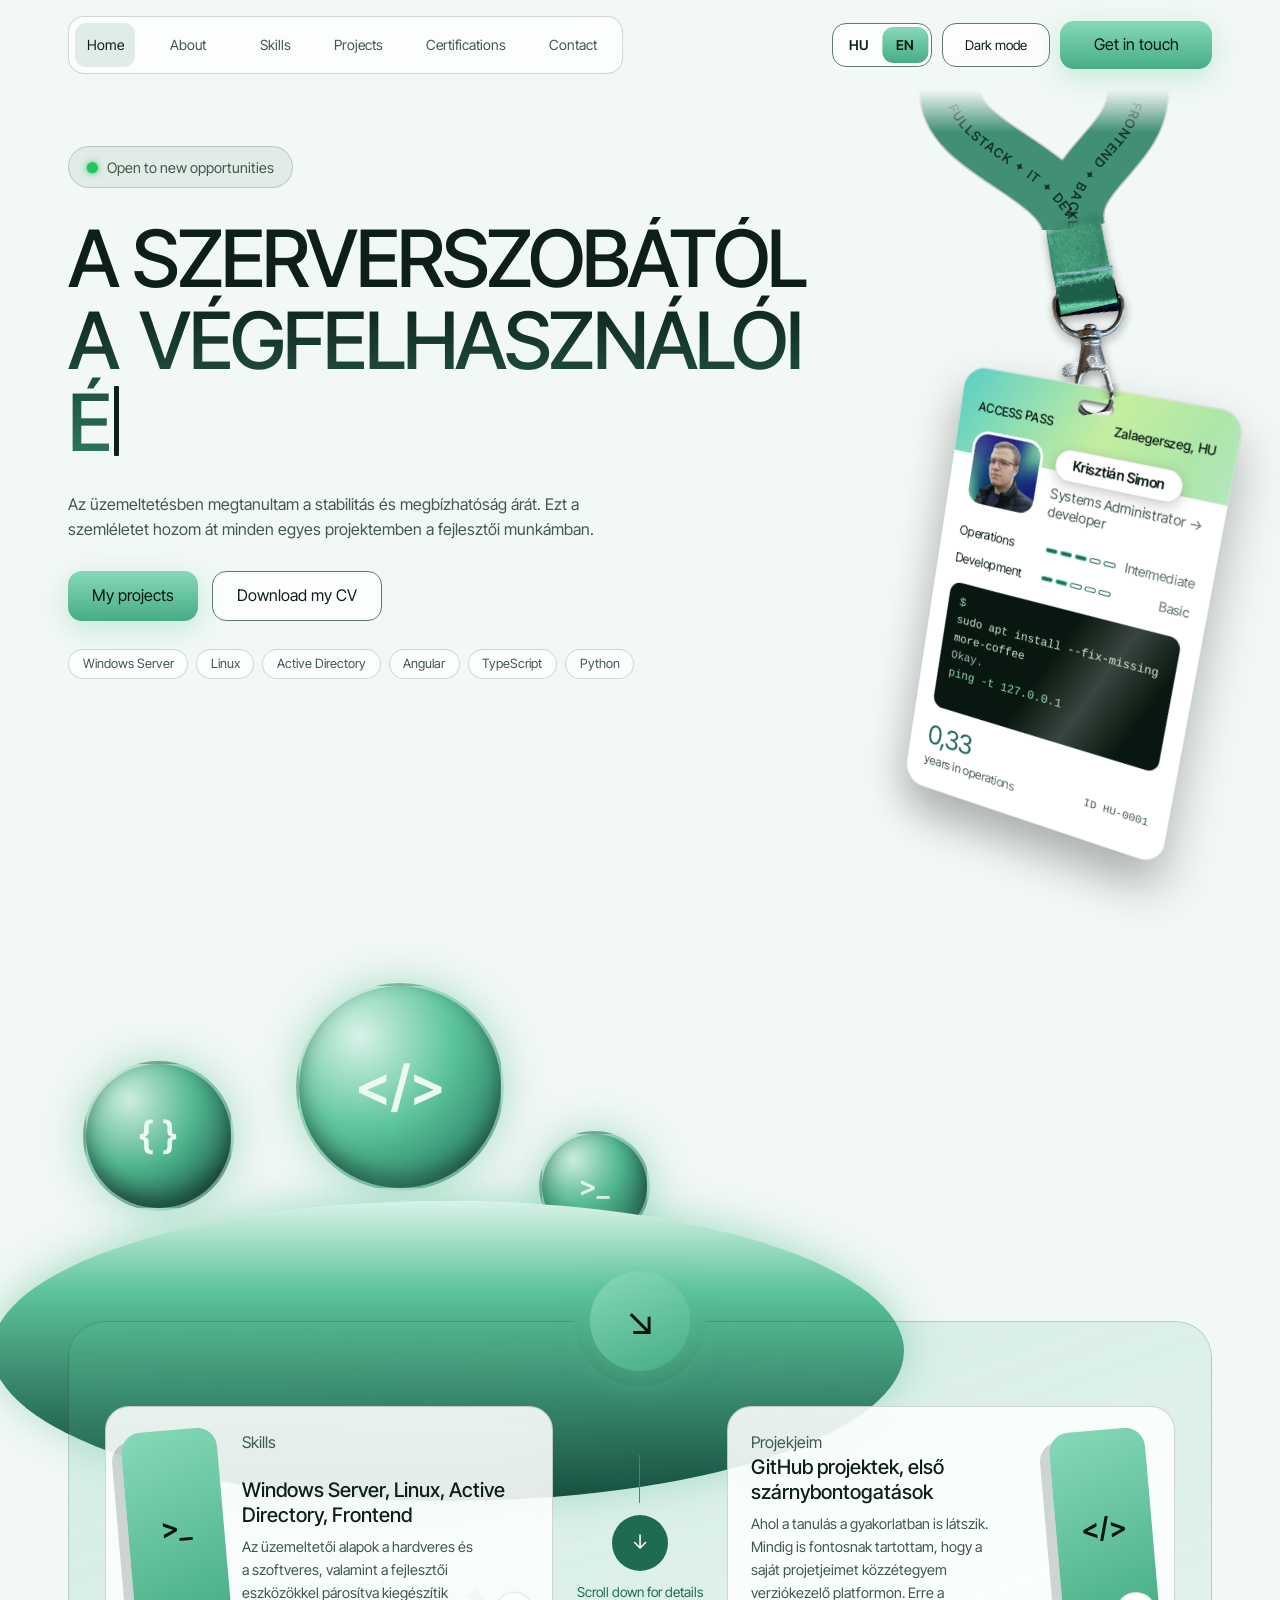
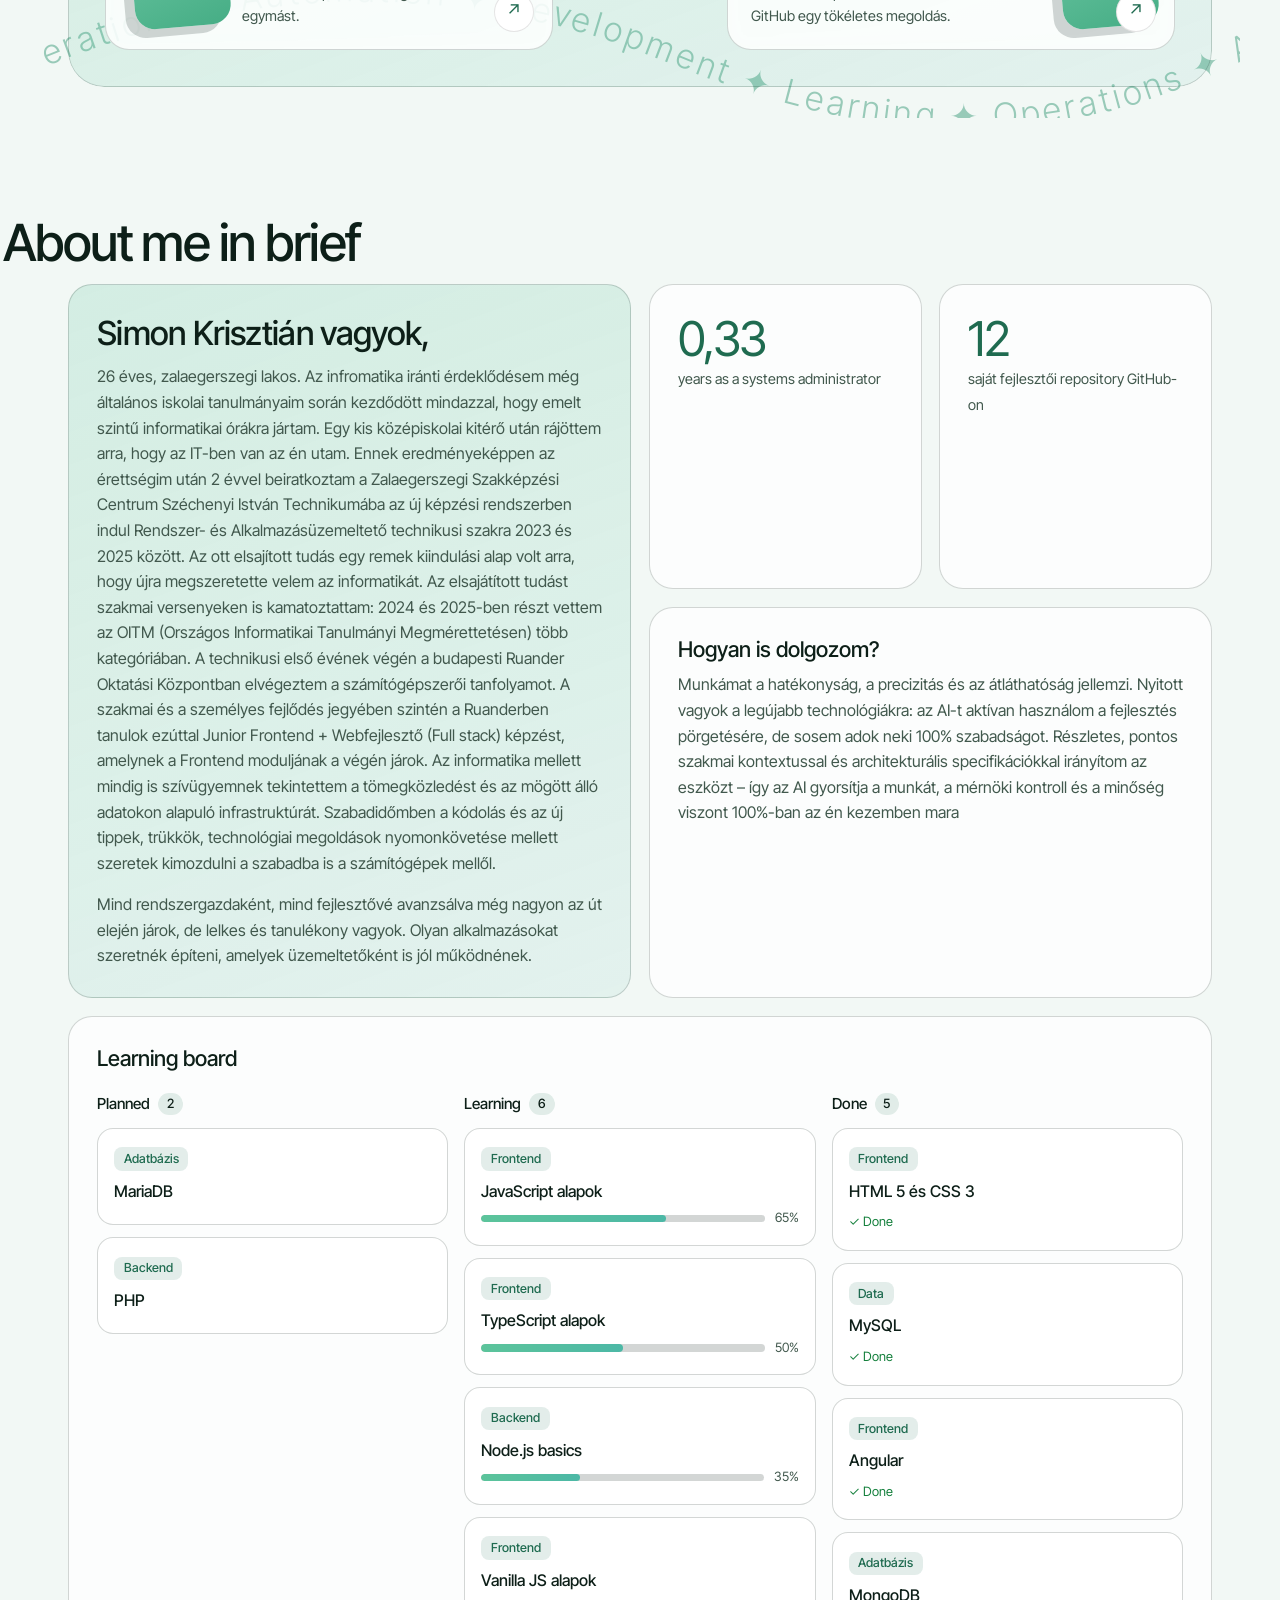
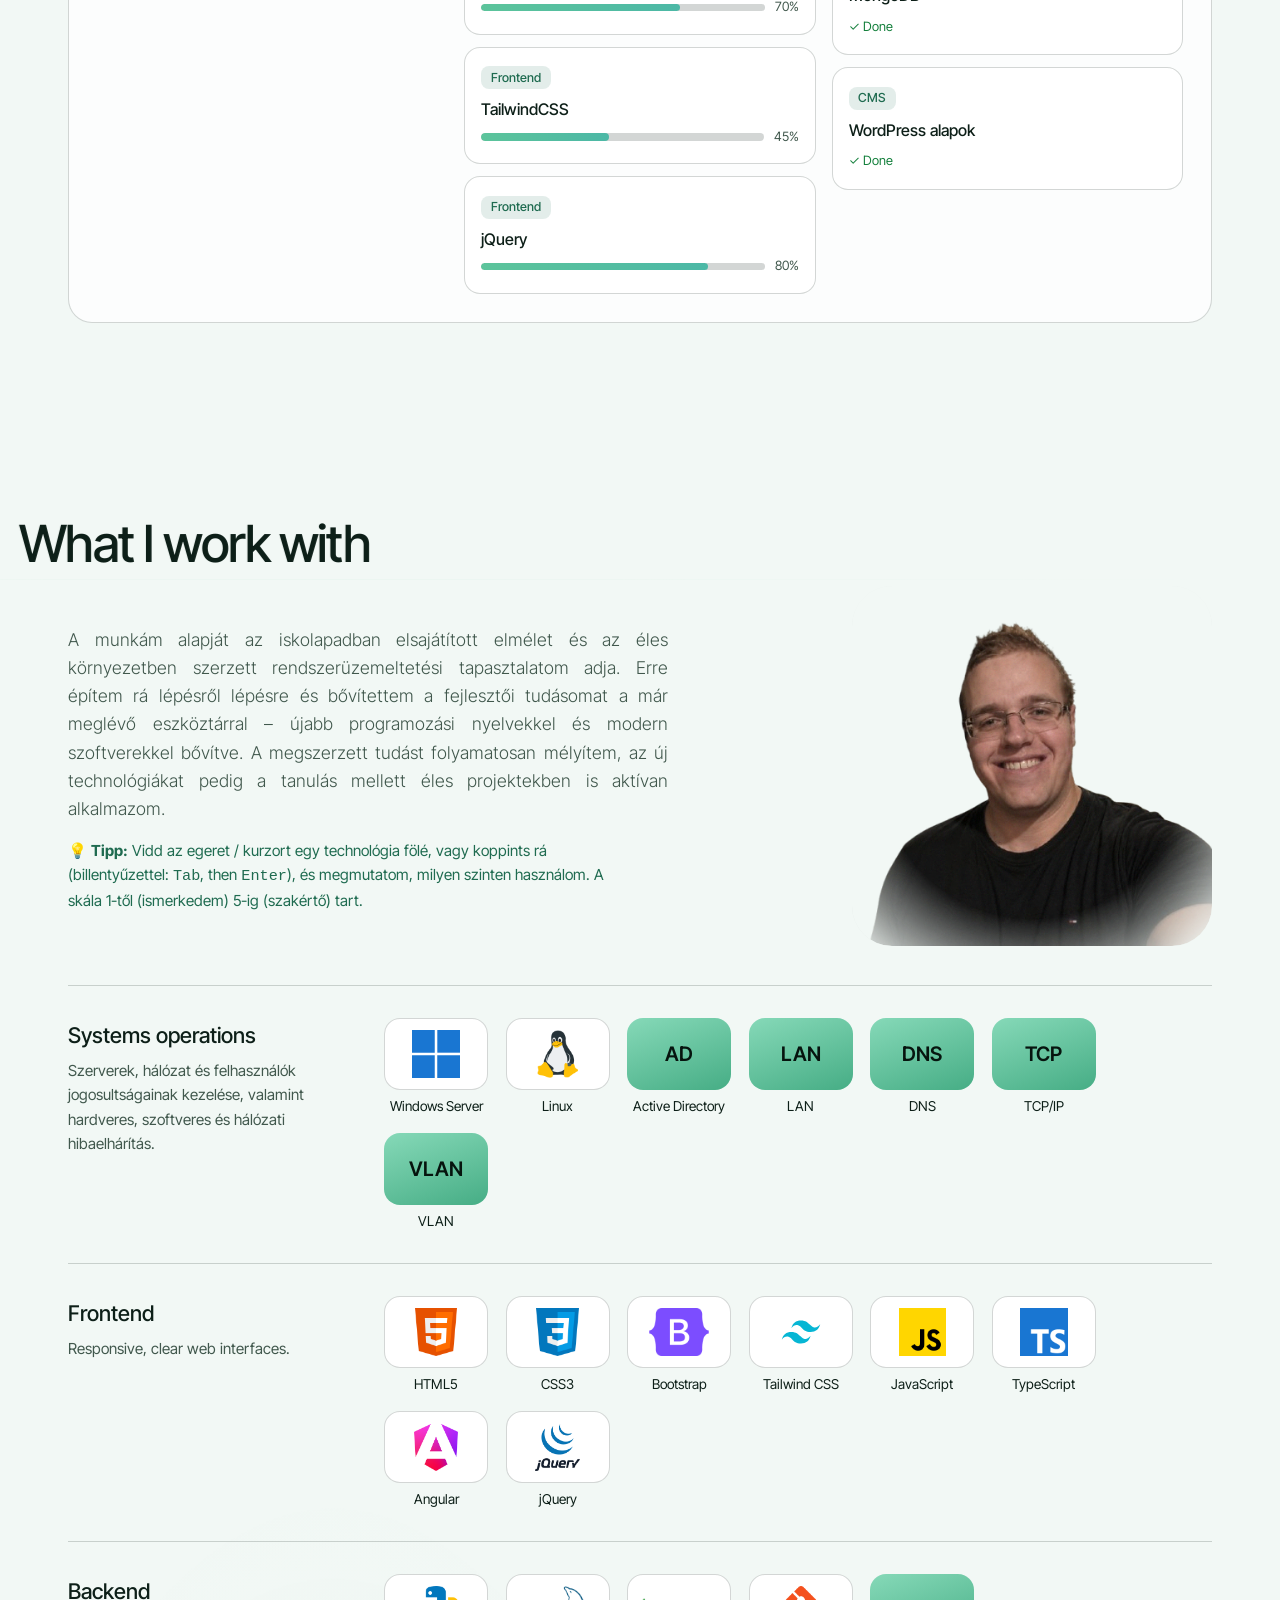
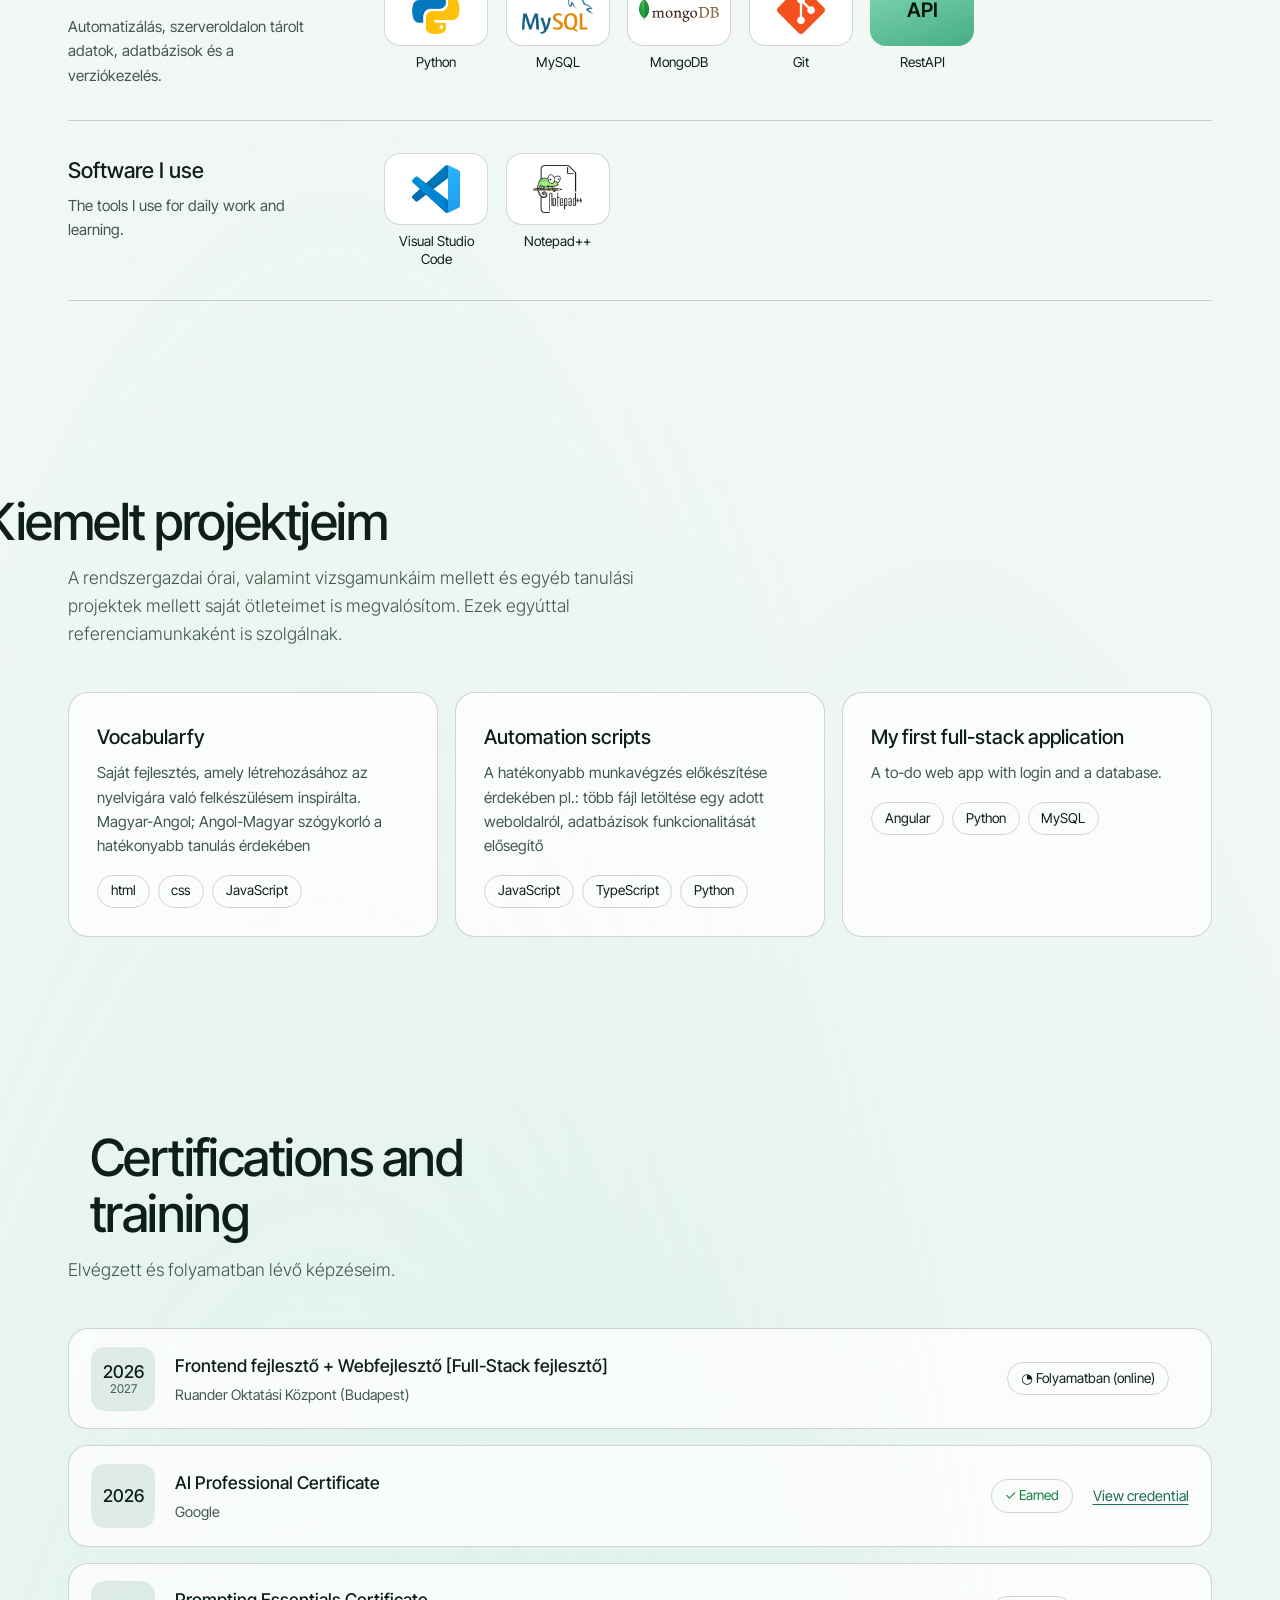
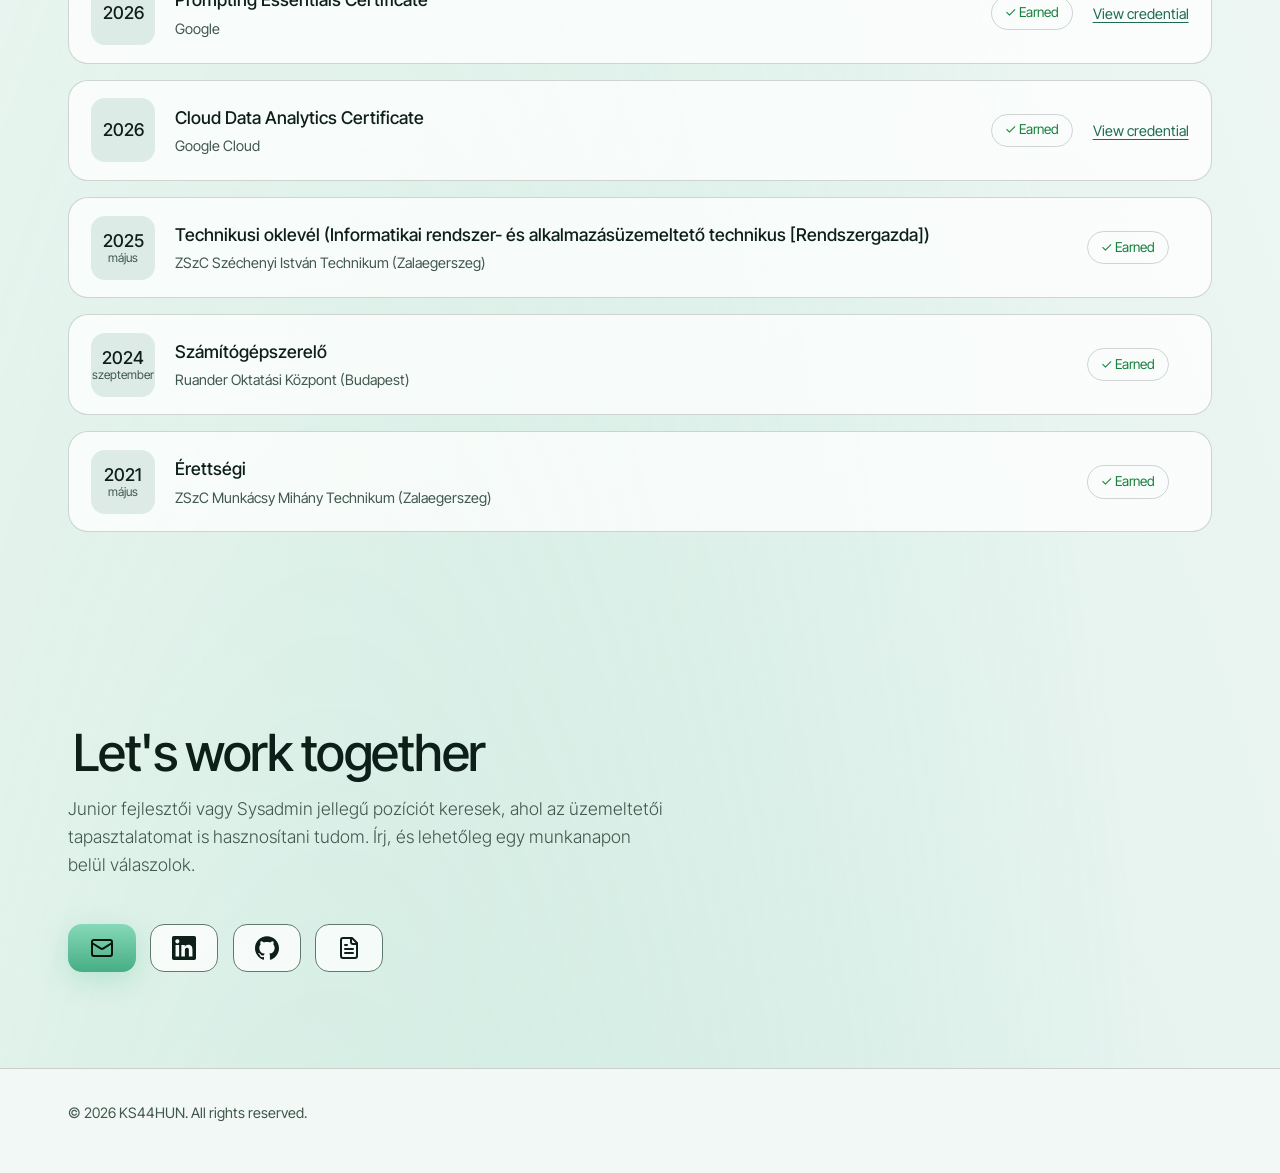
==== index.html @ 9cf37f26 "A lanyard animáció függetlenítése és üzemeltetési szintek frissítése" ====
<!DOCTYPE html>
<html lang="hu">
<head>
<meta charset="utf-8">
<meta name="viewport" content="width=device-width, initial-scale=1, viewport-fit=cover">
<meta name="color-scheme" content="light dark">
<title>Simon Krisztián – Rendszergazda, full-stack tanuló</title>
<link rel="preconnect" href="https://fonts.googleapis.com">
<link href="https://fonts.googleapis.com/css2?family=Inter+Tight:wght@300;400;500;600&display=swap" rel="stylesheet">
<link rel="stylesheet" href="css/tokens.css">
<link rel="stylesheet" href="css/base.css">
<link rel="stylesheet" href="css/header.css">
<link rel="stylesheet" href="css/buttons.css">
<link rel="stylesheet" href="css/hero.css">
<link rel="stylesheet" href="css/lanyard.css">
<link rel="stylesheet" href="css/coins.css">
<link rel="stylesheet" href="css/bridge.css">
<link rel="stylesheet" href="css/sections.css">
<link rel="stylesheet" href="css/skills.css">
<link rel="stylesheet" href="css/about.css">
<link rel="stylesheet" href="css/certificates.css">
<link rel="stylesheet" href="css/contact-footer.css">
<link rel="stylesheet" href="css/responsive.css">
<link rel="stylesheet" href="css/enhancements.css?v=20261016e">
<script>if(!matchMedia("(prefers-reduced-motion: reduce)").matches)document.documentElement.classList.add("ks-tw");</script>
</head>
<body>
<a class="skip" href="#main">Ugrás a tartalomhoz</a>
<header><div class="wrap nav">
  <nav aria-label="Fő menü"><ul>
    <li><a href="#main" aria-current="true">Kezdőlap</a></li>
    <li><a href="#rolam">Rólam</a></li>
    <li><a href="#skillek">Tudásom</a></li>
    <li><a href="#projektek">Projektek</a></li>
    <li><a href="#tanusitvanyok">Tanúsítványok</a></li>
    <li><a href="#kapcsolat">Kapcsolat</a></li>
  </ul></nav>
  <div class="tools"><div class="lang" role="group" aria-label="Nyelv / Language"><button type="button" lang="hu" data-l="hu" aria-label="Magyar" aria-pressed="true">HU</button><button type="button" lang="en" data-l="en" aria-label="English" aria-pressed="false">EN</button></div><button class="btn" id="tgl" type="button">Téma váltása</button><a class="btn pri" href="#kapcsolat">Lépj kapcsolatba</a></div>
</div></header>

<main id="main" tabindex="-1">
<div class="hero"><div class="wrap">
  <div class="grid">
    <div class="ks-hero-copy">
      <span class="pill"><b aria-hidden="true">●</b> Új munkalehetőségre nyitott</span>
      <h1><span>A szerverszobától</span><span>a</span><span>végfelhasználói élményig.</span></h1>
      <p class="ks-lead">Az üzemeltetésben megtanultam a stabilitás és megbízhatóság árát. Ezt a szemléletet hozom át minden egyes projektemben a fejlesztői munkámban.</p>
      <div class="cta links"><a class="btn pri" href="#projektek">Projektjeim</a><a class="btn" href="https://drive.google.com/drive/folders/1TiW7q5vzQs0TuEX45vZmcIbliu17Bi99">Önéletrajz letöltése</a></div>
      <ul class="ks-stack" aria-label="Fő technológiák"><li>Windows Server</li><li>Linux</li><li>Active Directory</li><li>Angular</li><li>TypeScript</li><li>Python</li></ul>
    </div>
    <div class="side">
      <div class="lanyard" id="lanyard">
        <svg class="strap" viewBox="0 0 100 140" preserveAspectRatio="none" aria-hidden="true" focusable="false">
          <path class="eg" data-s="l" d="M22 0L50 140"/><path class="eg" data-s="r" d="M78 0L50 140"/>
          <path class="rb" id="sl" data-s="l" d="M22 0L50 140"/><path class="rb" id="sr" data-s="r" d="M78 0L50 140"/>
          <text dy="4.5"><textPath href="#sl" startOffset="8%">FULLSTACK ✦ IT ✦ DEV</textPath></text>
          <text dy="4.5"><textPath href="#sr" startOffset="8%">FRONTEND ✦ BACKEND ✦ SYSADMIN</textPath></text>
        </svg>
        <div class="hang" id="hang">
          <span class="hw" aria-hidden="true"></span><span class="hw3" aria-hidden="true"></span><span class="hw2" aria-hidden="true"></span>
          <div class="cj">
          <div class="badge" role="group" aria-label="Szakmai belépőkártya">
            <span class="slot" aria-hidden="true"></span>
            <div class="bh"><span>ACCESS PASS</span><span>Zalaegerszeg, HU</span></div>
            <div class="id"><div class="ph"><span class="ini" aria-hidden="true">NI</span><img src="assets/img/profil.png" alt="Simon Krisztián" onerror="this.remove()"></div><div class="who"><strong><span class="nm-hu" lang="hu">Simon Krisztián</span><span class="nm-en" lang="en">Krisztián Simon</span></strong><span>Rendszergazda <span style="display:inline" aria-hidden="true">→</span><span class="sr">, majd</span> fejlesztő</span></div></div>
            <ul class="acc" aria-label="Szakmai szintek">
              <li><span>Üzemeltetés</span><span class="pips" aria-hidden="true"><i class="on"></i><i class="on"></i><i class="on"></i><i></i><i></i></span><em>Középszint</em></li>
              <li><span>Fejlesztés</span><span class="pips" aria-hidden="true"><i class="on"></i><i class="on"></i><i></i><i></i><i></i></span><em>Alapszint</em></li>
            </ul>
            <div class="term"><span class="pr">$</span> sudo apt install --fix-missing more-coffee<br><span class="out">Okay.</span><br><span class="pr">ping -t 127.0.0.1</span><br><span class="out"></span></div>
            <div class="bs"><div><b>0,33</b><span>év üzemeltetés</span></div>
            <div class="ft"><span class="bc" aria-hidden="true"></span><code>ID HU-0001</code></div>
          </div></div>
        </div>
      </div>
    </div>
  </div>
  <div class="coins" aria-hidden="true">
    <div class="coin c1">{ }</div><div class="coin c2">&lt;/&gt;</div><div class="coin c3">&gt;_</div>
    <div class="arc"></div>
  </div>
</div></div>

<section class="bridge" aria-labelledby="gyors"><div class="wrap">
  <h2 id="gyors" class="sr">Gyors elérés</h2>
  <svg class="curve" viewBox="0 0 1200 200" aria-hidden="true" focusable="false"><path id="cp" d="M-40 150 Q 300 -10 640 130 T 1260 90" fill="none"/><text><textPath href="#cp" id="mq">Üzemeltetés ✦ Automatizálás ✦ Fejlesztés ✦ Tanulás ✦&#160;Üzemeltetés ✦ Automatizálás ✦ Fejlesztés ✦ Tanulás ✦&#160;Üzemeltetés ✦ Automatizálás ✦ Fejlesztés ✦ Tanulás ✦&#160;</textPath></text></svg>
  <a class="go" href="#rolam" aria-label="Tovább a bemutatkozáshoz"><span aria-hidden="true">↘</span></a>
  <div class="panel">
    <a class="mini" href="#skillek"><div class="tile" aria-hidden="true">&gt;_</div><div class="tx"><h3>Tudásom</h3><div><strong>Windows Server, Linux, Active Directory, Frontend</strong><p>Az üzemeltetői alapok a hardveres és a szoftveres, valamint a fejlesztői eszközökkel párosítva kiegészítik egymást.</p></div></div><span class="arw" aria-hidden="true">↗</span></a>
    <div class="mid" aria-hidden="true"><b>↓</b>Görgess lejjebb a részletekért</div>
    <a class="mini" href="#projektek"><div class="tx"><h3>Projekjeim</h3><div><strong>GitHub projektek, első szárnybontogatások</strong><p>Ahol a tanulás a gyakorlatban is látszik. Mindig is fontosnak tartottam, hogy a saját projetjeimet közzétegyem verziókezelő platformon. Erre a GitHub egy tökéletes megoldás.</p></div></div><div class="tile" aria-hidden="true">&lt;/&gt;</div><span class="arw" aria-hidden="true">↗</span></a>
  </div>
</div>
</section>

<section id="rolam" aria-labelledby="h-rolam"><div class="wrap">
  <h2 id="h-rolam">Rólam röviden</h2>
  <div class="bento">
<div class="bx big"><h3>Simon Krisztián vagyok,</h3><p>26 éves, zalaegerszegi lakos. Az infromatika iránti érdeklődésem még általános iskolai tanulmányaim során kezdődött mindazzal, hogy emelt szintű informatikai órákra jártam. Egy kis középiskolai kitérő után rájöttem arra, hogy az IT-ben van az én utam. Ennek eredményeképpen az érettségim után 2 évvel beiratkoztam a Zalaegerszegi Szakképzési Centrum Széchenyi István Technikumába az új képzési rendszerben indul Rendszer- és Alkalmazásüzemeltető technikusi szakra 2023 és 2025 között. Az ott elsajított tudás egy remek kiindulási alap volt arra, hogy újra megszeretette velem az informatikát. Az elsajátított tudást szakmai versenyeken is kamatoztattam: 2024 és 2025-ben részt vettem az OITM (Országos Informatikai Tanulmányi Megmérettetésen) több kategóriában. A technikusi első évének végén a budapesti Ruander Oktatási Központban elvégeztem a számítógépszerői tanfolyamot. A szakmai és a személyes fejlődés jegyében szintén a Ruanderben tanulok ezúttal Junior Frontend + Webfejlesztő (Full stack) képzést, amelynek a Frontend moduljának a végén járok. Az informatika mellett mindig is szívügyemnek tekintettem a tömegközledést és az mögött álló adatokon alapuló infrastruktúrát. Szabadidőmben a kódolás és az új tippek, trükkök, technológiai megoldások nyomonkövetése mellett szeretek kimozdulni a szabadba is a számítógépek mellől.</p><p>Mind rendszergazdaként, mind fejlesztővé avanzsálva még nagyon az út elején járok, de lelkes és tanulékony vagyok. Olyan alkalmazásokat szeretnék építeni, amelyek üzemeltetőként is jól működnének.</p></div>
<div class="bx st"><b>0,33</b><span>év rendszergazdai tapasztalat</span></div>
<div class="bx st"><b>12</b><span>saját fejlesztői repository GitHub-on</span></div>
<div class="bx att"><h3>Hogyan is dolgozom?</h3><p>Munkámat a hatékonyság, a precizitás és az átláthatóság jellemzi. Nyitott vagyok a legújabb technológiákra: az AI-t aktívan használom a fejlesztés pörgetésére, de sosem adok neki 100% szabadságot. Részletes, pontos szakmai kontextussal és architekturális specifikációkkal irányítom az eszközt – így az AI gyorsítja a munkát, a mérnöki kontroll és a minőség viszont 100%-ban az én kezemben mara</p></div>
<div class="bx board"><h3>Tanulási tábla</h3><div class="cols"><div class="col"><h4>Tervezett <span class="n">2</span></h4><ul><li class="kc"><span class="tg">Adatbázis</span><strong>MariaDB</strong></li><li class="kc"><span class="tg">Backend</span><strong>PHP</strong></li></ul></div><div class="col"><h4>Tanulom <span class="n">6</span></h4><ul><li class="kc"><span class="tg">Frontend</span><strong>JavaScript alapok</strong><div class="pr"><div class="bar" role="progressbar" aria-label="JavaScript alapok haladás" aria-valuemin="0" aria-valuemax="100" aria-valuenow="65"><i style="width:65%"></i></div><span>65%</span></div></li><li class="kc"><span class="tg">Frontend</span><strong>TypeScript alapok</strong><div class="pr"><div class="bar" role="progressbar" aria-label="TypeScript alapok haladás" aria-valuemin="0" aria-valuemax="100" aria-valuenow="50"><i style="width:50%"></i></div><span>50%</span></div></li><li class="kc"><span class="tg">Backend</span><strong>Node.js alapok</strong><div class="pr"><div class="bar" role="progressbar" aria-label="Node.js alapok haladás" aria-valuemin="0" aria-valuemax="100" aria-valuenow="35"><i style="width:35%"></i></div><span>35%</span></div></li><li class="kc"><span class="tg">Frontend</span><strong>Vanilla JS alapok</strong><div class="pr"><div class="bar" role="progressbar" aria-label="Vanilla JS alapok haladás" aria-valuemin="0" aria-valuemax="100" aria-valuenow="70"><i style="width:70%"></i></div><span>70%</span></div></li><li class="kc"><span class="tg">Frontend</span><strong>TailwindCSS</strong><div class="pr"><div class="bar" role="progressbar" aria-label="TailwindCSS haladás" aria-valuemin="0" aria-valuemax="100" aria-valuenow="45"><i style="width:45%"></i></div><span>45%</span></div></li><li class="kc"><span class="tg">Frontend</span><strong>jQuery</strong><div class="pr"><div class="bar" role="progressbar" aria-label="jQuery haladás" aria-valuemin="0" aria-valuemax="100" aria-valuenow="80"><i style="width:80%"></i></div><span>80%</span></div></li></ul></div><div class="col"><h4>Kész <span class="n">5</span></h4><ul><li class="kc"><span class="tg">Frontend</span><strong>HTML 5 és CSS 3</strong><span class="dn">✓ Kész</span></li><li class="kc"><span class="tg">Adatok</span><strong>MySQL</strong><span class="dn">✓ Kész</span></li><li class="kc"><span class="tg">Frontend</span><strong>Angular</strong><span class="dn">✓ Kész</span></li><li class="kc"><span class="tg">Adatbázis</span><strong>MongoDB</strong><span class="dn">✓ Kész</span></li><li class="kc"><span class="tg">CMS</span><strong>WordPress alapok</strong><span class="dn">✓ Kész</span></li></ul></div></div></div>
  </div>
</div>
</section>

<section id="skillek" aria-labelledby="h-skill"><div class="wrap"><h2 id="h-skill">Amivel dolgozom</h2><div style="display:grid;grid-template-columns:1fr auto;gap:2rem;align-items:center;margin-bottom:2rem;"><div><p class="lead" style="text-align:justify;margin-bottom:1rem;">A munkám alapját az iskolapadban elsajátított elmélet és az éles környezetben szerzett rendszerüzemeltetési tapasztalatom adja. Erre építem rá lépésről lépésre és bővítettem a fejlesztői tudásomat a már meglévő eszköztárral – újabb programozási nyelvekkel és modern szoftverekkel bővítve. A megszerzett tudást folyamatosan mélyítem, az új technológiákat pedig a tanulás mellett éles projektekben is aktívan alkalmazom.</p><p class="hint" style="margin:0;">💡 <b>Tipp:</b> Vidd az egeret / kurzort egy technológia fölé, vagy koppints rá (billentyűzettel: <code>Tab</code>, majd <code>Enter</code>), és megmutatom, milyen szinten használom. A skála 1-től (ismerkedem) 5-ig (szakértő) tart.</p></div><div style="flex-shrink:0;text-align:center;"><img src="assets/img/profil2.png" alt="Simon Krisztián" style="width:360px;height:360px;object-fit:cover;object-position:50% 20%;border-radius:40px;mask-image:radial-gradient(circle at center, black 60%, transparent 100%);-webkit-mask-image:radial-gradient(circle at center, black 60%, transparent 100%);box-shadow:0 16px 48px rgba(0,0,0,0.5);"></div></div><div class="skills"><div class="skill"><div><h3>Rendszerüzemeltetés</h3><p>Szerverek, hálózat és felhasználók jogosultságainak kezelése, valamint hardveres, szoftveres és hálózati hibaelhárítás.</p></div><ul class="logos"><li><button type="button" class="sk"><span class="lg"><img src="assets/img/windows-server.png" alt=""><span class="lv" aria-hidden="true"><b>Középszint</b><span class="pips"><i class="on"></i><i class="on"></i><i class="on"></i><i></i><i></i></span></span></span><span class="nm">Windows Server</span><span class="sr">, szint: Középszint, 3 az 5-ből</span></button></li><li><button type="button" class="sk"><span class="lg"><img src="assets/img/linux.png" alt=""><span class="lv" aria-hidden="true"><b>Középszint</b><span class="pips"><i class="on"></i><i class="on"></i><i class="on"></i><i></i><i></i></span></span></span><span class="nm">Linux</span><span class="sr">, szint: Középszint, 3 az 5-ből</span></button></li><li><button type="button" class="sk"><span class="lg txt" aria-hidden="true">AD<span class="lv" aria-hidden="true"><b>Alapszint</b><span class="pips"><i class="on"></i><i class="on"></i><i></i><i></i><i></i></span></span></span><span class="nm">Active Directory</span><span class="sr">, szint: Alapszint, 2 az 5-ből</span></button></li><li><button type="button" class="sk"><span class="lg txt" aria-hidden="true">LAN<span class="lv" aria-hidden="true"><b>Alapszint</b><span class="pips"><i class="on"></i><i class="on"></i><i></i><i></i><i></i></span></span></span><span class="nm">LAN</span><span class="sr">, szint: Alapszint, 2 az 5-ből</span></button></li><li><button type="button" class="sk"><span class="lg txt" aria-hidden="true">DNS<span class="lv" aria-hidden="true"><b>Alapszint</b><span class="pips"><i class="on"></i><i class="on"></i><i></i><i></i><i></i></span></span></span><span class="nm">DNS</span><span class="sr">, szint: Alapszint, 2 az 5-ből</span></button></li><li><button type="button" class="sk"><span class="lg txt" aria-hidden="true">TCP<span class="lv" aria-hidden="true"><b>Alapszint</b><span class="pips"><i class="on"></i><i class="on"></i><i></i><i></i><i></i></span></span></span><span class="nm">TCP/IP</span><span class="sr">, szint: Alapszint, 2 az 5-ből</span></button></li><li><button type="button" class="sk"><span class="lg txt" aria-hidden="true">VLAN<span class="lv" aria-hidden="true"><b>Alapszint</b><span class="pips"><i class="on"></i><i class="on"></i><i></i><i></i><i></i></span></span></span><span class="nm">VLAN</span><span class="sr">, szint: Alapszint, 2 az 5-ből</span></button></li></ul></div><div class="skill"><div><h3>Frontend</h3><p>Reszponzív, átlátható webes felületek.</p></div><ul class="logos"><li><button type="button" class="sk"><span class="lg"><img src="assets/img/html5.png" alt=""><span class="lv" aria-hidden="true"><b>Haladó</b><span class="pips"><i class="on"></i><i class="on"></i><i class="on"></i><i class="on"></i><i></i></span></span></span><span class="nm">HTML5</span><span class="sr">, szint: Haladó, 4 az 5-ből</span></button></li><li><button type="button" class="sk"><span class="lg"><img src="assets/img/css3.png" alt=""><span class="lv" aria-hidden="true"><b>Haladó</b><span class="pips"><i class="on"></i><i class="on"></i><i class="on"></i><i class="on"></i><i></i></span></span></span><span class="nm">CSS3</span><span class="sr">, szint: Haladó, 4 az 5-ből</span></button></li><li><button type="button" class="sk"><span class="lg"><img src="assets/img/bootstrap.png" alt=""><span class="lv" aria-hidden="true"><b>Szakértő</b><span class="pips"><i class="on"></i><i class="on"></i><i class="on"></i><i class="on"></i><i class="on"></i></span></span></span><span class="nm">Bootstrap</span><span class="sr">, szint: Szakértő, 5 az 5-ből</span></button></li><li><button type="button" class="sk"><span class="lg"><img src="assets/img/tailwindcss.svg" alt=""><span class="lv" aria-hidden="true"><b>Alapszint</b><span class="pips"><i class="on"></i><i class="on"></i><i></i><i></i><i></i></span></span></span><span class="nm">Tailwind CSS</span><span class="sr">, szint: Alapszint, 2 az 5-ből</span></button></li><li><button type="button" class="sk"><span class="lg"><img src="assets/img/javascript.png" alt=""><span class="lv" aria-hidden="true"><b>Középszint</b><span class="pips"><i class="on"></i><i class="on"></i><i class="on"></i><i></i><i></i></span></span></span><span class="nm">JavaScript</span><span class="sr">, szint: Középszint, 3 az 5-ből</span></button></li><li><button type="button" class="sk"><span class="lg"><img src="assets/img/typescript.png" alt=""><span class="lv" aria-hidden="true"><b>Középszint</b><span class="pips"><i class="on"></i><i class="on"></i><i class="on"></i><i></i><i></i></span></span></span><span class="nm">TypeScript</span><span class="sr">, szint: Középszint, 3 az 5-ből</span></button></li><li><button type="button" class="sk"><span class="lg"><img src="assets/img/angular.png" alt=""><span class="lv" aria-hidden="true"><b>Haladó</b><span class="pips"><i class="on"></i><i class="on"></i><i class="on"></i><i class="on"></i><i></i></span></span></span><span class="nm">Angular</span><span class="sr">, szint: Haladó, 4 az 5-ből</span></button></li><li><button type="button" class="sk"><span class="lg"><img src="assets/img/jquery.png" alt=""><span class="lv" aria-hidden="true"><b>Alapszint</b><span class="pips"><i class="on"></i><i class="on"></i><i></i><i></i><i></i></span></span></span><span class="nm">jQuery</span><span class="sr">, szint: Alapszint, 2 az 5-ből</span></button></li></ul></div><div class="skill"><div><h3>Backend</h3><p>Automatizálás, szerveroldalon tárolt adatok, adatbázisok és a verziókezelés.</p></div><ul class="logos"><li><button type="button" class="sk"><span class="lg"><img src="assets/img/python.png" alt=""><span class="lv" aria-hidden="true"><b>Középszint</b><span class="pips"><i class="on"></i><i class="on"></i><i class="on"></i><i></i><i></i></span></span></span><span class="nm">Python</span><span class="sr">, szint: Középszint, 3 az 5-ből</span></button></li><li><button type="button" class="sk"><span class="lg"><img src="assets/img/mysql.png" alt=""><span class="lv" aria-hidden="true"><b>Középszint</b><span class="pips"><i class="on"></i><i class="on"></i><i class="on"></i><i></i><i></i></span></span></span><span class="nm">MySQL</span><span class="sr">, szint: Középszint, 3 az 5-ből</span></button></li><li><button type="button" class="sk"><span class="lg"><img src="assets/img/mongodb.png" alt=""><span class="lv" aria-hidden="true"><b>Haladó</b><span class="pips"><i class="on"></i><i class="on"></i><i class="on"></i><i class="on"></i><i></i></span></span></span><span class="nm">MongoDB</span><span class="sr">, szint: Haladó, 4 az 5-ből</span></button></li><li><button type="button" class="sk"><span class="lg"><img src="assets/img/git.png" alt=""><span class="lv" aria-hidden="true"><b>Szakértő</b><span class="pips"><i class="on"></i><i class="on"></i><i class="on"></i><i class="on"></i><i class="on"></i></span></span></span><span class="nm">Git</span><span class="sr">, szint: Szakértő, 5 az 5-ből</span></button></li><li><button type="button" class="sk"><span class="lg txt" aria-hidden="true">API<span class="lv" aria-hidden="true"><b>Alapszint</b><span class="pips"><i class="on"></i><i class="on"></i><i></i><i></i><i></i></span></span></span><span class="nm">RestAPI</span><span class="sr">, szint: Alapszint, 2 az 5-ből</span></button></li></ul></div><div class="skill"><div><h3>Használt szoftverek</h3><p>A napi munkámhoz és tanuláshoz használt eszközök.</p></div><ul class="logos"><li><div class="sk"><span class="lg"><img src="assets/img/visual-studio-code.png" alt=""></span><span class="nm">Visual Studio Code</span></div></li><li><div class="sk"><span class="lg"><img src="assets/img/notepad.png" alt=""></span><span class="nm">Notepad++</span></div></li></ul></div></div></div></section>

<section id="projektek" aria-labelledby="h-proj"><div class="wrap">
  <h2 id="h-proj">Kiemelt projektjeim</h2>
  <p class="lead">A rendszergazdai órai, valamint vizsgamunkáim mellett és egyéb tanulási projektek mellett saját ötleteimet is megvalósítom. Ezek egyúttal referenciamunkaként is szolgálnak.</p>
  <div class="g3">
    <a class="box" href="https://ks44hun.github.io/Vocabularfy/"><h3>Vocabularfy</h3><p>Saját fejlesztés, amely létrehozásához az nyelvigára való felkészülésem inspirálta. Magyar-Angol; Angol-Magyar szógykorló a hatékonyabb tanulás érdekében</p><ul class="tags"><li>html</li><li>css</li><li>JavaScript</li></ul></a>
    <a class="box" href="#"><h3>Automatizáló szkriptek</h3><p>A hatékonyabb munkavégzés előkészítése érdekében pl.: több fájl letöltése egy adott weboldalról, adatbázisok funkcionalitását elősegítő</p><ul class="tags"><li>JavaScript</li><li>TypeScript</li><li>Python</li></ul></a>
    <a class="box" href="#"><h3>Első full-stack alkalmazásom</h3><p>Teendőkezelő webapp bejelentkezéssel és adatbázissal.</p><ul class="tags"><li>Angular</li><li>Python</li><li>MySQL</li></ul></a>
  </div>
</div>
</section>

<section id="tanusitvanyok" aria-labelledby="h-cert"><div class="wrap">
  <h2 id="h-cert">Tanúsítványok és képzések</h2>
  <p class="lead">Elvégzett és folyamatban lévő képzéseim.</p>
  <ul class="certs">

  <li><div class="dt"><b>2026</b><span>2027</span></div><div class="ct"><h3>Frontend fejlesztő + Webfejlesztő [Full-Stack fejlesztő]</h3><p>Ruander Oktatási Központ (Budapest)</p></div><span class="status "><span aria-hidden="true">◔</span> Folyamatban (online)</span></li>
  <li><div class="dt"><b>2026</b></div><div class="ct"><h3>AI Professional Certificate</h3><p>Google</p></div><span class="status ok"><span aria-hidden="true">✓</span> Megszerezve</span><a class="ver" href="https://www.credly.com/badges/e6e61700-5942-4216-8a3d-beb5f9690956/linked_in_profile" aria-label="Igazolás megtekintése: Prompting Essentials Certificate">Igazolás megtekintése</a></li>
  <li><div class="dt"><b>2026</b></div><div class="ct"><h3>Prompting Essentials Certificate</h3><p>Google</p></div><span class="status ok"><span aria-hidden="true">✓</span> Megszerezve</span><a class="ver" href="https://www.credly.com/badges/30b0638a-a0ba-4c61-accf-bb9e2e941bd7/linked_in_profile" aria-label="Igazolás megtekintése: Prompting Essentials Certificate">Igazolás megtekintése</a></li>
  <li><div class="dt"><b>2026</b></div><div class="ct"><h3>Cloud Data Analytics Certificate</h3><p>Google Cloud</p></div><span class="status ok"><span aria-hidden="true">✓</span> Megszerezve</span><a class="ver" href="https://www.credly.com/badges/5bbb21fd-faa0-46b7-8ab1-0238de102fc1/linked_in_profile" aria-label="Igazolás megtekintése: Prompting Essentials Certificate">Igazolás megtekintése</a></li>
  <li><div class="dt"><b>2025</b><span>május</span></div><div class="ct"><h3>Technikusi oklevél (Informatikai rendszer- és alkalmazásüzemeltető technikus [Rendszergazda])</h3><p>ZSzC Széchenyi István Technikum (Zalaegerszeg)</p></div><span class="status ok"><span aria-hidden="true">✓</span> Megszerezve</span></li>
  <li><div class="dt"><b>2024</b><span>szeptember</span></div><div class="ct"><h3>Számítógépszerelő</h3><p>Ruander Oktatási Központ (Budapest)</p></div><span class="status ok"><span aria-hidden="true">✓</span> Megszerezve</span></li>
  <li><div class="dt"><b>2021</b><span>május</span></div><div class="ct"><h3>Érettségi</h3><p>ZSzC Munkácsy Mihány Technikum (Zalaegerszeg)</p></div><span class="status ok"><span aria-hidden="true">✓</span> Megszerezve</span></li>
  </ul>
</div></section>

<section id="kapcsolat" aria-labelledby="h-kapcs"><div class="wrap">
  <h2 id="h-kapcs">Dolgozzunk együtt</h2>
  <p class="lead">Junior fejlesztői vagy Sysadmin jellegű pozíciót keresek, ahol az üzemeltetői tapasztalatomat is hasznosítani tudom. Írj, és lehetőleg egy munkanapon belül válaszolok.</p>
  <div class="links">
    <a class="btn pri" href="mailto:krisz.smn@outlook.hu" aria-label="Email" title="Email"><svg class="ico" viewBox="0 0 24 24" fill="none" stroke="currentColor" stroke-width="2" stroke-linecap="round" stroke-linejoin="round" aria-hidden="true" focusable="false"><rect width="20" height="16" x="2" y="4" rx="2"/><path d="m22 7-8.97 5.7a1.94 1.94 0 0 1-2.06 0L2 7"/></svg></a>
    <a class="btn" href="https://www.linkedin.com/in/kriszti%C3%A1n-simon/" aria-label="LinkedIn" title="LinkedIn"><svg class="ico" viewBox="0 0 24 24" fill="currentColor" aria-hidden="true" focusable="false"><path d="M20.447 20.452h-3.554v-5.569c0-1.328-.027-3.037-1.852-3.037-1.853 0-2.136 1.445-2.136 2.939v5.667H9.351V9h3.414v1.561h.046c.477-.9 1.637-1.85 3.37-1.85 3.601 0 4.267 2.37 4.267 5.455v6.286zM5.337 7.433c-1.144 0-2.063-.926-2.063-2.065 0-1.138.92-2.063 2.063-2.063 1.14 0 2.064.925 2.064 2.063 0 1.139-.925 2.065-2.064 2.065zm1.782 13.019H3.555V9h3.564v11.452zM22.225 0H1.771C.792 0 0 .774 0 1.729v20.542C0 23.227.792 24 1.771 24h20.451C23.2 24 24 23.227 24 22.271V1.729C24 .774 23.2 0 22.222 0h.003z"/></svg></a>
    <a class="btn" href="https://github.com/ks44hun" aria-label="GitHub" title="GitHub"><svg class="ico" viewBox="0 0 24 24" fill="currentColor" aria-hidden="true" focusable="false"><path d="M12 .297c-6.63 0-12 5.373-12 12 0 5.303 3.438 9.8 8.205 11.385.6.113.82-.258.82-.577 0-.285-.01-1.04-.015-2.04-3.338.724-4.042-1.61-4.042-1.61C4.422 18.07 3.633 17.7 3.633 17.7c-1.087-.744.084-.729.084-.729 1.205.084 1.838 1.236 1.838 1.236 1.07 1.835 2.809 1.305 3.495.998.108-.776.417-1.305.76-1.605-2.665-.3-5.466-1.332-5.466-5.93 0-1.31.465-2.38 1.235-3.22-.135-.303-.54-1.523.105-3.176 0 0 1.005-.322 3.3 1.23.96-.267 1.98-.399 3-.405 1.02.006 2.04.138 3 .405 2.28-1.552 3.285-1.23 3.285-1.23.645 1.653.24 2.873.12 3.176.765.84 1.23 1.91 1.23 3.22 0 4.61-2.805 5.625-5.475 5.92.42.36.81 1.096.81 2.22 0 1.606-.015 2.896-.015 3.286 0 .315.21.69.825.57C20.565 22.092 24 17.592 24 12.297c0-6.627-5.373-12-12-12"/></svg></a>
    <a class="btn" href="https://drive.google.com/drive/folders/1TiW7q5vzQs0TuEX45vZmcIbliu17Bi99" aria-label="CV (PDF)" title="CV (PDF)"><svg class="ico" viewBox="0 0 24 24" fill="none" stroke="currentColor" stroke-width="2" stroke-linecap="round" stroke-linejoin="round" aria-hidden="true" focusable="false"><path d="M15 2H6a2 2 0 0 0-2 2v16a2 2 0 0 0 2 2h12a2 2 0 0 0 2-2V7Z"/><path d="M14 2v4a2 2 0 0 0 2 2h4"/><path d="M10 9H8"/><path d="M16 13H8"/><path d="M16 17H8"/></svg></a>
  </div>
</div>
</section>
</main>

<footer><div class="wrap">© 2026 KS44HUN. Minden jog fenntartva.</div></footer>

<script src="js/i18n-data.js"></script>
<script src="js/i18n.js"></script>
<script src="js/theme.js"></script>
<script src="js/nav.js?v=20261016e"></script>
<script src="js/skills.js"></script>
<script src="js/lanyard.js"></script>
<script src="js/marquee.js"></script>
<script src="js/main.js"></script>
<script src="js/enhancements.js?v=20261016e"></script>
</body>
</html>
---- css/tokens.css ----
/* tokens.css - Design tokens: colours for the light and dark themes (CSS custom properties). */

:root {
  --bg: #f2f8f5;
  --ink: #0d1f18;
  --mute: #41584d;
  --line: rgba(13,31,24,.18);
  --bd: #5f7a6d;
  --glass: rgba(255,255,255,.75);
  --at: #1f6b50;
  --focus: #0b5cd5;
  --ok: #15803d;
  --or: #1f6b50;
  --h1a: #0d1f18;
  --h1b: #2f7a62;
  --g1: rgba(92,196,155,.28);
  --g2: rgba(76,184,166,.16);
  --p1: rgba(92,196,155,.2);
  --p2: rgba(76,184,166,.09);
  --mini: rgba(255,255,255,.88);
  --navon: rgba(31,107,80,.12);
  --pill: rgba(31,107,80,.08);
  --badge: #ffffff;
  --strap: #419075;
  color-scheme: light;
}

@media (prefers-color-scheme:dark) {
  :root:not([data-theme="light"]) {
    --bg: #07120e;
    --ink: #eaf5ef;
    --mute: #a6bfb4;
    --line: rgba(170,230,205,.16);
    --bd: #628f7d;
    --glass: rgba(255,255,255,.05);
    --at: #8fdcbc;
    --focus: #9ad7ff;
    --ok: #6fd49a;
    --or: #5cc49b;
    --h1a: #f4fbf7;
    --h1b: #a7d7c3;
    --g1: rgba(92,196,155,.26);
    --g2: rgba(76,184,166,.15);
    --p1: rgba(92,196,155,.16);
    --p2: rgba(76,184,166,.07);
    --mini: rgba(8,24,18,.72);
    --navon: rgba(92,196,155,.15);
    --pill: rgba(92,196,155,.09);
    --badge: #10231b;
    --strap: #419075;
    color-scheme: dark;
  }
}

:root[data-theme="dark"] {
  --bg: #07120e;
  --ink: #eaf5ef;
  --mute: #a6bfb4;
  --line: rgba(170,230,205,.16);
  --bd: #628f7d;
  --glass: rgba(255,255,255,.05);
  --at: #8fdcbc;
  --focus: #9ad7ff;
  --ok: #6fd49a;
  --or: #5cc49b;
  --h1a: #f4fbf7;
  --h1b: #a7d7c3;
  --g1: rgba(92,196,155,.26);
  --g2: rgba(76,184,166,.15);
  --p1: rgba(92,196,155,.16);
  --p2: rgba(76,184,166,.07);
  --mini: rgba(8,24,18,.72);
  --navon: rgba(92,196,155,.15);
  --pill: rgba(92,196,155,.09);
  --badge: #10231b;
  --strap: #419075;
  color-scheme: dark;
}
---- css/base.css ----
/* base.css - Reset, typography, accessibility helpers (.sr, .skip) and the page wrapper. */

:root {
  box-sizing: border-box;
  padding-top: env(safe-area-inset-top,0px);
  padding-bottom: env(safe-area-inset-bottom,0px);
}

*,*::before,*::after {
  box-sizing: inherit;
}

html {
  scroll-behavior: smooth;
  scroll-padding-top: 7rem;
  height: 100%;
}

body {
  margin: 0;
  min-height: 100%;
  background: var(--bg);
  color: var(--ink);
  font: 400 1rem/1.6 "Inter Tight",system-ui,-apple-system,"Segoe UI",sans-serif;
  overflow-x: hidden;
  transition: background .25s,color .25s;
}

a {
  color: inherit;
  text-decoration: none;
}

:focus-visible {
  outline: 3px solid var(--focus);
  outline-offset: 3px;
  border-radius: 8px;
}

.sr {
  position: absolute;
  width: 1px;
  height: 1px;
  overflow: hidden;
  clip: rect(0 0 0 0);
  white-space: nowrap;
}

.skip {
  position: absolute;
  left: 1rem;
  top: -5rem;
  z-index: 100;
  padding: .75rem 1.25rem;
  border-radius: 10px;
  background: #fff;
  color: #17142b;
  font-weight: 600;
}

.skip:focus {
  top: 1rem;
}

.wrap {
  max-width: 75rem;
  margin: 0 auto;
  padding: 0 1.75rem;
}
---- css/header.css ----
/* header.css - Header: logo, navigation, language switch and theme button (+ header breakpoints). */

header {
  position: sticky;
  top: env(safe-area-inset-top,0px);
  z-index: 10;
  padding: 1rem 0;
  background: linear-gradient(var(--bg) 70%,transparent);
}

.nav {
  display: flex;
  align-items: center;
  justify-content: space-between;
  gap: 1rem;
  flex-wrap: wrap;
}

.logo {
  display: flex;
  align-items: center;
  gap: .6rem;
  font-weight: 600;
  font-size: 1.25rem;
  min-height: 44px;
}

.logo i {
  width: 1.4rem;
  height: 1.4rem;
  border-radius: 50%;
  background: radial-gradient(circle,#fff 0 12%,#5cc49b 40%,transparent 70%);
  box-shadow: 0 0 18px #5cc49b;
}

nav ul {
  display: flex;
  flex-wrap: wrap;
  gap: .25rem;
  list-style: none;
  margin: 0;
  padding: .375rem;
  border: 1px solid var(--line);
  border-radius: 16px;
  background: var(--glass);
  backdrop-filter: blur(12px);
}

nav a {
  display: flex;
  align-items: center;
  min-height: 44px;
  padding: 0 1rem;
  border-radius: 11px;
  font-size: .9rem;
  color: var(--mute);
  transition: .2s;
}

nav a:hover,nav a[aria-current] {
  background: var(--navon);
  color: var(--ink);
}

nav a[aria-current]::before {
  content: "";
  width: .45rem;
  height: .45rem;
  margin-right: .5rem;
  border-radius: 50%;
  background: var(--or);
}

.tools {
  display: flex;
  align-items: center;
  gap: .75rem;
  flex-wrap: wrap;
}

.lang {
  position: relative;
  display: inline-grid;
  grid-template-columns: 1fr 1fr;
  min-height: 44px;
  padding: 3px;
  border: 1px solid var(--bd);
  border-radius: 14px;
  background: var(--glass);
  backdrop-filter: blur(12px);
}

.lang::before {
  content: "";
  position: absolute;
  top: 3px;
  bottom: 3px;
  left: 3px;
  width: calc(50% - 3px);
  border-radius: 11px;
  background: linear-gradient(180deg,#86d9b8,#46ad85);
  transition: transform .3s cubic-bezier(.4,.1,.2,1);
}

:root[data-lang="en"] .lang::before {
  transform: translateX(100%);
}

.lang button {
  position: relative;
  z-index: 1;
  min-width: 2.9rem;
  border: 0;
  border-radius: 11px;
  background: none;
  color: var(--ink);
  font-family: inherit;
  font-weight: 600;
  font-size: .85rem;
  letter-spacing: .04em;
  cursor: pointer;
  transition: color .2s;
}

.lang button[aria-pressed="true"] {
  color: #06140e;
}

.nav nav a {
  padding: 0 .7rem;
  font-size: .875rem;
}

.nav .tools .btn {
  padding: .7rem 1.1rem;
}

.nav .tools {
  gap: .6rem;
}

@media (min-width:1241px) {
  .nav,.tools {
    flex-wrap: nowrap;
  }
}

@media (max-width:1240px) {
  header {
    position: static;
  }
  .nav nav {
    order: 3;
    width: 100%;
  }
  .nav nav ul {
    justify-content: center;
  }
}
---- css/buttons.css ----
/* buttons.css - Buttons. */

.btn {
  display: inline-flex;
  align-items: center;
  justify-content: center;
  gap: .5rem;
  min-height: 44px;
  padding: .7rem 1.5rem;
  border-radius: 14px;
  border: 1px solid var(--bd);
  background: var(--glass);
  color: var(--ink);
  font: 500 .95rem/1.2 inherit;
  font-family: inherit;
  cursor: pointer;
  transition: .2s;
}

.btn:hover {
  border-color: var(--ink);
}

.btn.pri {
  border: 0;
  background: linear-gradient(180deg,#86d9b8,#46ad85);
  color: #06140e;
  box-shadow: 0 8px 28px rgba(92,196,155,.3);
}

.btn.pri:hover {
  filter: brightness(1.12);
}
---- css/hero.css ----
/* hero.css - Hero: headline, pill and intro text. */

.hero {
  position: relative;
  min-height: min(56rem,100svh);
  padding: 3.5rem 0 0;
  overflow: hidden;
}

.hero::before {
  content: "";
  position: absolute;
  inset: auto -10% -30% -10%;
  height: 80%;
  background: radial-gradient(ellipse at 30% 100%,var(--g1),transparent 60%),radial-gradient(ellipse at 70% 110%,var(--g2),transparent 60%);
  pointer-events: none;
}

.grid {
  position: relative;
  display: grid;
  /* Mindkét oszlop szélessége független a tartalomtól: a főcím (pl. gépelés közben) soha nem
     tolhatja el a névjegykártyát a pánttal együtt. A 900 px alatti egyoszlopos elrendezést a
     responsive.css adja. */
  grid-template-columns: minmax(0,1fr) clamp(17rem,28vw,21rem);
  gap: 3rem;
  align-items: start;
}

.pill {
  display: inline-flex;
  align-items: center;
  gap: .5rem;
  padding: .55rem 1.1rem;
  border: 1px solid var(--line);
  border-radius: 999px;
  background: var(--pill);
  font-size: .9rem;
  color: var(--mute);
}

.pill b {
  color: var(--ok);
  font-weight: 500;
}

h1 {
  font-weight: 500;
  font-size: clamp(1.9rem,6.4vw,5.25rem);
  line-height: 1.04;
  letter-spacing: -.035em;
  margin: 1.75rem 0 0;
  text-transform: uppercase;
  overflow-wrap: anywhere;
  background: linear-gradient(180deg,var(--h1a) 30%,var(--h1b));
  -webkit-background-clip: text;
  background-clip: text;
  color: transparent;
}

h1 span {
  display: block;
}

h1 span:nth-child(2) {
  padding-left: 1.4em;
}

@media (forced-colors:active) {
  h1 {
    color: CanvasText;
    background: none;
  }
}

.side p {
  color: var(--mute);
  font-size: 1.1rem;
  font-weight: 300;
  margin: 1.75rem 0;
}
---- css/lanyard.css ----
/* lanyard.css - Lanyard + ID badge: strap, metal hardware, card layers and card content. */

.lanyard {
  position: relative;
  display: flow-root;
  margin-bottom: 1.5rem;
  perspective: 1000px;
}

.strap {
  position: absolute;
  top: 0;
  left: 0;
  width: 100%;
  height: 140px;
  overflow: visible;
  -webkit-mask-image: linear-gradient(transparent,#000 30%);
  mask-image: linear-gradient(transparent,#000 30%);
}

.strap path {
  fill: none;
  vector-effect: non-scaling-stroke;
}

.strap .eg {
  stroke: rgba(0,0,0,.22);
  stroke-width: 63;
}

.strap .rb {
  stroke: var(--strap);
  stroke-width: 60;
}

.strap text {
  display: none;
  font-size: 13px;
  font-weight: 600;
  letter-spacing: .1em;
  fill: rgba(6,20,14,.72);
}

.strap.on text {
  display: block;
}

.hang {
  position: relative;
  display: flow-root;
  width: min(100%,18.5rem);
  margin: 128px auto 0;
  transform: translate(var(--x,0),var(--y,0)) rotate(var(--r,0deg)) rotateY(var(--ry,0deg));
  transform-origin: calc(50% + 7.0px) 12px;
  will-change: transform;
}

.hw,.hw2,.hw3 {
  position: absolute;
  left: 50%;
  top: 0;
  width: 76px;
  height: 203px;
  margin-left: -29.6px;
  background: var(--lan) 0 0/100% 100% no-repeat;
  pointer-events: none;
}

.hw {
  z-index: 0;
  filter: drop-shadow(0 4px 5px rgba(0,0,0,.35));
}

.hw2 {
  z-index: 3;
  filter: drop-shadow(0 4px 4px rgba(0,0,0,.45));
  clip-path: polygon(30px 172px,120px 172px,120px 186px,30px 186px);
}

.hw3 {
  z-index: 2;
  filter: brightness(.5);
  clip-path: inset(186px 27.2px 5px 10.4px round 6px);
}

.lanyard {
  --lan: url("../assets/img/lanyard.png");
}

.cj {
  position: relative;
  z-index: 1;
  margin-top: 172px;
  transform-origin: 50% 20px;
  transform: rotate(var(--d,0deg));
}

.badge {
  position: relative;
  overflow: hidden;
  padding: 0 1.25rem 1.2rem;
  border-radius: 24px;
  background: var(--badge);
  border: 1px solid var(--line);
  box-shadow: 0 26px 50px rgba(0,0,0,.3);
}

.badge::before {
  content: "";
  position: absolute;
  inset: 0 0 auto 0;
  height: 5.6rem;
  background: linear-gradient(115deg,#86d9b8,#5fd0c4 35%,#c4eea0 60%,#86d9b8);
  background-size: 220% 100%;
  background-position: calc(50% + var(--s,0)*1%) 0;
}

.badge::after {
  content: "";
  position: absolute;
  inset: 0;
  pointer-events: none;
  background: linear-gradient(115deg,transparent calc(38% + var(--s,0)*1%),rgba(255,255,255,.2) calc(50% + var(--s,0)*1%),transparent calc(62% + var(--s,0)*1%));
}

.slot {
  position: absolute;
  left: 50%;
  top: 14px;
  width: 2.4rem;
  height: 12px;
  border-radius: 99px;
  background: var(--bg);
  transform: translateX(-50%);
  box-shadow: inset 0 2px 4px rgba(0,0,0,.65),0 1px 0 rgba(255,255,255,.18);
}

.bh {
  position: relative;
  display: flex;
  justify-content: space-between;
  gap: .5rem;
  padding-top: 1.9rem;
  color: #06140e;
  font-size: .82rem;
  font-weight: 500;
}

.id {
  position: relative;
  display: flex;
  align-items: stretch;
  gap: .9rem;
  margin-top: .8rem;
}

.ph {
  flex: 0 0 5rem;
  height: 5rem;
  border-radius: 18px;
  display: grid;
  place-items: center;
  font-size: 1.7rem;
  font-weight: 600;
  color: #06140e;
  background: linear-gradient(160deg,#b4e8d2,#4fb58f);
  border: 3px solid var(--badge);
}

.who {
  min-width: 0;
  display: flex;
  flex-direction: column;
  justify-content: center;
  align-items: flex-start;
  gap: .4rem;
}

.id strong {
  display: inline-block;
  max-width: 100%;
  padding: .4rem 1.1rem;
  border-radius: 999px;
  background: #fff;
  color: #06140e;
  border: 1px solid rgba(6,20,14,.15);
  box-shadow: 0 4px 14px rgba(0,0,0,.2);
  font-weight: 500;
  font-size: 1.15rem;
  line-height: 1.2;
  letter-spacing: -.01em;
  overflow-wrap: anywhere;
}

.id span {
  display: block;
  color: var(--mute);
  font-size: .9rem;
  line-height: 1.3;
}

.acc {
  list-style: none;
  margin: 1.1rem 0 0;
  padding: 0;
  display: grid;
  gap: .5rem;
  font-size: .85rem;
}

.acc li {
  display: grid;
  grid-template-columns: 5.6rem auto 1fr;
  align-items: center;
  gap: .6rem;
}

.acc .pips i {
  border-color: var(--at);
}

.acc .pips i.on {
  background: var(--at);
}

.acc em {
  font-style: normal;
  color: var(--mute);
  text-align: right;
}

.term {
  margin-top: 1rem;
  padding: .7rem .8rem;
  border-radius: 12px;
  background: #08170f;
  color: #cfeadc;
  font: .78rem/1.55 ui-monospace,SFMono-Regular,Menlo,Consolas,monospace;
  overflow-wrap: anywhere;
}

.term .pr {
  color: #8fdcbc;
}

.term .out {
  color: #a6bfb4;
}

.bs {
  display: flex;
  align-items: center;
  justify-content: space-between;
  gap: .75rem;
  margin-top: 1rem;
}

.bs b {
  display: block;
  font-weight: 400;
  font-size: 1.8rem;
  letter-spacing: -.03em;
  line-height: 1.1;
  color: var(--at);
}

.bs span {
  color: var(--mute);
  font-size: .85rem;
}

.av {
  display: flex;
}

.av i {
  display: grid;
  place-items: center;
  width: 2.3rem;
  height: 2.3rem;
  margin-left: -.5rem;
  border-radius: 50%;
  border: 2px solid var(--badge);
  font-size: .72rem;
  font-weight: 600;
  font-style: normal;
  color: #06140e;
  background: linear-gradient(135deg,#86d9b8,#4fb58f);
}

.av i:first-child {
  margin-left: 0;
}

.av i:nth-child(2) {
  background: linear-gradient(135deg,#9fe0c8,#4cb8a6);
}

.av i:nth-child(3) {
  background: linear-gradient(135deg,#d8f3e8,#8fdcbc);
}

.ft {
  display: flex;
  align-items: center;
  gap: .8rem;
  margin-top: 1rem;
}

.bc {
  flex: 1;
  height: 1.8rem;
  border-radius: 4px;
  opacity: .55;
  background: repeating-linear-gradient(90deg,var(--ink) 0 2px,transparent 2px 5px,var(--ink) 5px 6px,transparent 6px 10px,var(--ink) 10px 13px,transparent 13px 15px);
}

.ft code {
  font: .72rem ui-monospace,SFMono-Regular,Menlo,Consolas,monospace;
  color: var(--mute);
}

@media (min-width:901px) {
  .side {
    margin-top: -3.5rem;
  }
}
---- css/coins.css ----
/* coins.css - Decorative coins and the arc under the hero. */

.coins {
  position: relative;
  height: 18.5rem;
  margin-top: 1.25rem;
}

.coin {
  position: absolute;
  border-radius: 50%;
  display: grid;
  place-items: center;
  font-weight: 600;
  color: #eef9f3;
  background: radial-gradient(circle at 30% 25%,#cdeedd,#4fb58f 45%,#0b3a2e);
  border: 3px solid rgba(255,255,255,.35);
  box-shadow: 0 0 40px rgba(92,196,155,.5),inset 0 -10px 20px rgba(0,0,0,.4);
  animation: fl 7s ease-in-out infinite;
}

.c1 {
  width: 9.4rem;
  height: 9.4rem;
  left: 2%;
  bottom: 30px;
  font-size: 2.4rem;
}

.c2 {
  width: 13rem;
  height: 13rem;
  left: 30%;
  bottom: 50px;
  font-size: 3.5rem;
  animation-delay: -2s;
  background: radial-gradient(circle at 30% 25%,#d8f3e8,#5cc49b 45%,#14604b);
}

.c3 {
  width: 6.9rem;
  height: 6.9rem;
  left: 62%;
  bottom: 0;
  font-size: 1.75rem;
  animation-delay: -4s;
}

@keyframes fl {
  50% {
    transform: translateY(-14px) rotate(4deg);
  }
}

.arc {
  position: absolute;
  left: -10%;
  right: -10%;
  bottom: -260px;
  height: 300px;
  border-radius: 50%;
  background: linear-gradient(#d8f3e8,#5cc49b 30%,#0b3a2e);
  box-shadow: 0 -4px 40px rgba(92,196,155,.5);
}
---- css/bridge.css ----
/* bridge.css - Bridge section: curved marquee text, panel with quick-link cards. */

.bridge {
  padding: 5rem 0 1.9rem;
  overflow: hidden;
}

.bridge .wrap {
  position: relative;
}

.curve {
  position: absolute;
  left: 0;
  right: 0;
  bottom: -50px;
  width: 100%;
  height: auto;
  opacity: .5;
  pointer-events: none;
}

.curve text {
  font-size: 34px;
  font-weight: 300;
  fill: #3f9c7c;
  letter-spacing: .1em;
}

.panel {
  position: relative;
  display: grid;
  grid-template-columns: 1fr 9.4rem 1fr;
  gap: .75rem;
  padding: 5.25rem 2.25rem 2.25rem;
  border-radius: 36px;
  border: 1px solid var(--line);
  background: linear-gradient(160deg,var(--p1),var(--p2));
  -webkit-mask: radial-gradient(circle 66px at 50% 0,#0000 98%,#000);
  mask: radial-gradient(circle 66px at 50% 0,#0000 98%,#000);
}

.go {
  position: absolute;
  left: 50%;
  top: -50px;
  transform: translateX(-50%);
  width: 100px;
  height: 100px;
  border-radius: 50%;
  display: grid;
  place-items: center;
  font-size: 2.4rem;
  color: #06140e;
  background: linear-gradient(160deg,#86d9b8,#46ad85);
  box-shadow: 0 12px 34px rgba(92,196,155,.4);
  z-index: 2;
  transition: .25s;
}

.go:hover {
  transform: translateX(-50%) scale(1.06);
}

.mini {
  position: relative;
  display: flex;
  gap: 1.1rem;
  padding: 1.4rem;
  min-height: 12.5rem;
  border-radius: 24px;
  background: var(--mini);
  border: 1px solid var(--line);
  backdrop-filter: blur(10px);
  transition: .2s;
}

.mini:hover {
  border-color: var(--bd);
}

.mini .tile {
  flex: 0 0 6rem;
  border-radius: 20px;
  display: grid;
  place-items: center;
  font-size: 1.75rem;
  font-weight: 600;
  color: #06140e;
  background: linear-gradient(160deg,#86d9b8,#46ad85);
  transform: rotate(-5deg);
  box-shadow: -10px 8px 0 var(--line);
}

.mini .tx {
  display: flex;
  flex-direction: column;
  justify-content: space-between;
  flex: 1;
  min-width: 0;
}

.mini h3 {
  margin: 0;
  font-weight: 400;
  font-size: 1rem;
  color: var(--mute);
}

.mini strong {
  display: block;
  font-weight: 500;
  font-size: 1.25rem;
  line-height: 1.25;
}

.mini p {
  margin: .4rem 0 0;
  color: var(--mute);
  font-size: .9rem;
  padding-right: 3rem;
}

.arw {
  position: absolute;
  right: 1.1rem;
  bottom: 1.1rem;
  width: 2.5rem;
  height: 2.5rem;
  border-radius: 50%;
  background: #fff;
  color: #1f6b50;
  display: grid;
  place-items: center;
  font-size: 1.1rem;
  border: 1px solid rgba(0,0,0,.1);
}

.mid {
  display: flex;
  flex-direction: column;
  align-items: center;
  justify-content: center;
  gap: .75rem;
  text-align: center;
  color: var(--at);
  font-size: .85rem;
  line-height: 1.35;
}

.mid::before {
  content: "";
  width: 1px;
  height: 3rem;
  background: var(--bd);
}

.mid b {
  width: 3.5rem;
  height: 3.5rem;
  border-radius: 50%;
  display: grid;
  place-items: center;
  background: #1f6b50;
  color: #fff;
  font-weight: 400;
  font-size: 1.25rem;
}
---- css/sections.css ----
/* sections.css - Shared section styles: headings, lead text, boxes, tags. */

section {
  padding: 6rem 0;
  position: relative;
}

h2 {
  font-weight: 500;
  font-size: clamp(1.9rem,4vw,3.25rem);
  letter-spacing: -.03em;
  line-height: 1.1;
  margin: 0 0 .9rem;
  max-width: 16ch;
}

.lead {
  color: var(--mute);
  font-size: 1.1rem;
  font-weight: 300;
  max-width: 60ch;
  margin: 0 0 2.75rem;
}

.g3 {
  display: grid;
  grid-template-columns: repeat(3,1fr);
  gap: 1.1rem;
}

.box {
  display: block;
  padding: 1.75rem;
  border: 1px solid var(--line);
  border-radius: 20px;
  background: var(--glass);
}

a.box:hover {
  border-color: var(--bd);
}

.box h3 {
  margin: 0 0 .5rem;
  font-weight: 500;
  font-size: 1.25rem;
}

.box p {
  margin: 0;
  color: var(--mute);
  font-size: .95rem;
}

.tags {
  display: flex;
  flex-wrap: wrap;
  gap: .5rem;
  margin: 1rem 0 0;
  padding: 0;
  list-style: none;
}

.tags span,.tags li {
  padding: .3rem .8rem;
  border-radius: 999px;
  border: 1px solid var(--line);
  font-size: .85rem;
}
---- css/skills.css ----
/* skills.css - Skills section: rows, logo tiles and the level overlay. */

.skills {
  border-bottom: 1px solid var(--line);
}

.skill {
  display: grid;
  grid-template-columns: minmax(12rem,1fr) 3fr;
  gap: 1.25rem 2.5rem;
  align-items: start;
  padding: 2rem 0;
  border-top: 1px solid var(--line);
}

.skill h3 {
  margin: 0 0 .4rem;
  font-weight: 500;
  font-size: 1.35rem;
}

.skill p {
  margin: 0;
  color: var(--mute);
  font-size: .95rem;
  max-width: 28ch;
}

@media (max-width:700px) {
  .skill {
    grid-template-columns: 1fr;
    padding: 1.5rem 0;
  }
  .skill p {
    max-width: none;
  }
  .logos li {
    width: calc(33.333% - .75rem);
  }
}

.logos {
  display: flex;
  flex-wrap: wrap;
  gap: 1.1rem;
  margin: 0;
  padding: 0;
  list-style: none;
}

.logos li {
  width: 6.5rem;
}

.sk {
  display: flex;
  flex-direction: column;
  align-items: center;
  gap: .5rem;
  width: 100%;
  margin: 0;
  padding: 0;
  border: 0;
  background: none;
  color: var(--ink);
  font: inherit;
  font-size: .85rem;
  line-height: 1.3;
  text-align: center;
}

button.sk {
  cursor: pointer;
  border-radius: 16px;
}

.lg {
  position: relative;
  display: block;
  width: 100%;
  height: 4.5rem;
  padding: .7rem;
  border-radius: 16px;
  background: #fff;
  border: 1px solid var(--line);
  overflow: hidden;
}

.lg img {
  display: block;
  width: 100%;
  height: 100%;
  object-fit: contain;
}

.lg.txt {
  display: grid;
  place-items: center;
  padding: 0;
  border: 0;
  background: linear-gradient(160deg,#86d9b8,#46ad85);
  color: #06140e;
  font-weight: 600;
  font-size: 1.25rem;
}

.lv {
  position: absolute;
  inset: 0;
  display: flex;
  flex-direction: column;
  align-items: center;
  justify-content: center;
  gap: .45rem;
  background: linear-gradient(160deg,#0b2a21,#14473a);
  color: #eef9f3;
  font-size: .75rem;
  font-weight: 400;
  opacity: 0;
  transition: opacity .2s;
}

.lv b {
  font-weight: 600;
}

.pips {
  display: flex;
  gap: 3px;
}

.pips i {
  width: .8rem;
  height: .35rem;
  border-radius: 3px;
  border: 1px solid #8fdcbc;
}

.pips i.on {
  background: #5cc49b;
  border-color: #5cc49b;
}

button.sk:hover .lv,button.sk:focus-visible .lv,li.open .lv {
  opacity: 1;
}

.noh .lv {
  opacity: 0!important;
}

.hint {
  color: var(--at);
  font-size: .95rem;
  margin: -1.75rem 0 2rem;
  max-width: 60ch;
}
---- css/about.css ----
/* about.css - About section: bento grid and the learning board. */

.bento {
  display: grid;
  grid-template-columns: repeat(4,1fr);
  gap: 1.1rem;
}

.bx {
  position: relative;
  overflow: hidden;
  padding: 1.75rem;
  border: 1px solid var(--line);
  border-radius: 24px;
  background: var(--glass);
}

.bx h3 {
  margin: 0 0 .6rem;
  font-weight: 500;
  font-size: 1.35rem;
  line-height: 1.25;
}

.bx p {
  margin: 0;
  color: var(--mute);
}

.big {
  grid-column: span 2;
  grid-row: span 2;
  background: linear-gradient(160deg,var(--p1),var(--p2));
}

.big h3 {
  font-size: clamp(1.5rem,2.6vw,2.1rem);
  letter-spacing: -.02em;
}

.big p+p {
  margin-top: 1rem;
}

.st b {
  display: block;
  font-weight: 400;
  font-size: 3rem;
  letter-spacing: -.03em;
  line-height: 1.1;
  color: var(--at);
}

.st span {
  color: var(--mute);
  font-size: .9rem;
}

.att {
  grid-column: span 2;
}

.board {
  grid-column: 1/-1;
}

.cols {
  display: grid;
  grid-template-columns: repeat(3,1fr);
  gap: 1rem;
  margin-top: 1.25rem;
}

.col h4 {
  display: flex;
  align-items: center;
  gap: .5rem;
  margin: 0 0 .75rem;
  font-weight: 500;
  font-size: .95rem;
}

.col h4 .n {
  padding: .05rem .55rem;
  border-radius: 999px;
  background: var(--navon);
  font-size: .8rem;
}

.col ul {
  list-style: none;
  margin: 0;
  padding: 0;
  display: grid;
  gap: .75rem;
}

.kc {
  padding: 1rem;
  border: 1px solid var(--line);
  border-radius: 16px;
  background: var(--mini);
}

.kc .tg {
  display: inline-block;
  padding: .1rem .6rem;
  border-radius: 8px;
  background: var(--navon);
  color: var(--at);
  font-size: .78rem;
  font-weight: 500;
}

.kc strong {
  display: block;
  margin: .5rem 0 .25rem;
  font-weight: 500;
}

.pr {
  display: flex;
  align-items: center;
  gap: .6rem;
  font-size: .8rem;
  color: var(--mute);
}

.bar {
  flex: 1;
  height: .45rem;
  border-radius: 99px;
  background: var(--line);
  overflow: hidden;
}

.bar i {
  display: block;
  height: 100%;
  border-radius: 99px;
  background: linear-gradient(90deg,#5cc49b,#4cb8a6);
}

.dn {
  font-size: .8rem;
  color: var(--ok);
}
---- css/certificates.css ----
/* certificates.css - Certifications list (+ about/certs breakpoint). */

.certs {
  list-style: none;
  margin: 0;
  padding: 0;
  display: grid;
  gap: 1rem;
}

.certs li {
  display: grid;
  grid-template-columns: auto 1fr auto auto;
  align-items: center;
  gap: 1.25rem;
  padding: 1.1rem 1.4rem;
  border: 1px solid var(--line);
  border-radius: 20px;
  background: var(--glass);
}

.dt {
  width: 4rem;
  height: 4rem;
  border-radius: 14px;
  display: grid;
  place-content: center;
  text-align: center;
  background: var(--navon);
  line-height: 1.15;
}

.dt b {
  font-weight: 500;
  font-size: 1.1rem;
}

.dt span {
  font-size: .75rem;
  color: var(--mute);
}

.ct h3 {
  margin: 0;
  font-weight: 500;
  font-size: 1.1rem;
}

.ct p {
  margin: .15rem 0 0;
  color: var(--mute);
  font-size: .9rem;
}

.status {
  padding: .3rem .8rem;
  border-radius: 999px;
  border: 1px solid var(--line);
  font-size: .85rem;
  white-space: nowrap;
}

.status.ok {
  color: var(--ok);
}

.ver {
  display: inline-flex;
  align-items: center;
  min-height: 44px;
  color: var(--at);
  font-size: .9rem;
  text-decoration: underline;
  text-underline-offset: 3px;
}

@media (max-width:900px) {
  .bento {
    grid-template-columns: 1fr 1fr;
  }
  .big,.att {
    grid-column: 1/-1;
  }
  .big {
    grid-row: auto;
  }
  .cols {
    grid-template-columns: 1fr;
  }
  .certs li {
    grid-template-columns: auto 1fr;
  }
  .certs .status,.certs .ver {
    grid-column: 2;
    justify-self: start;
  }
}
---- css/contact-footer.css ----
/* contact-footer.css - Contact links and footer. */

.links {
  display: flex;
  flex-wrap: wrap;
  gap: .9rem;
  margin-top: 1.75rem;
}

footer {
  padding: 2rem 0 3rem;
  border-top: 1px solid var(--line);
  color: var(--mute);
  font-size: .9rem;
}
---- css/responsive.css ----
/* responsive.css - Global breakpoints (<=900px, <=560px) and reduced-motion. */

@media (max-width:900px) {
  header {
    position: static;
  }
  nav {
    order: 3;
    width: 100%;
  }
  nav ul {
    justify-content: center;
  }
  .grid {
    grid-template-columns: 1fr;
    gap: 2.25rem;
  }
  .g3 {
    grid-template-columns: 1fr 1fr;
  }
  h1 span:nth-child(2) {
    padding-left: .6em;
  }
  .coins {
    height: 16rem;
  }
  .c2 {
    left: 28%;
    width: 10.6rem;
    height: 10.6rem;
  }
  .c3 {
    left: 66%;
    width: 5.6rem;
    height: 5.6rem;
  }
  .panel {
    grid-template-columns: 1fr;
    padding: 4.75rem 1.25rem 1.5rem;
  }
  .mid {
    display: none;
  }
  .mini .tile {
    flex-basis: 4.5rem;
  }
  section {
    padding: 4rem 0;
  }
}

@media (max-width:560px) {
  .wrap {
    padding: 0 1.1rem;
  }
  .g3 {
    grid-template-columns: 1fr;
  }
  .tools {
    width: 100%;
  }
  .tools .btn {
    flex: 1;
  }
}

@media (prefers-reduced-motion:reduce) {
  *,*::before,*::after {
    animation: none!important;
    transition: none!important;
  }
  html {
    scroll-behavior: auto;
  }
}
---- css/enhancements.css ----
/* ==========================================================
   enhancements.css – az alap CSS fájlok UTÁN töltődik be
   ========================================================== */

/* 1) „Élő” (live) zöld pötty a „Munkalehetőségre nyitott” jelvényben */
.pill b{
  position:relative;
  display:inline-block;
  color:#22c55e;
  text-shadow:0 0 6px rgba(34,197,94,.55);
  animation:ks-live 1.4s ease-in-out infinite;
}
.pill b::after{
  content:"●";
  position:absolute;left:0;top:0;
  color:#22c55e;
  pointer-events:none;
  animation:ks-ping 1.4s cubic-bezier(0,0,.2,1) infinite;
}
@keyframes ks-live{0%,100%{opacity:1}50%{opacity:.25}}
@keyframes ks-ping{0%{transform:scale(1);opacity:.7}75%,100%{transform:scale(2.6);opacity:0}}

/* 2) Írógép-effekt a főcímen (h1) */
html.ks-tw .hero h1{visibility:hidden;animation:ks-show 0s 3s forwards} /* biztonsági visszaesés, ha a JS nem fut */
html.ks-tw .hero h1.ks-ready{visibility:visible;animation:none}
@keyframes ks-show{to{visibility:visible}}
.ks-caret{
  display:inline-block;
  width:.06em;height:.88em;
  margin-left:.06em;
  /* fix szín: a színátmenetes (átlátszó betűszínű) utolsó soron a currentColor láthatatlan lenne */
  background:var(--ink,#fff);
  border-radius:1px;
  vertical-align:-.06em;
}
/* gépelés után: finoman elhalványuló, visszatérő kurzor */
.ks-caret.idle{animation:ks-soft 1.3s ease-in-out infinite}
@keyframes ks-soft{0%,100%{opacity:1}50%{opacity:.12}}

/* 3) Görgetésre mozgó címsorok */
.ks-drift{will-change:transform}
/* a `main`-re tesszük, nem a html-re: a html overflow-ja kikapcsolná a sticky menüt */
main{overflow-x:clip}

/* 4) Névjegykártya: fotó a „NI” helyén (assets/img/profil.jpg) – teljesen kitölti a keretet */
.badge .ph{position:relative;overflow:hidden}
.badge .ph img{
  position:absolute;inset:0;
  width:100%;height:100%;
  object-fit:cover;
  object-position:var(--ks-photo-pos,50% 30%);   /* ha a fej levágódik: változtasd az 2. értéket (0% = a kép teteje) */
  border-radius:0;                               /* a sarkokat a .ph overflow:hidden vágja a keret belső ívével */
  transform:scale(1.05);                         /* kis túlnyúlás: nem marad vékony perem/rés a széleken */
  display:block;
}

/* 5) Menü és jobb oldali gombok: fix helyen maradnak nyelvváltáskor és görgetéskor
      (a szélességet a JS állítja be, itt csak a belső elrendezés van) */
/* a „Kezdőlap” elemnél nincs pötty */
.nav nav ul a[href="#main"]::before{display:none}

@media (min-width:900px){
  /* a `display`-t nem írjuk át: a header.css saját flex elrendezése érintetlen marad */
  .nav nav ul a{
    position:relative;
    box-sizing:border-box;
    text-align:center;
    justify-content:center;
    transition-property:background-color,color;      /* a szélesség ne animálódjon */
  }
  /* az aktív elem pöttye a szöveg bal széle előtt, mindig ugyanakkora (.5rem) távolságra áll;
     a szöveg szélességét (--ks-tw) a JS méri meg, a pötty nem foglal helyet, a szöveg nem mozdul */
  .nav nav ul a[aria-current]::before{
    position:absolute;
    top:50%;
    left:calc(50% - var(--ks-tw,3rem) / 2 - .95rem);  /* .45rem pötty + .5rem távolság */
    margin:-.225rem 0 0;
  }
  .nav nav ul a[href="#main"]::before{display:none}
  .nav .tools .btn{box-sizing:border-box;text-align:center;justify-content:center}
}

/* 6) Főcím: egységesen balra zárt sorok, szó közben nem tördel
      (a betűméretet a JS illeszti az oszlop szélességéhez, hogy a leghosszabb szó is elférjen) */
.hero h1,
.hero h1 > span:nth-child(n){
  text-align:left;
  text-indent:0;
  overflow-wrap:normal;
  word-break:normal;
  hyphens:manual;
}
.hero h1{display:flow-root}               /* a lebegő elemet is magába foglalja */
.hero h1 > span:nth-child(n){
  display:block;
  margin-left:0;
  padding-left:0;
  translate:none;
}
/* a középső „a” ne álljon külön sorban: a következő szó elé kerül, ugyanabba a sorba */
.hero h1 > span:nth-child(2){
  float:left;
  margin-right:.28em;
}

/* 7) Hero bal oszlop: bemutatkozó szöveg, gombok és technológia-sor a főcím alatt */
.ks-hero-copy .ks-lead{
  max-width:34rem;
  margin:1.75rem 0 0;
  color:var(--mute);
  font-size:clamp(1rem,1.05vw,1.15rem);
  line-height:1.6;
}
.ks-hero-copy .cta{margin-top:1.75rem}
.ks-stack{
  display:flex;flex-wrap:wrap;gap:.5rem;
  list-style:none;
  margin:1.75rem 0 0;padding:0;
}
.ks-stack li{
  padding:.4rem .85rem;
  border:1px solid var(--line);
  border-radius:999px;
  background:var(--glass);
  color:var(--mute);
  font-size:.8rem;
  line-height:1.2;
}

/* 8) Menü: görgetéskor követ, de elrejtőzik, ha az egér nincs a közelében */
header{transition:transform .35s cubic-bezier(.4,.1,.2,1),opacity .25s}
header.ks-hide{transform:translateY(-120%);opacity:0;pointer-events:none}

/* 9) Kapcsolat: logós gombok (a feliratot az aria-label/title adja, nincs látható szöveg) */
#kapcsolat .links .btn{
  display:inline-flex;align-items:center;justify-content:center;
  min-width:4.25rem;
  padding-left:1.1rem;padding-right:1.1rem;
}
#kapcsolat .links .btn .ico{width:1.5rem;height:1.5rem;flex:none;display:block}

/* 10) Névjegykártya: a név sorrendje a nyelvtől függ (HU: Simon Krisztián, EN: Krisztián Simon) */
:root:not([data-lang="en"]) .badge .nm-en,
:root[data-lang="en"] .badge .nm-hu{display:none}

/* 11) Névjegykártya: a név erős kontrasztú és vastagabb – világos és sötét módban is
       (fix fehér név-címke, majdnem fekete szöveg; a fénycsík-réteg fölé kerül, hogy ne halványítsa) */
.badge .who strong{
  position:relative;z-index:2;
  background:#fff;
  color:#06140e;
  font-weight:600;
  opacity:1;
  filter:none;
}
.badge .who strong .nm-hu,
.badge .who strong .nm-en{color:inherit;font-weight:inherit;opacity:1}

/* 12) Hero rács: mindkét oszlop szélessége független a tartalomtól.
       Eddig a bal oszlop szélessége a főcímben épp látható leghosszabb szóhoz igazodott, ezért
       gépelés közben folyamatosan változott, és a jobb oldali oszlopot (a névjegykártyát a pánttal)
       eltolta. Így a kártya helye gépelés előtt, közben és után ugyanaz.
       (A 900 px alatti egyoszlopos elrendezést a responsive.css adja, ahhoz nem nyúlunk.) */
@media (min-width:901px){
  .hero .grid{grid-template-columns:minmax(0,1fr) clamp(17rem,28vw,21rem)}
  .hero .grid > *{min-width:0}
}

@media (prefers-reduced-motion:reduce){
  .pill b,.pill b::after,.ks-caret.idle{animation:none}
  .pill b::after{display:none}
  .ks-drift{will-change:auto}
  header{transition:none}
}
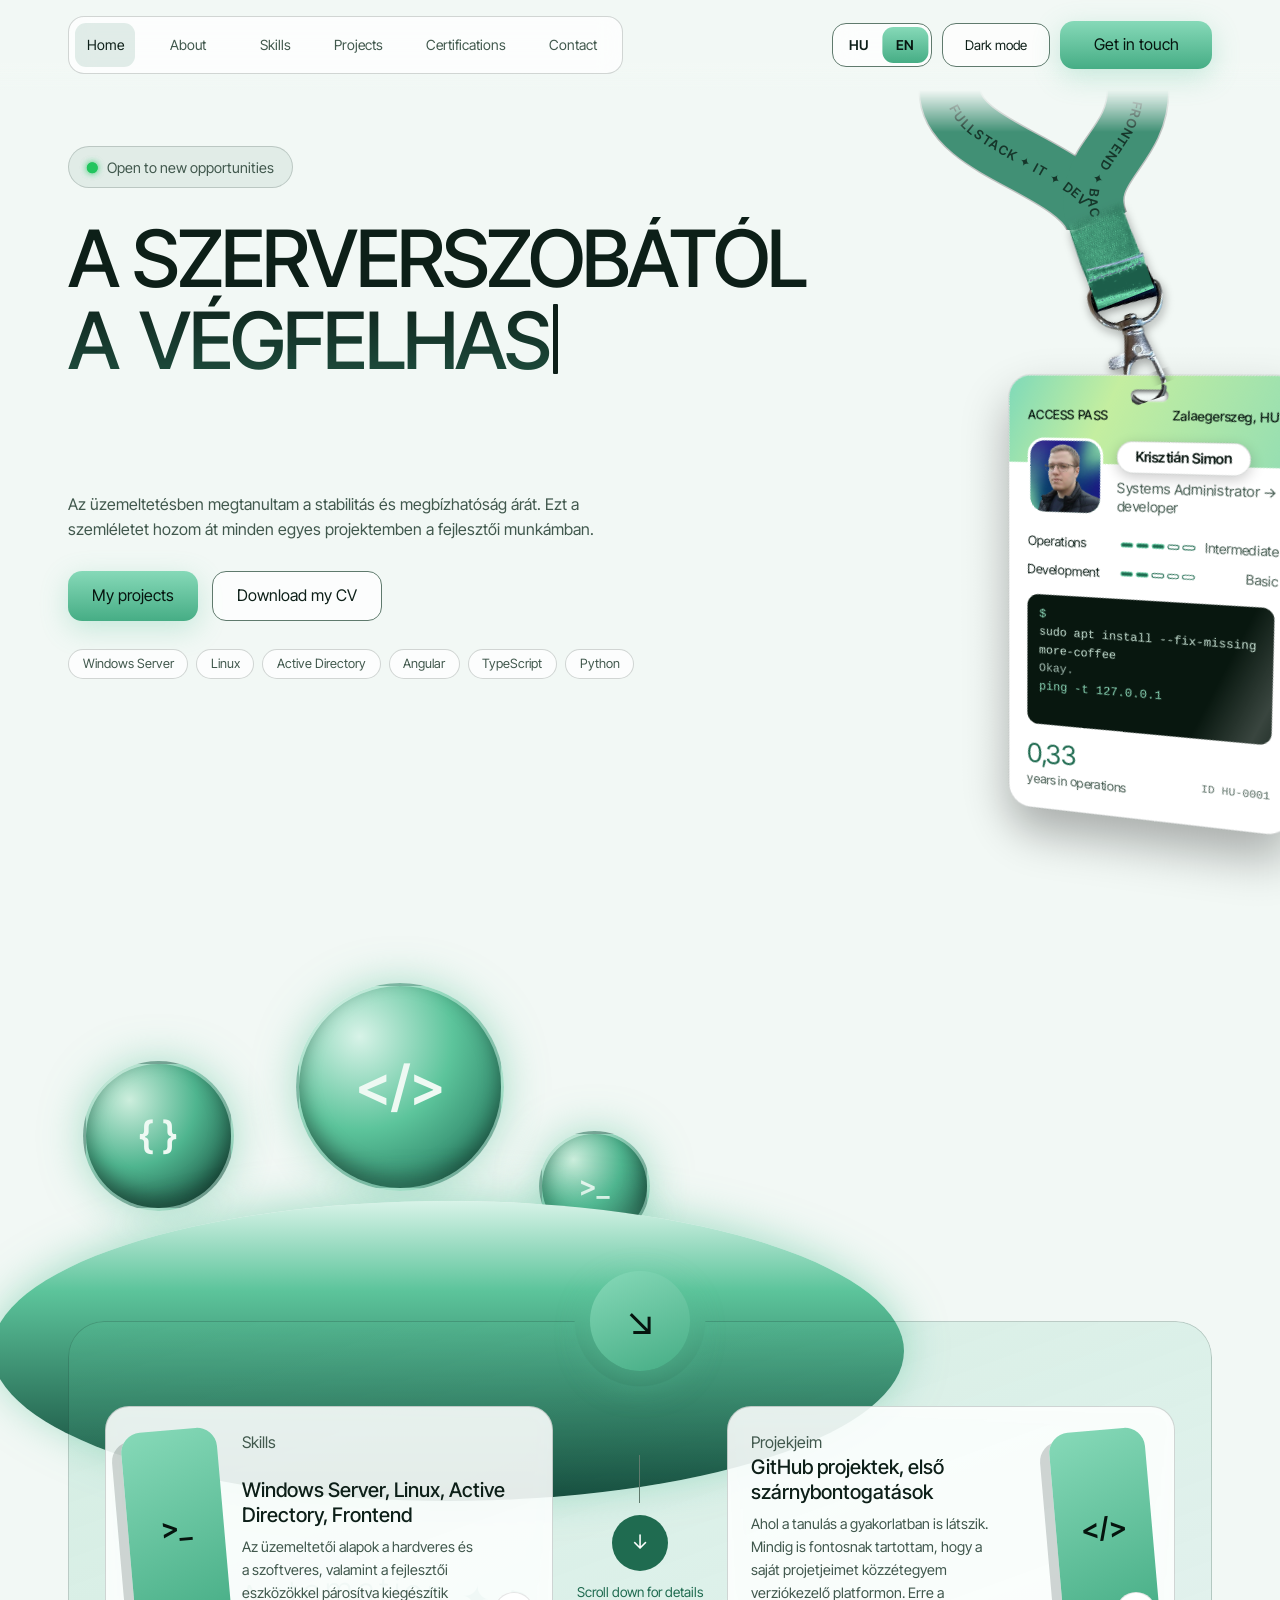
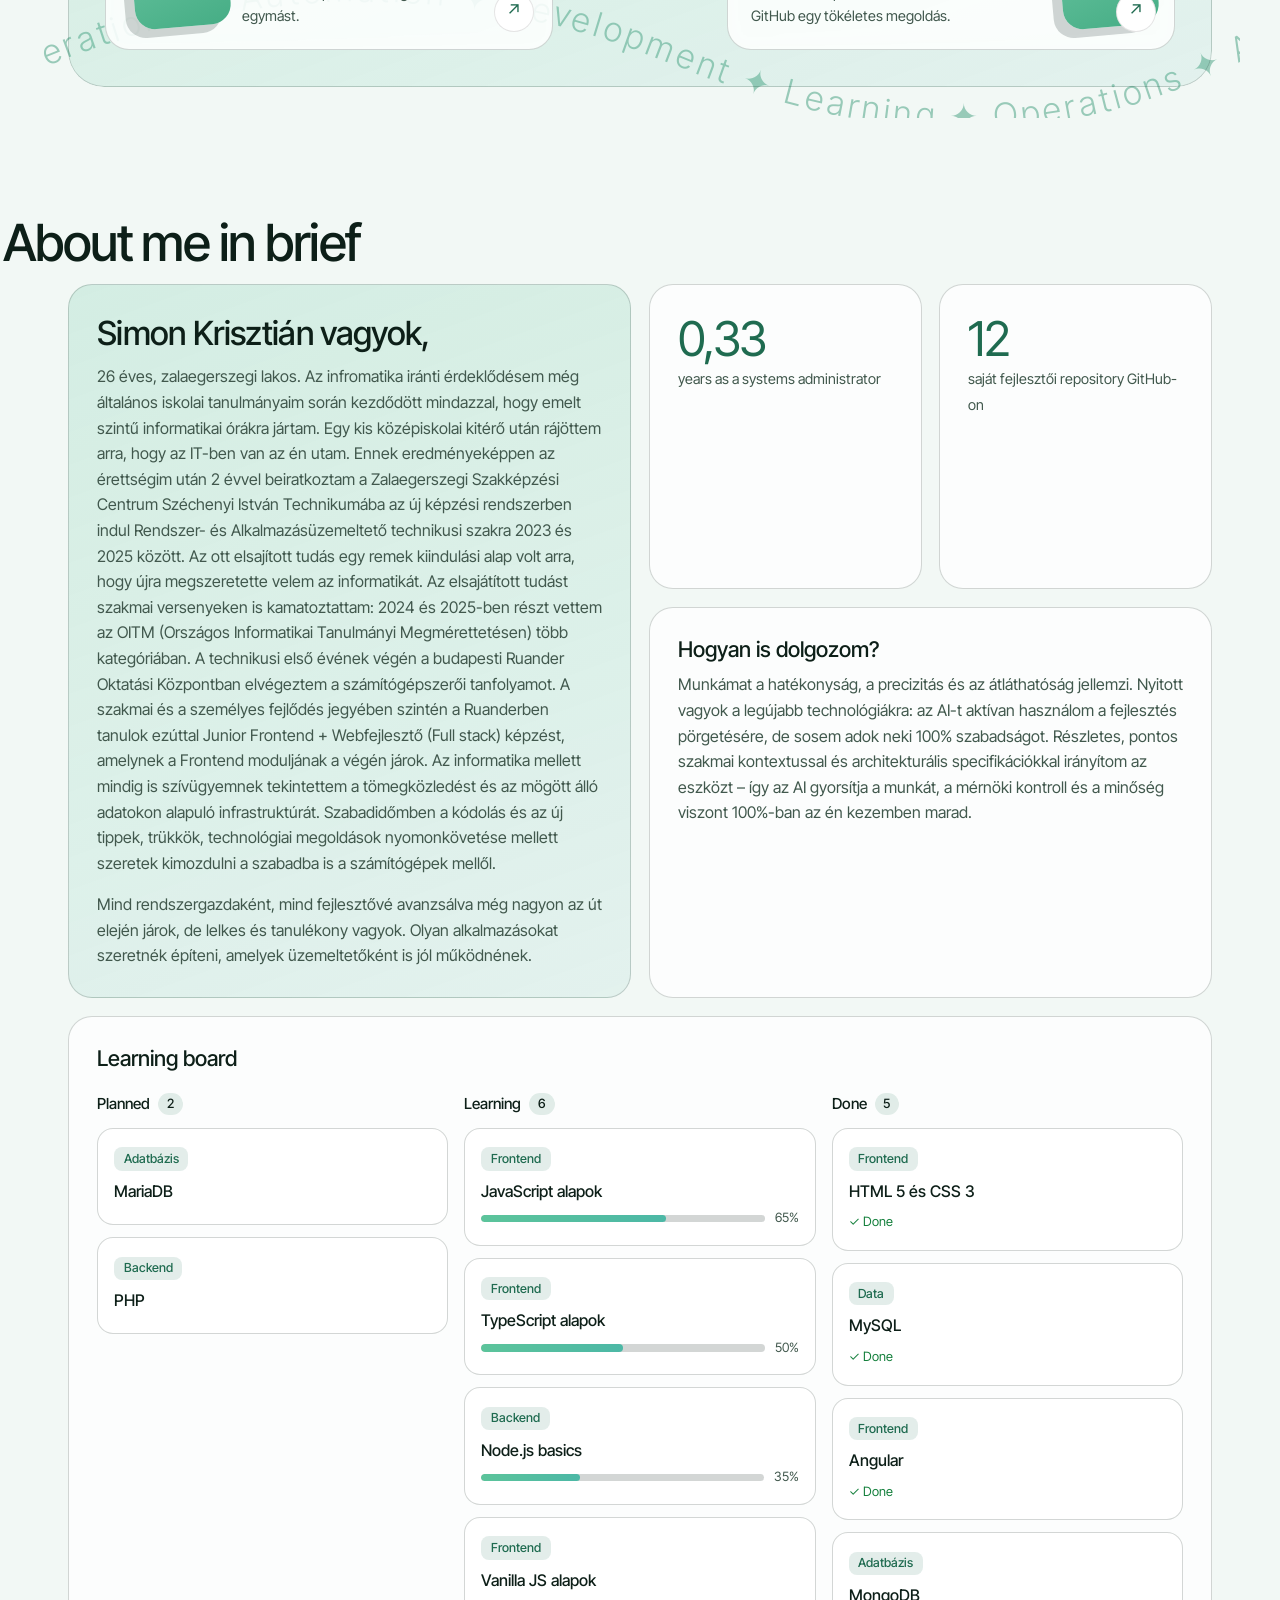
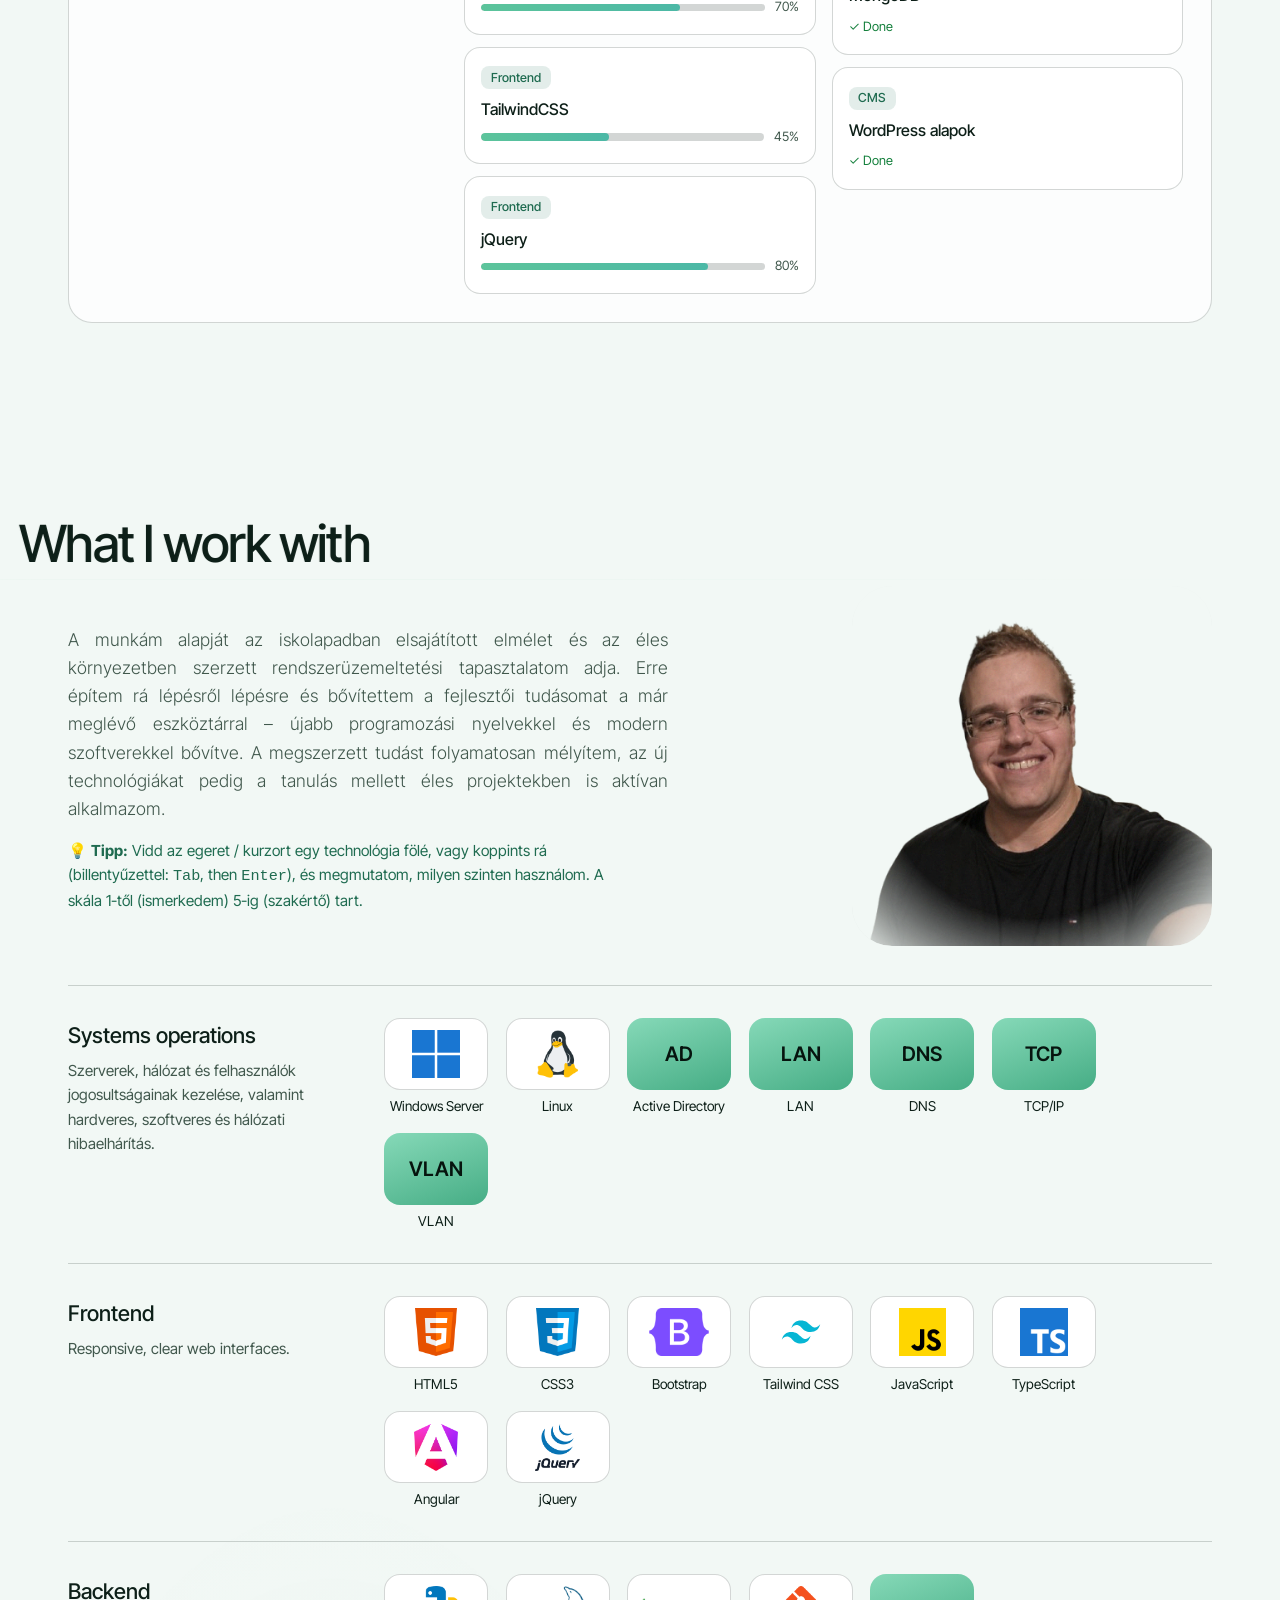
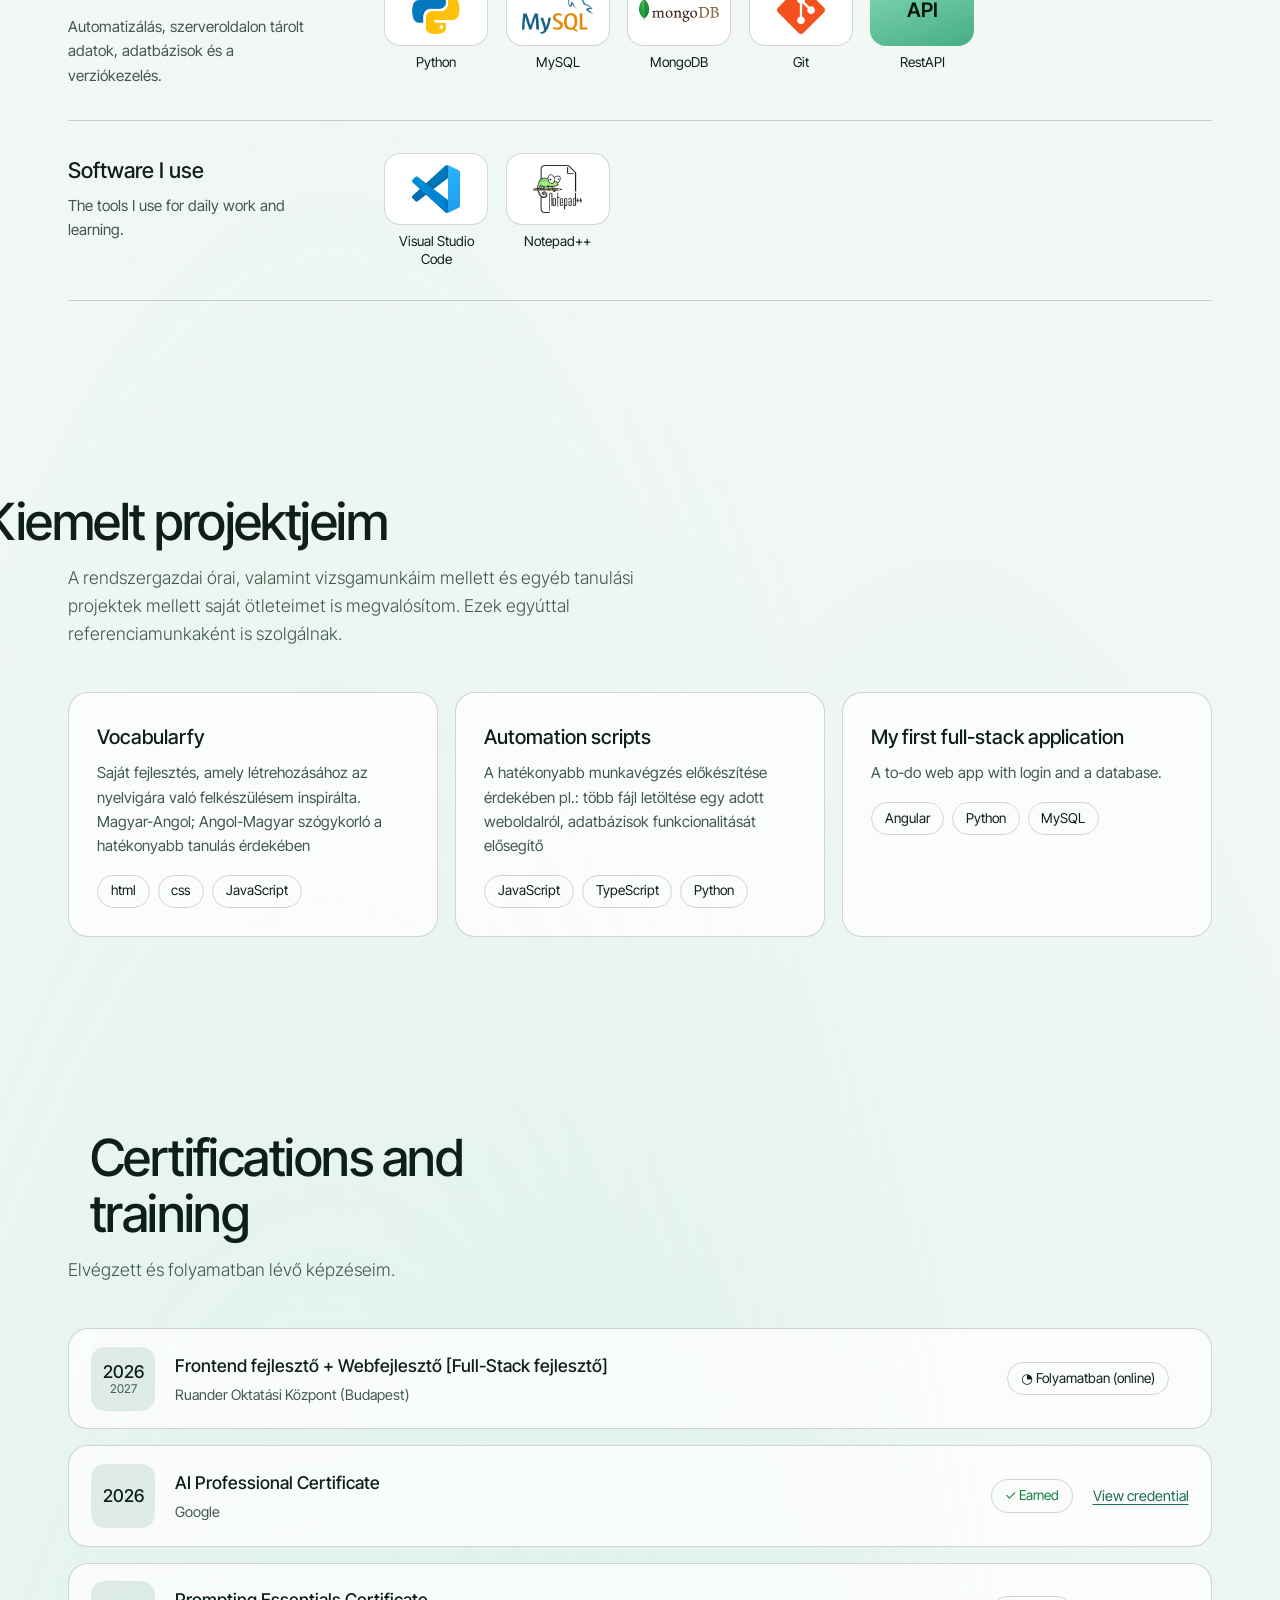
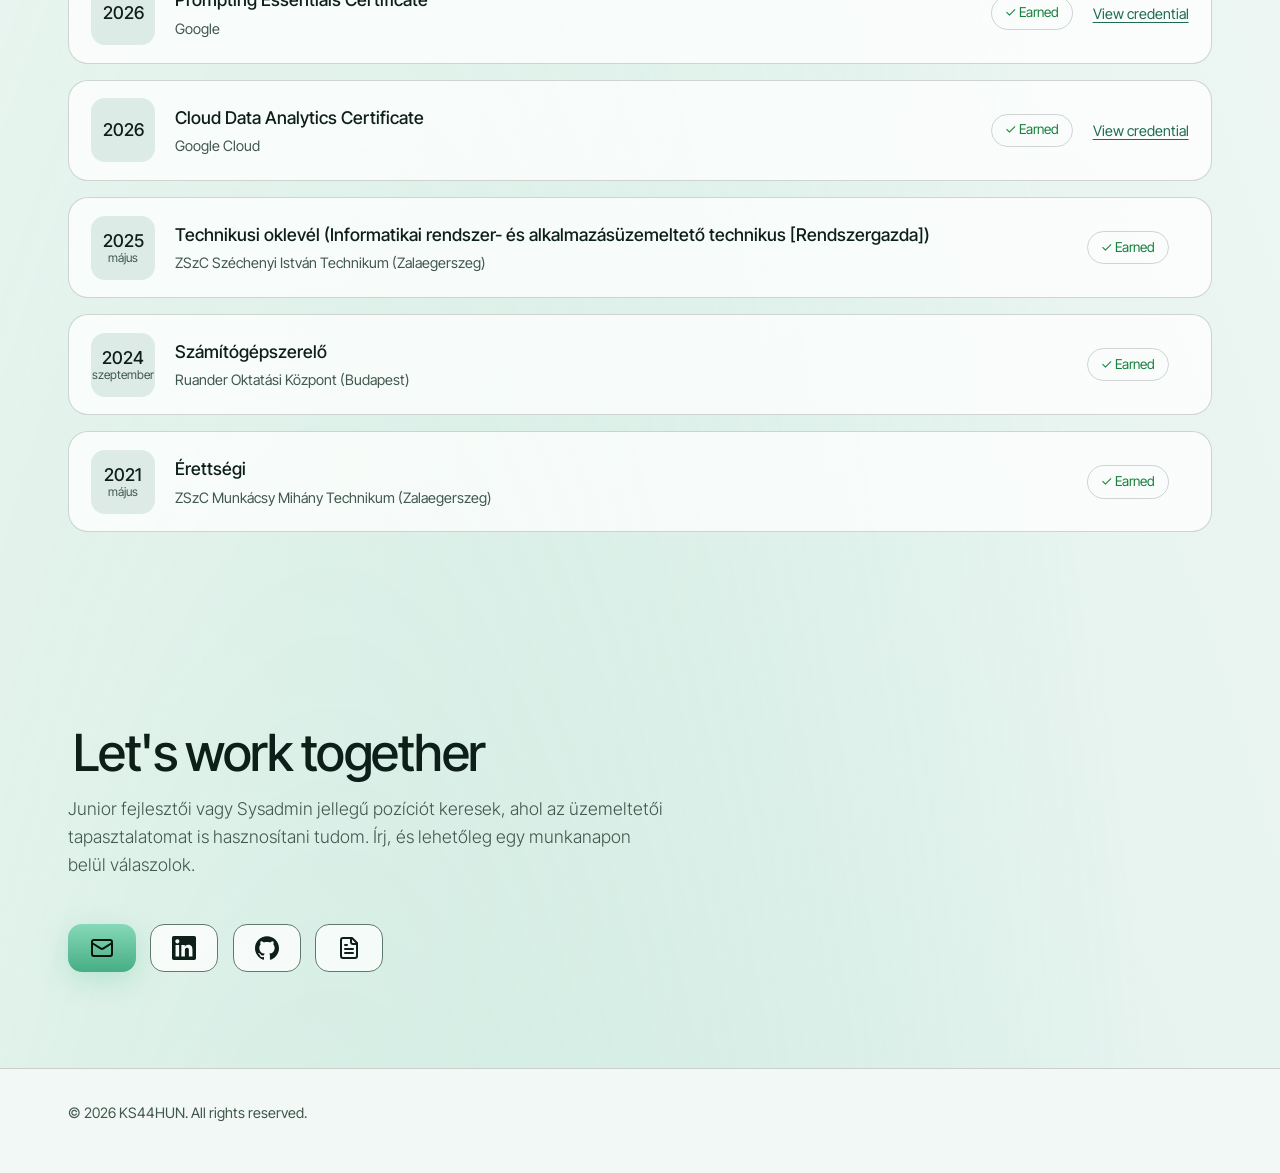
==== commit 542703c6: "Fix duplicate content in index.html" ====
--- a/index.html
+++ b/index.html
@@ -99,7 +99,7 @@
 <div class="bx big"><h3>Simon Krisztián vagyok,</h3><p>26 éves, zalaegerszegi lakos. Az infromatika iránti érdeklődésem még általános iskolai tanulmányaim során kezdődött mindazzal, hogy emelt szintű informatikai órákra jártam. Egy kis középiskolai kitérő után rájöttem arra, hogy az IT-ben van az én utam. Ennek eredményeképpen az érettségim után 2 évvel beiratkoztam a Zalaegerszegi Szakképzési Centrum Széchenyi István Technikumába az új képzési rendszerben indul Rendszer- és Alkalmazásüzemeltető technikusi szakra 2023 és 2025 között. Az ott elsajított tudás egy remek kiindulási alap volt arra, hogy újra megszeretette velem az informatikát. Az elsajátított tudást szakmai versenyeken is kamatoztattam: 2024 és 2025-ben részt vettem az OITM (Országos Informatikai Tanulmányi Megmérettetésen) több kategóriában. A technikusi első évének végén a budapesti Ruander Oktatási Központban elvégeztem a számítógépszerői tanfolyamot. A szakmai és a személyes fejlődés jegyében szintén a Ruanderben tanulok ezúttal Junior Frontend + Webfejlesztő (Full stack) képzést, amelynek a Frontend moduljának a végén járok. Az informatika mellett mindig is szívügyemnek tekintettem a tömegközledést és az mögött álló adatokon alapuló infrastruktúrát. Szabadidőmben a kódolás és az új tippek, trükkök, technológiai megoldások nyomonkövetése mellett szeretek kimozdulni a szabadba is a számítógépek mellől.</p><p>Mind rendszergazdaként, mind fejlesztővé avanzsálva még nagyon az út elején járok, de lelkes és tanulékony vagyok. Olyan alkalmazásokat szeretnék építeni, amelyek üzemeltetőként is jól működnének.</p></div>
 <div class="bx st"><b>0,33</b><span>év rendszergazdai tapasztalat</span></div>
 <div class="bx st"><b>12</b><span>saját fejlesztői repository GitHub-on</span></div>
-<div class="bx att"><h3>Hogyan is dolgozom?</h3><p>Munkámat a hatékonyság, a precizitás és az átláthatóság jellemzi. Nyitott vagyok a legújabb technológiákra: az AI-t aktívan használom a fejlesztés pörgetésére, de sosem adok neki 100% szabadságot. Részletes, pontos szakmai kontextussal és architekturális specifikációkkal irányítom az eszközt – így az AI gyorsítja a munkát, a mérnöki kontroll és a minőség viszont 100%-ban az én kezemben mara</p></div>
+<div class="bx att"><h3>Hogyan is dolgozom?</h3><p>Munkámat a hatékonyság, a precizitás és az átláthatóság jellemzi. Nyitott vagyok a legújabb technológiákra: az AI-t aktívan használom a fejlesztés pörgetésére, de sosem adok neki 100% szabadságot. Részletes, pontos szakmai kontextussal és architekturális specifikációkkal irányítom az eszközt – így az AI gyorsítja a munkát, a mérnöki kontroll és a minőség viszont 100%-ban az én kezemben marad.</p></div>
 <div class="bx board"><h3>Tanulási tábla</h3><div class="cols"><div class="col"><h4>Tervezett <span class="n">2</span></h4><ul><li class="kc"><span class="tg">Adatbázis</span><strong>MariaDB</strong></li><li class="kc"><span class="tg">Backend</span><strong>PHP</strong></li></ul></div><div class="col"><h4>Tanulom <span class="n">6</span></h4><ul><li class="kc"><span class="tg">Frontend</span><strong>JavaScript alapok</strong><div class="pr"><div class="bar" role="progressbar" aria-label="JavaScript alapok haladás" aria-valuemin="0" aria-valuemax="100" aria-valuenow="65"><i style="width:65%"></i></div><span>65%</span></div></li><li class="kc"><span class="tg">Frontend</span><strong>TypeScript alapok</strong><div class="pr"><div class="bar" role="progressbar" aria-label="TypeScript alapok haladás" aria-valuemin="0" aria-valuemax="100" aria-valuenow="50"><i style="width:50%"></i></div><span>50%</span></div></li><li class="kc"><span class="tg">Backend</span><strong>Node.js alapok</strong><div class="pr"><div class="bar" role="progressbar" aria-label="Node.js alapok haladás" aria-valuemin="0" aria-valuemax="100" aria-valuenow="35"><i style="width:35%"></i></div><span>35%</span></div></li><li class="kc"><span class="tg">Frontend</span><strong>Vanilla JS alapok</strong><div class="pr"><div class="bar" role="progressbar" aria-label="Vanilla JS alapok haladás" aria-valuemin="0" aria-valuemax="100" aria-valuenow="70"><i style="width:70%"></i></div><span>70%</span></div></li><li class="kc"><span class="tg">Frontend</span><strong>TailwindCSS</strong><div class="pr"><div class="bar" role="progressbar" aria-label="TailwindCSS haladás" aria-valuemin="0" aria-valuemax="100" aria-valuenow="45"><i style="width:45%"></i></div><span>45%</span></div></li><li class="kc"><span class="tg">Frontend</span><strong>jQuery</strong><div class="pr"><div class="bar" role="progressbar" aria-label="jQuery haladás" aria-valuemin="0" aria-valuemax="100" aria-valuenow="80"><i style="width:80%"></i></div><span>80%</span></div></li></ul></div><div class="col"><h4>Kész <span class="n">5</span></h4><ul><li class="kc"><span class="tg">Frontend</span><strong>HTML 5 és CSS 3</strong><span class="dn">✓ Kész</span></li><li class="kc"><span class="tg">Adatok</span><strong>MySQL</strong><span class="dn">✓ Kész</span></li><li class="kc"><span class="tg">Frontend</span><strong>Angular</strong><span class="dn">✓ Kész</span></li><li class="kc"><span class="tg">Adatbázis</span><strong>MongoDB</strong><span class="dn">✓ Kész</span></li><li class="kc"><span class="tg">CMS</span><strong>WordPress alapok</strong><span class="dn">✓ Kész</span></li></ul></div></div></div>
   </div>
 </div>
@@ -158,4 +158,4 @@
 <script src="js/main.js"></script>
 <script src="js/enhancements.js?v=20261016e"></script>
 </body>
-</html>+</html>
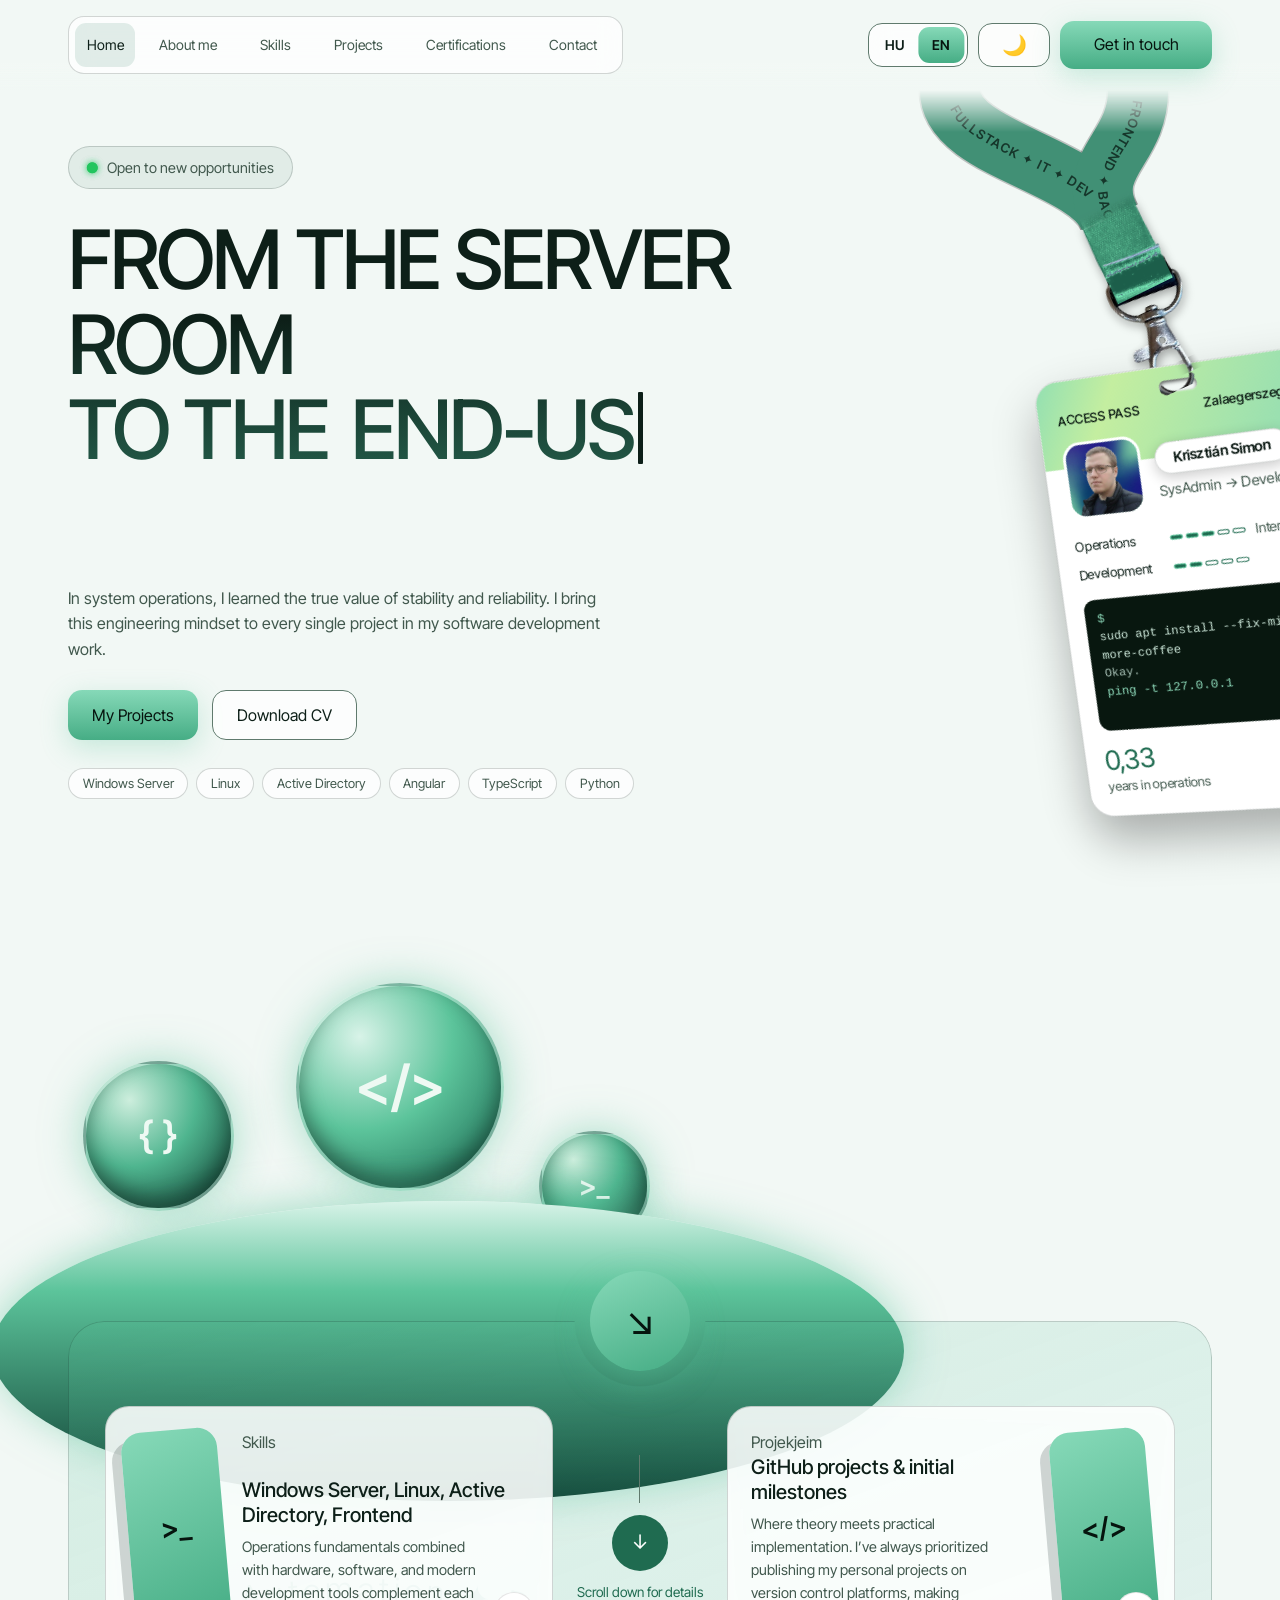
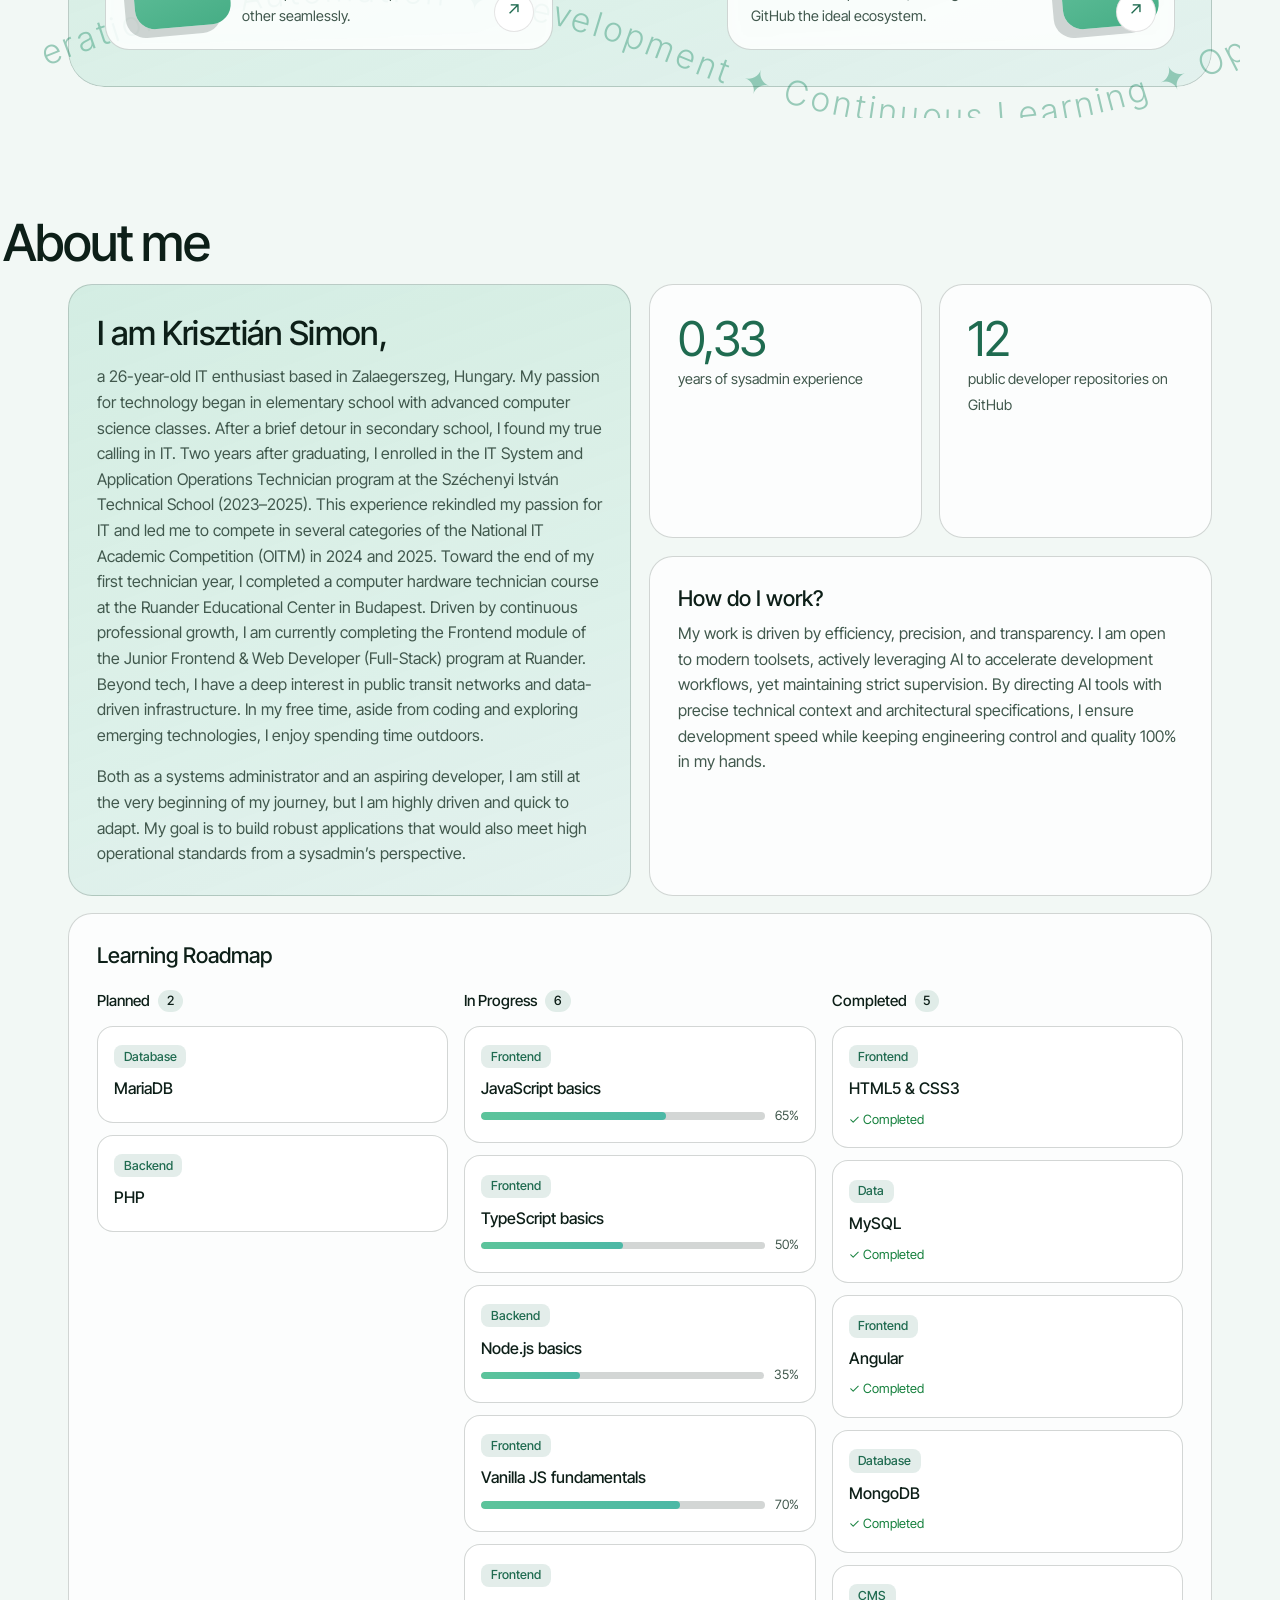
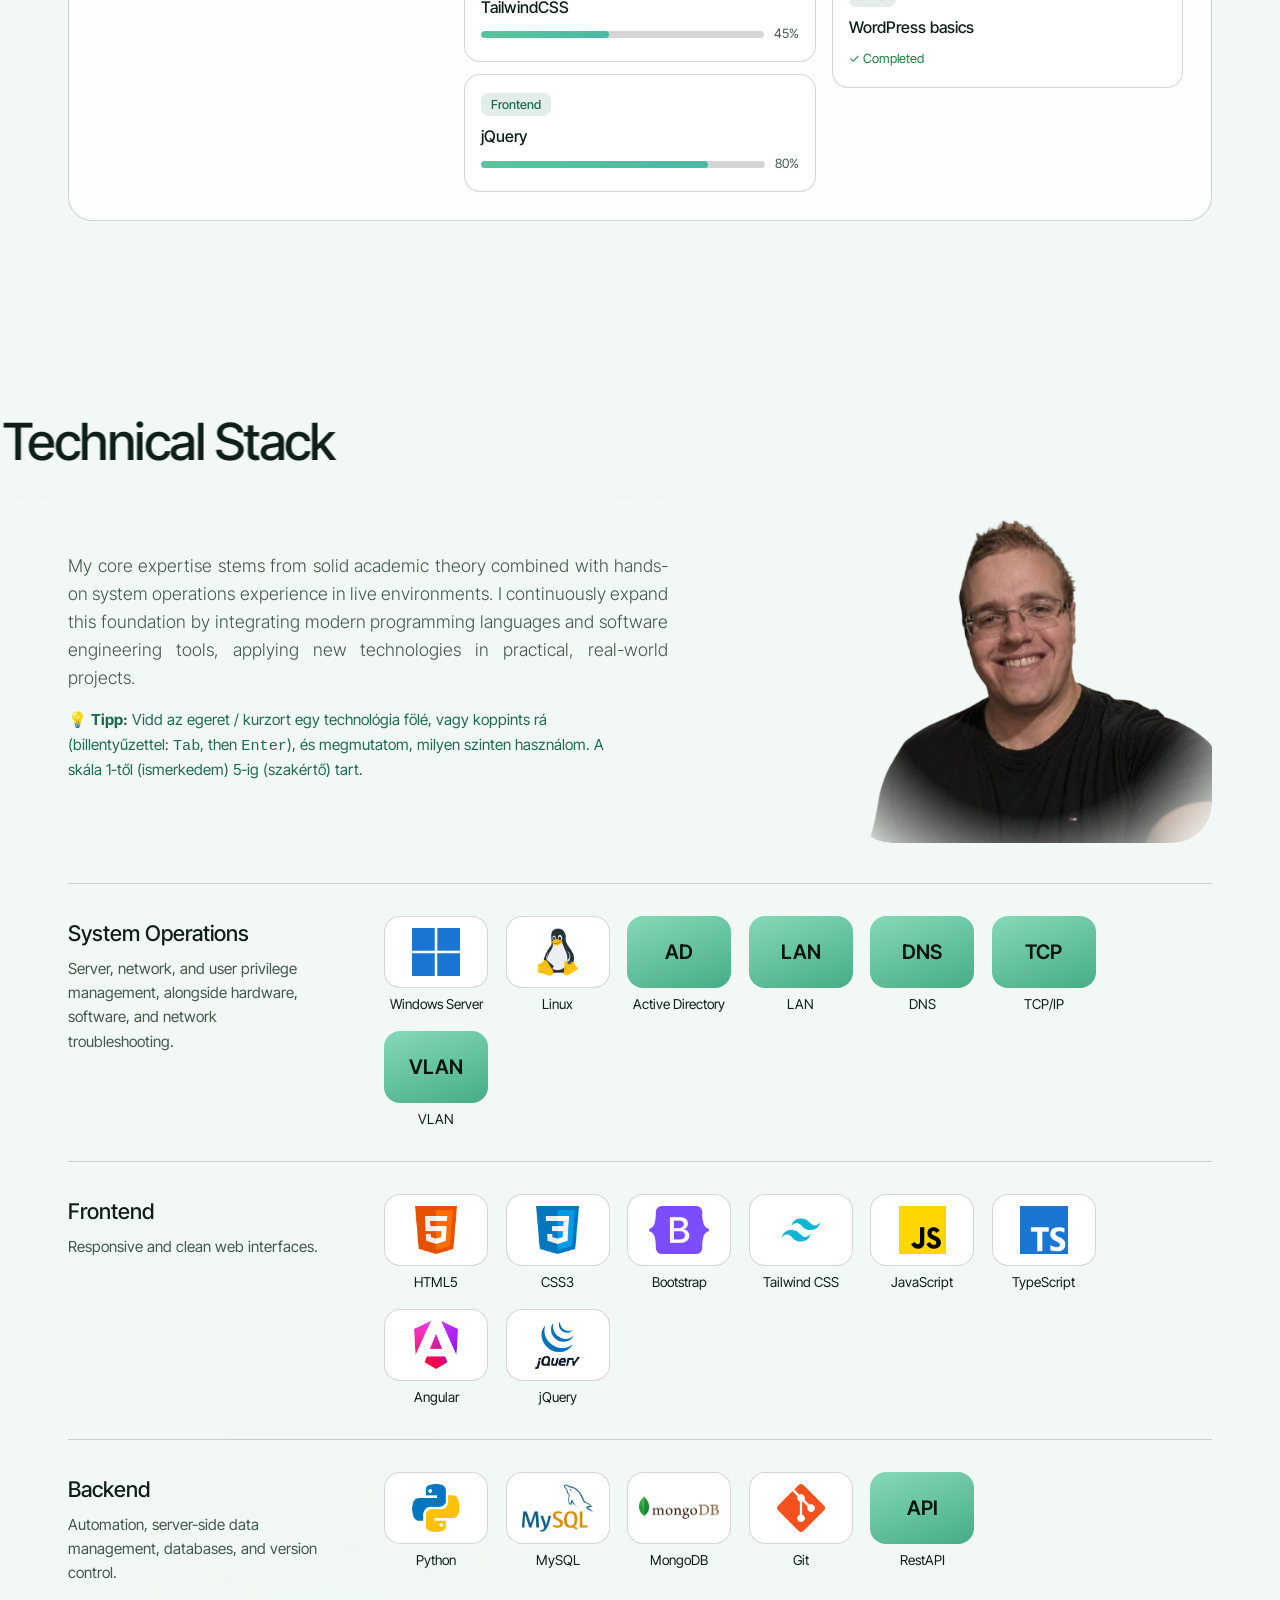
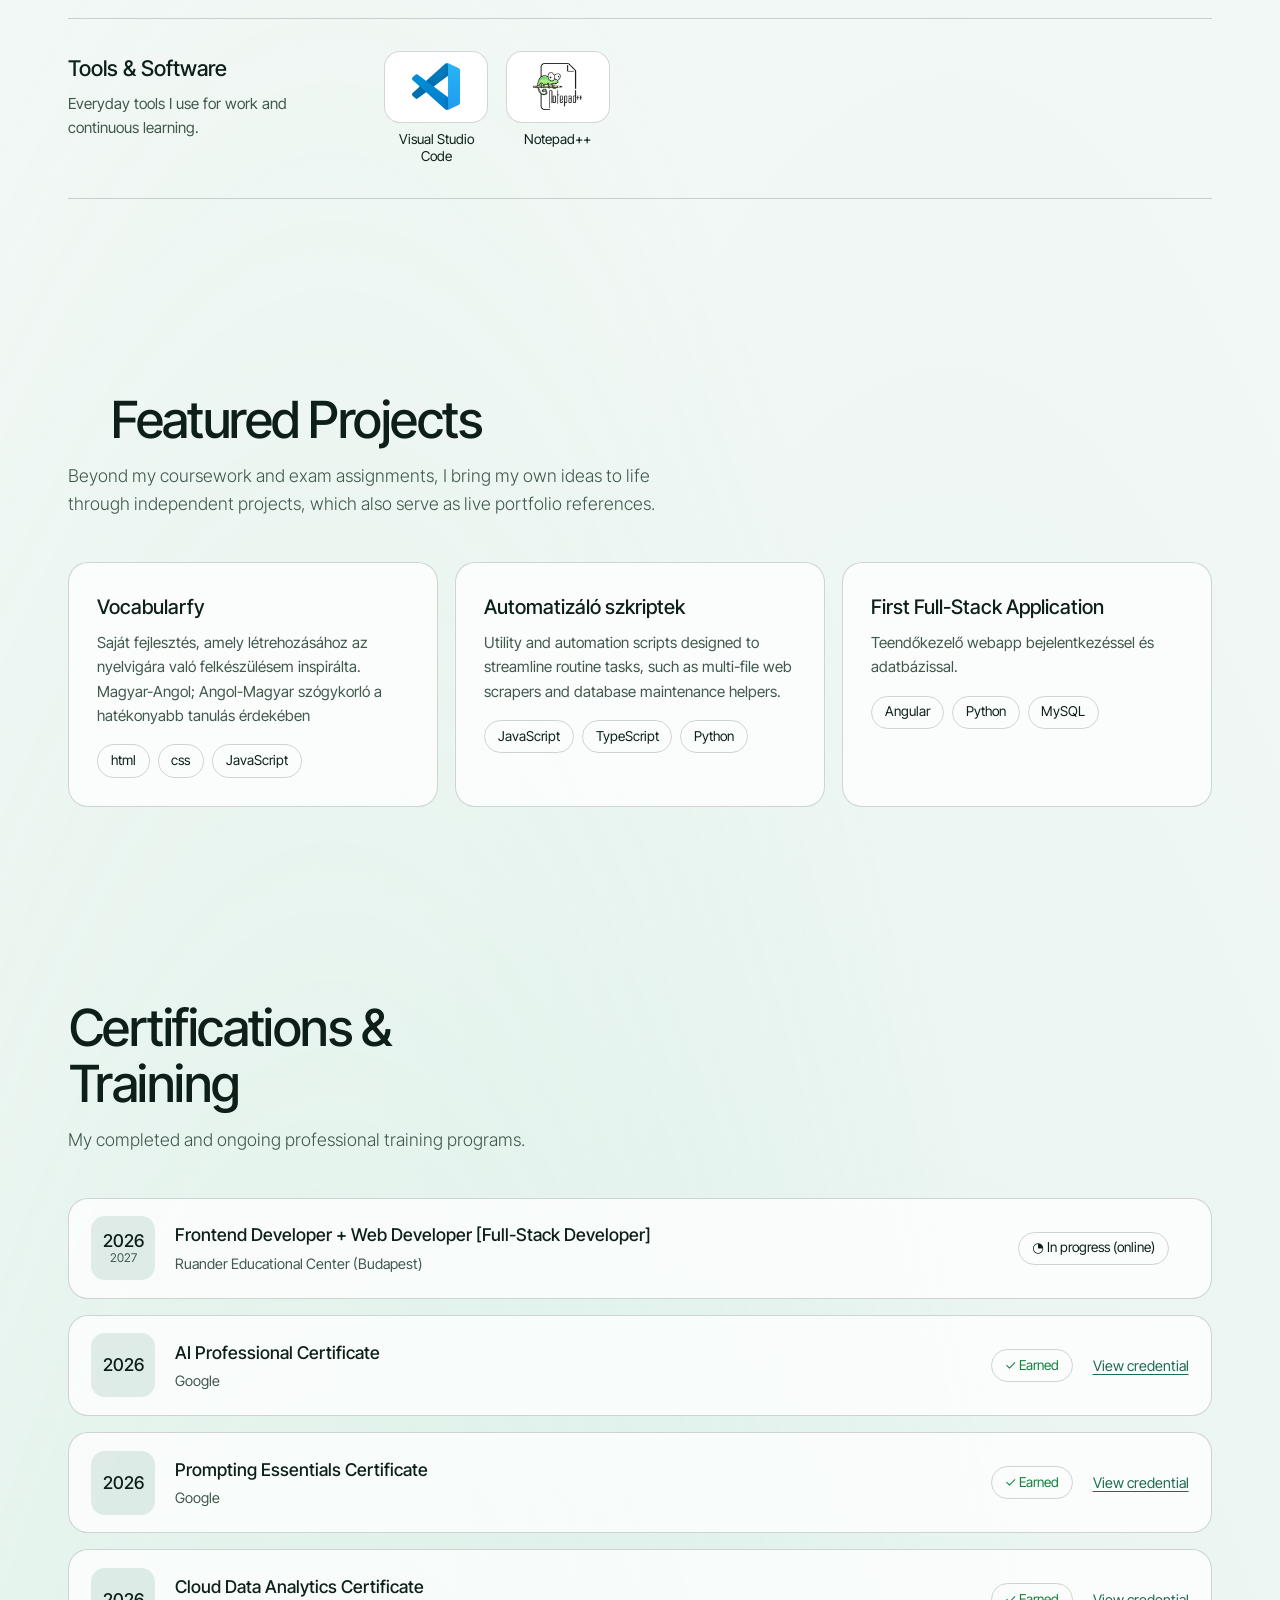
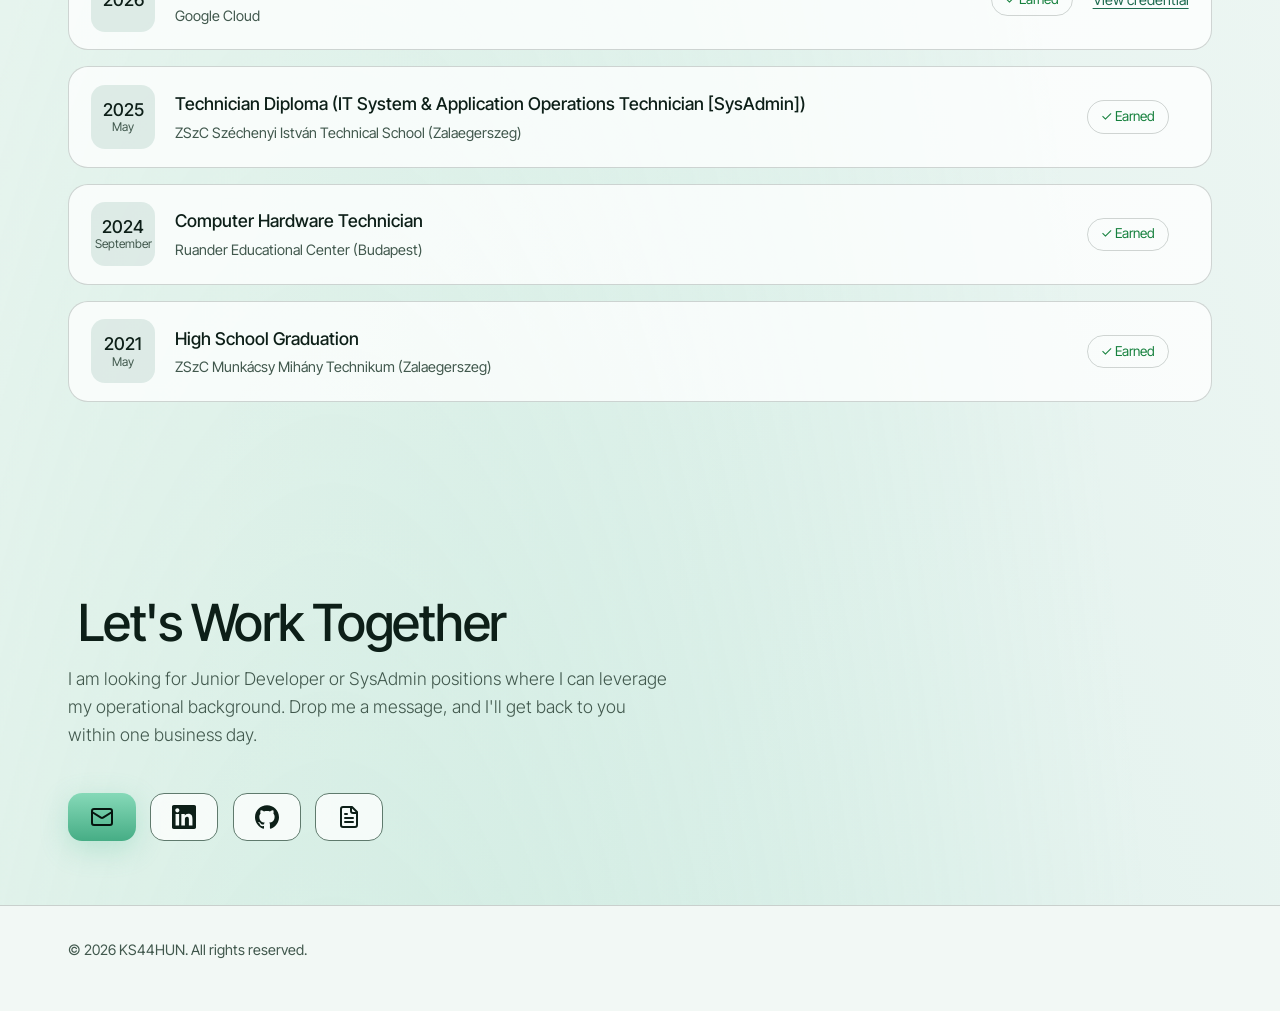
==== commit 5db59fc8: "A weboldal továbbfejlesztése és egyéb hibajavítások" ====
--- a/index.html
+++ b/index.html
@@ -22,6 +22,7 @@
 <link rel="stylesheet" href="css/contact-footer.css">
 <link rel="stylesheet" href="css/responsive.css">
 <link rel="stylesheet" href="css/enhancements.css?v=20261016e">
+<link rel="stylesheet" href="css/finishing.css?v=20261017c">
 <script>if(!matchMedia("(prefers-reduced-motion: reduce)").matches)document.documentElement.classList.add("ks-tw");</script>
 </head>
 <body>
@@ -35,7 +36,7 @@
     <li><a href="#tanusitvanyok">Tanúsítványok</a></li>
     <li><a href="#kapcsolat">Kapcsolat</a></li>
   </ul></nav>
-  <div class="tools"><div class="lang" role="group" aria-label="Nyelv / Language"><button type="button" lang="hu" data-l="hu" aria-label="Magyar" aria-pressed="true">HU</button><button type="button" lang="en" data-l="en" aria-label="English" aria-pressed="false">EN</button></div><button class="btn" id="tgl" type="button">Téma váltása</button><a class="btn pri" href="#kapcsolat">Lépj kapcsolatba</a></div>
+  <div class="tools"><div class="lang" role="group" aria-label="Nyelv / Language"><button type="button" lang="hu" data-l="hu" aria-label="Magyar" aria-pressed="true">HU</button><button type="button" lang="en" data-l="en" aria-label="English" aria-pressed="false">EN</button></div><button class="btn" id="tgl" type="button" aria-label="Téma váltása">🌙</button><a class="btn pri" href="#kapcsolat">Keress bizalommal</a></div>
 </div></header>
 
 <main id="main" tabindex="-1">
@@ -96,7 +97,8 @@
 <section id="rolam" aria-labelledby="h-rolam"><div class="wrap">
   <h2 id="h-rolam">Rólam röviden</h2>
   <div class="bento">
-<div class="bx big"><h3>Simon Krisztián vagyok,</h3><p>26 éves, zalaegerszegi lakos. Az infromatika iránti érdeklődésem még általános iskolai tanulmányaim során kezdődött mindazzal, hogy emelt szintű informatikai órákra jártam. Egy kis középiskolai kitérő után rájöttem arra, hogy az IT-ben van az én utam. Ennek eredményeképpen az érettségim után 2 évvel beiratkoztam a Zalaegerszegi Szakképzési Centrum Széchenyi István Technikumába az új képzési rendszerben indul Rendszer- és Alkalmazásüzemeltető technikusi szakra 2023 és 2025 között. Az ott elsajított tudás egy remek kiindulási alap volt arra, hogy újra megszeretette velem az informatikát. Az elsajátított tudást szakmai versenyeken is kamatoztattam: 2024 és 2025-ben részt vettem az OITM (Országos Informatikai Tanulmányi Megmérettetésen) több kategóriában. A technikusi első évének végén a budapesti Ruander Oktatási Központban elvégeztem a számítógépszerői tanfolyamot. A szakmai és a személyes fejlődés jegyében szintén a Ruanderben tanulok ezúttal Junior Frontend + Webfejlesztő (Full stack) képzést, amelynek a Frontend moduljának a végén járok. Az informatika mellett mindig is szívügyemnek tekintettem a tömegközledést és az mögött álló adatokon alapuló infrastruktúrát. Szabadidőmben a kódolás és az új tippek, trükkök, technológiai megoldások nyomonkövetése mellett szeretek kimozdulni a szabadba is a számítógépek mellől.</p><p>Mind rendszergazdaként, mind fejlesztővé avanzsálva még nagyon az út elején járok, de lelkes és tanulékony vagyok. Olyan alkalmazásokat szeretnék építeni, amelyek üzemeltetőként is jól működnének.</p></div>
+<div class="bx big"><h3>Simon Krisztián vagyok,</h3><p><span class="tr-about">26 éves, zalaegerszegi lakos. Az infromatika iránti érdeklődésem még általános iskolai tanulmányaim során kezdődött mindazzal, hogy emelt szintű informatikai órákra jártam. Egy kis középiskolai kitérő után rájöttem arra, hogy az IT-ben van az én utam. Ennek eredményeképpen az érettségim után 2 évvel beiratkoztam a Zalaegerszegi Szakképzési Centrum Széchenyi István Technikumába az új képzési rendszerben indul Rendszer- és Alkalmazásüzemeltető technikusi szakra 2023 és 2025 között. Az ott elsajított tudás egy remek kiindulási alap volt arra, hogy újra megszeretette velem az informatikát. Az elsajátított tudást szakmai versenyeken is kamatoztattam: 2024 és 2025-ben részt vettem az OITM (Országos Informatikai Tanulmányi Megmérettetésen) több kategóriában. A technikusi első évének végén a budapesti Ruander Oktatási Központban elvégeztem a számítógépszerői tanfolyamot. A szakmai és a személyes fejlődés jegyében szintén a Ruanderben tanulok ezúttal Junior Frontend + Webfejlesztő (Full stack) képzést, amelynek a Frontend moduljának a végén járok. Az informatika mellett mindig is szívügyemnek tekintettem a tömegközlekedést és az mögött álló adatokon alapuló infrastruktúrát. Szabadidőmben a kódolás és az új tippek, trükkök, technológiai megoldások nyomonkövetése mellett szeretek kimozdulni a szabadba is a számítógépek mellől.</span></p><p>Mind rendszergazdaként, mind fejlesztővé avanzsálva még nagyon az út elején járok, de lelkes és tanulékony vagyok. Olyan alkalmazásokat szeretnék építeni, amelyek üzemeltetőként is jól működnének.</p>
+</div>
 <div class="bx st"><b>0,33</b><span>év rendszergazdai tapasztalat</span></div>
 <div class="bx st"><b>12</b><span>saját fejlesztői repository GitHub-on</span></div>
 <div class="bx att"><h3>Hogyan is dolgozom?</h3><p>Munkámat a hatékonyság, a precizitás és az átláthatóság jellemzi. Nyitott vagyok a legújabb technológiákra: az AI-t aktívan használom a fejlesztés pörgetésére, de sosem adok neki 100% szabadságot. Részletes, pontos szakmai kontextussal és architekturális specifikációkkal irányítom az eszközt – így az AI gyorsítja a munkát, a mérnöki kontroll és a minőség viszont 100%-ban az én kezemben marad.</p></div>
@@ -146,6 +148,8 @@
 </section>
 </main>
 
+<button id="back-to-top" type="button" aria-label="Vissza az oldal tetejére" title="Vissza az oldal tetejére" hidden><span class="back-to-top__icon" aria-hidden="true"><svg viewBox="0 0 24 24" width="19" height="19" fill="none" stroke="currentColor" stroke-width="2" stroke-linecap="round" stroke-linejoin="round"><path d="m6 14 6-6 6 6"/><path d="M12 8v11"/></svg></span></button>
+
 <footer><div class="wrap">© 2026 KS44HUN. Minden jog fenntartva.</div></footer>
 
 <script src="js/i18n-data.js"></script>
@@ -157,5 +161,6 @@
 <script src="js/marquee.js"></script>
 <script src="js/main.js"></script>
 <script src="js/enhancements.js?v=20261016e"></script>
+<script src="js/back-to-top.js"></script>
 </body>
 </html>
--- a/css/finishing.css
+++ b/css/finishing.css
@@ -0,0 +1,43 @@
+/* Finishing touches: stable theme control and narrow-screen safeguards. */
+#tgl { display:inline-flex; align-items:center; justify-content:center; flex:0 0 44px; width:44px; min-width:44px; height:44px; padding:0; line-height:1; font-size:1.25rem; white-space:nowrap; }
+html { overflow-wrap:break-word; }
+img, video, svg { max-width:100%; }
+@media (max-width:600px) {
+  .wrap { max-width:100%; }
+  .tools { min-width:0; gap:.5rem; }
+  .nav, .nav .tools { min-width:0; }
+  h1, h2, h3, p, a { overflow-wrap:break-word; }
+  .links { flex-wrap:wrap; }
+}
+@media (prefers-reduced-motion:reduce) {
+  *, *::before, *::after { scroll-behavior:auto !important; animation-duration:.01ms !important; animation-iteration-count:1 !important; transition-duration:.01ms !important; }
+}
+@media (forced-colors:active) { #tgl, .lang button { border:1px solid ButtonText; } }
+
+/* Keep the footer in normal document flow, directly after the contact section.
+   Avoid a viewport-height floor that can create a large blank area at low zoom. */
+html { height:auto; min-height:0; }
+body { min-height:0; height:auto; }
+#kapcsolat { min-height:0; height:auto; padding-bottom:clamp(2.5rem,5vw,5rem); }
+footer { position:static; margin-top:0; }
+
+/* Compact glass pill matching the portfolio's emerald palette. */
+#back-to-top {
+  position:fixed; right:max(1.25rem, env(safe-area-inset-right));
+  bottom:max(1.25rem, env(safe-area-inset-bottom)); z-index:1000;
+  display:inline-flex; align-items:center; justify-content:center; gap:0;
+  width:46px; min-width:46px; height:46px; padding:0;
+  border:1px solid var(--bd); border-radius:999px;
+  background:var(--bg); color:var(--ink);
+  box-shadow:0 8px 24px rgba(0,0,0,.17), inset 0 1px rgba(255,255,255,.08);
+  font:700 .72rem/1 inherit; font-family:inherit; letter-spacing:.13em;
+  cursor:pointer; transition:background-color .2s, border-color .2s, box-shadow .2s;
+}
+#back-to-top[hidden] { display:none !important; }
+#back-to-top:hover { background:var(--pill); border-color:var(--at); box-shadow:0 8px 26px rgba(0,0,0,.24); }
+#back-to-top__icon, .back-to-top__icon { display:inline-flex; align-items:center; justify-content:center; color:var(--at); }
+#back-to-top .back-to-top__icon svg { display:block; }
+#back-to-top:focus-visible { outline:3px solid var(--focus); outline-offset:3px; }
+@media (max-width:600px) { #back-to-top { right:max(12px, env(safe-area-inset-right)); bottom:max(12px, env(safe-area-inset-bottom)); } }
+@media (prefers-reduced-motion:reduce) { #back-to-top { transition:none; } }
+@media (forced-colors:active) { #back-to-top { border:2px solid ButtonText; } }
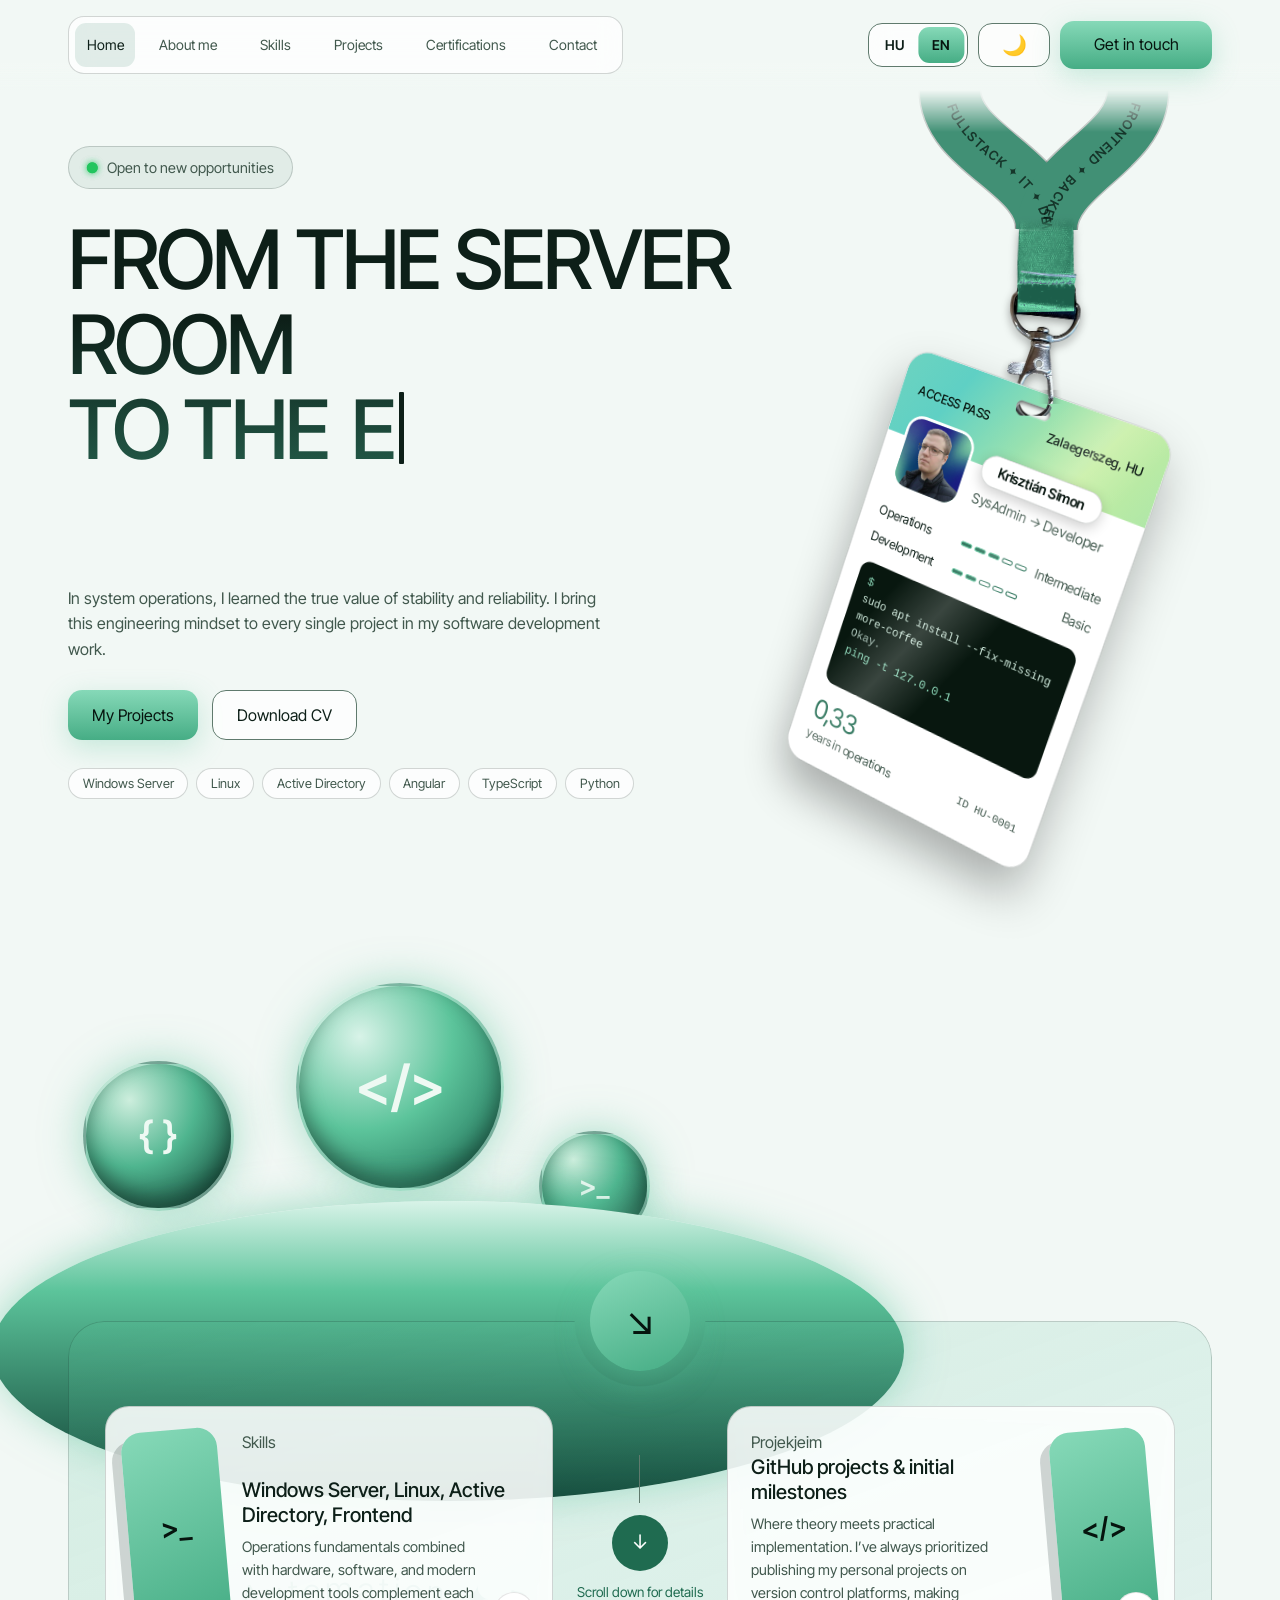
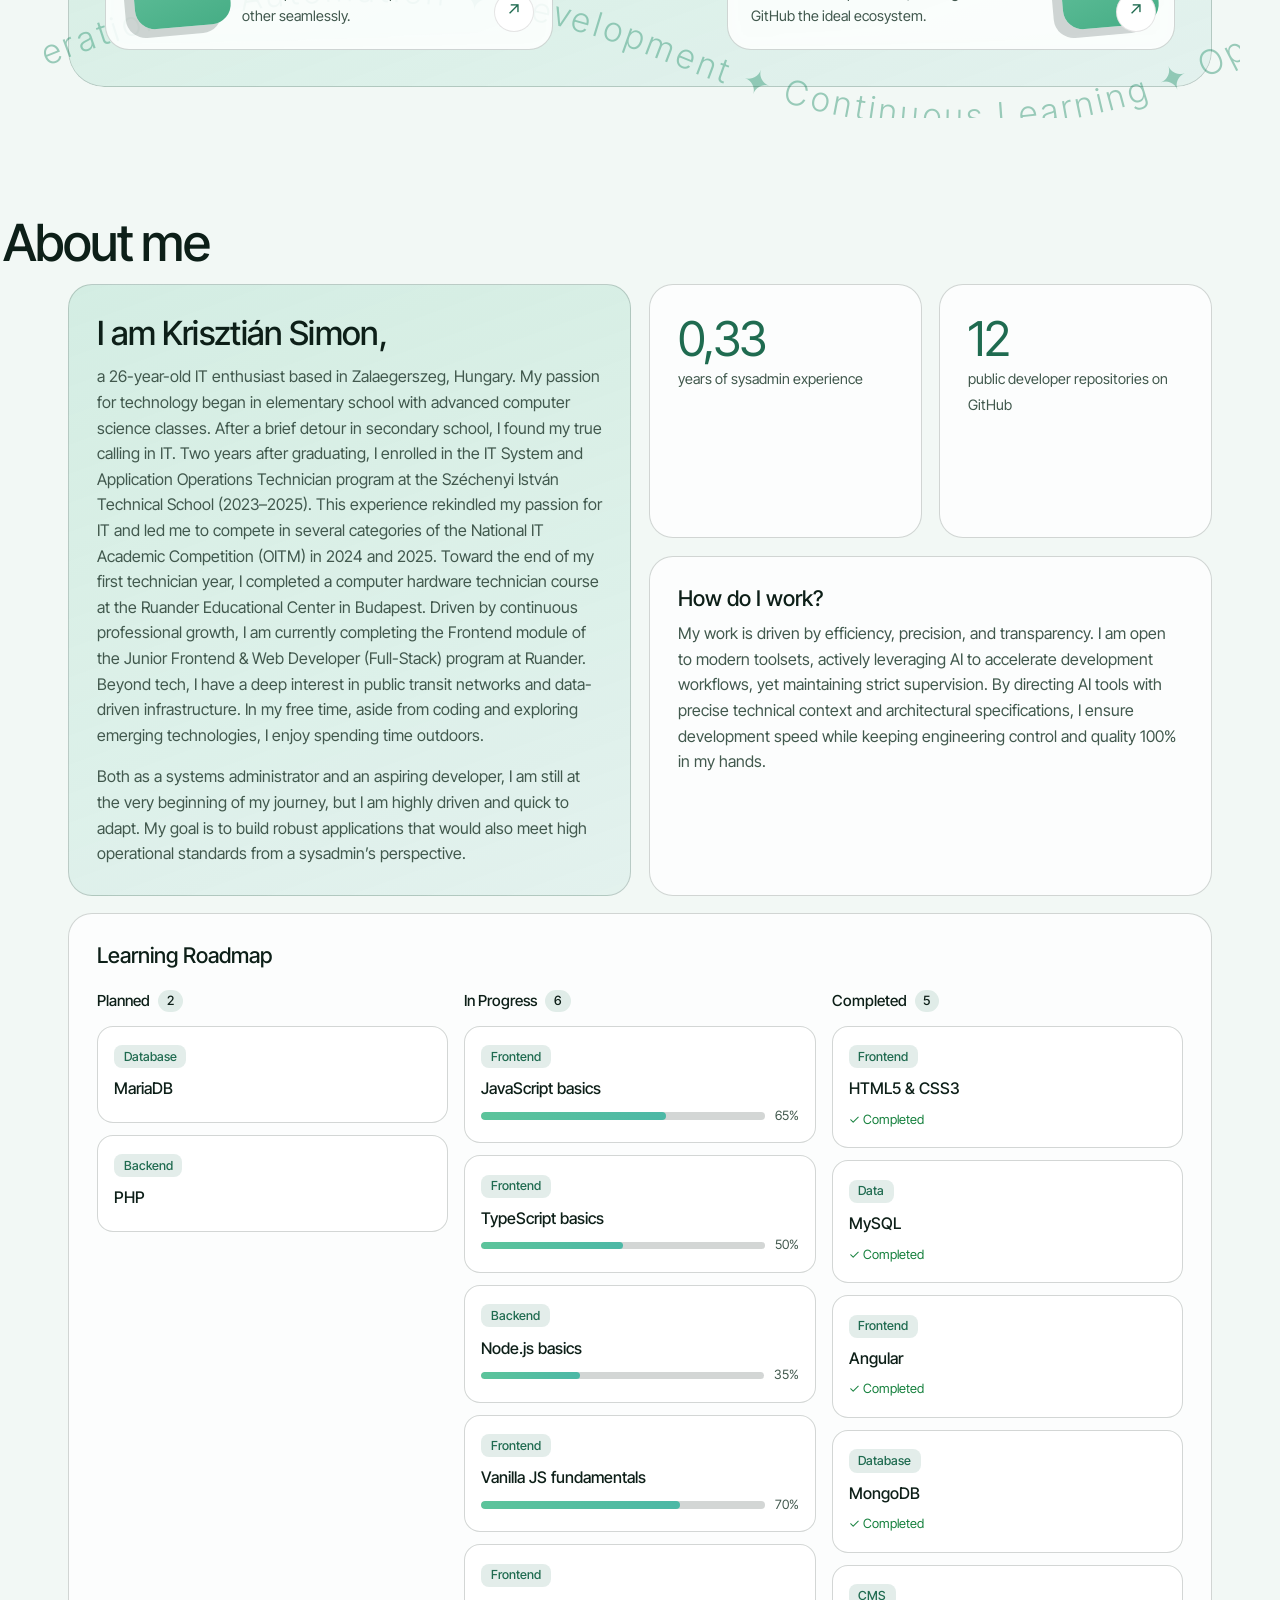
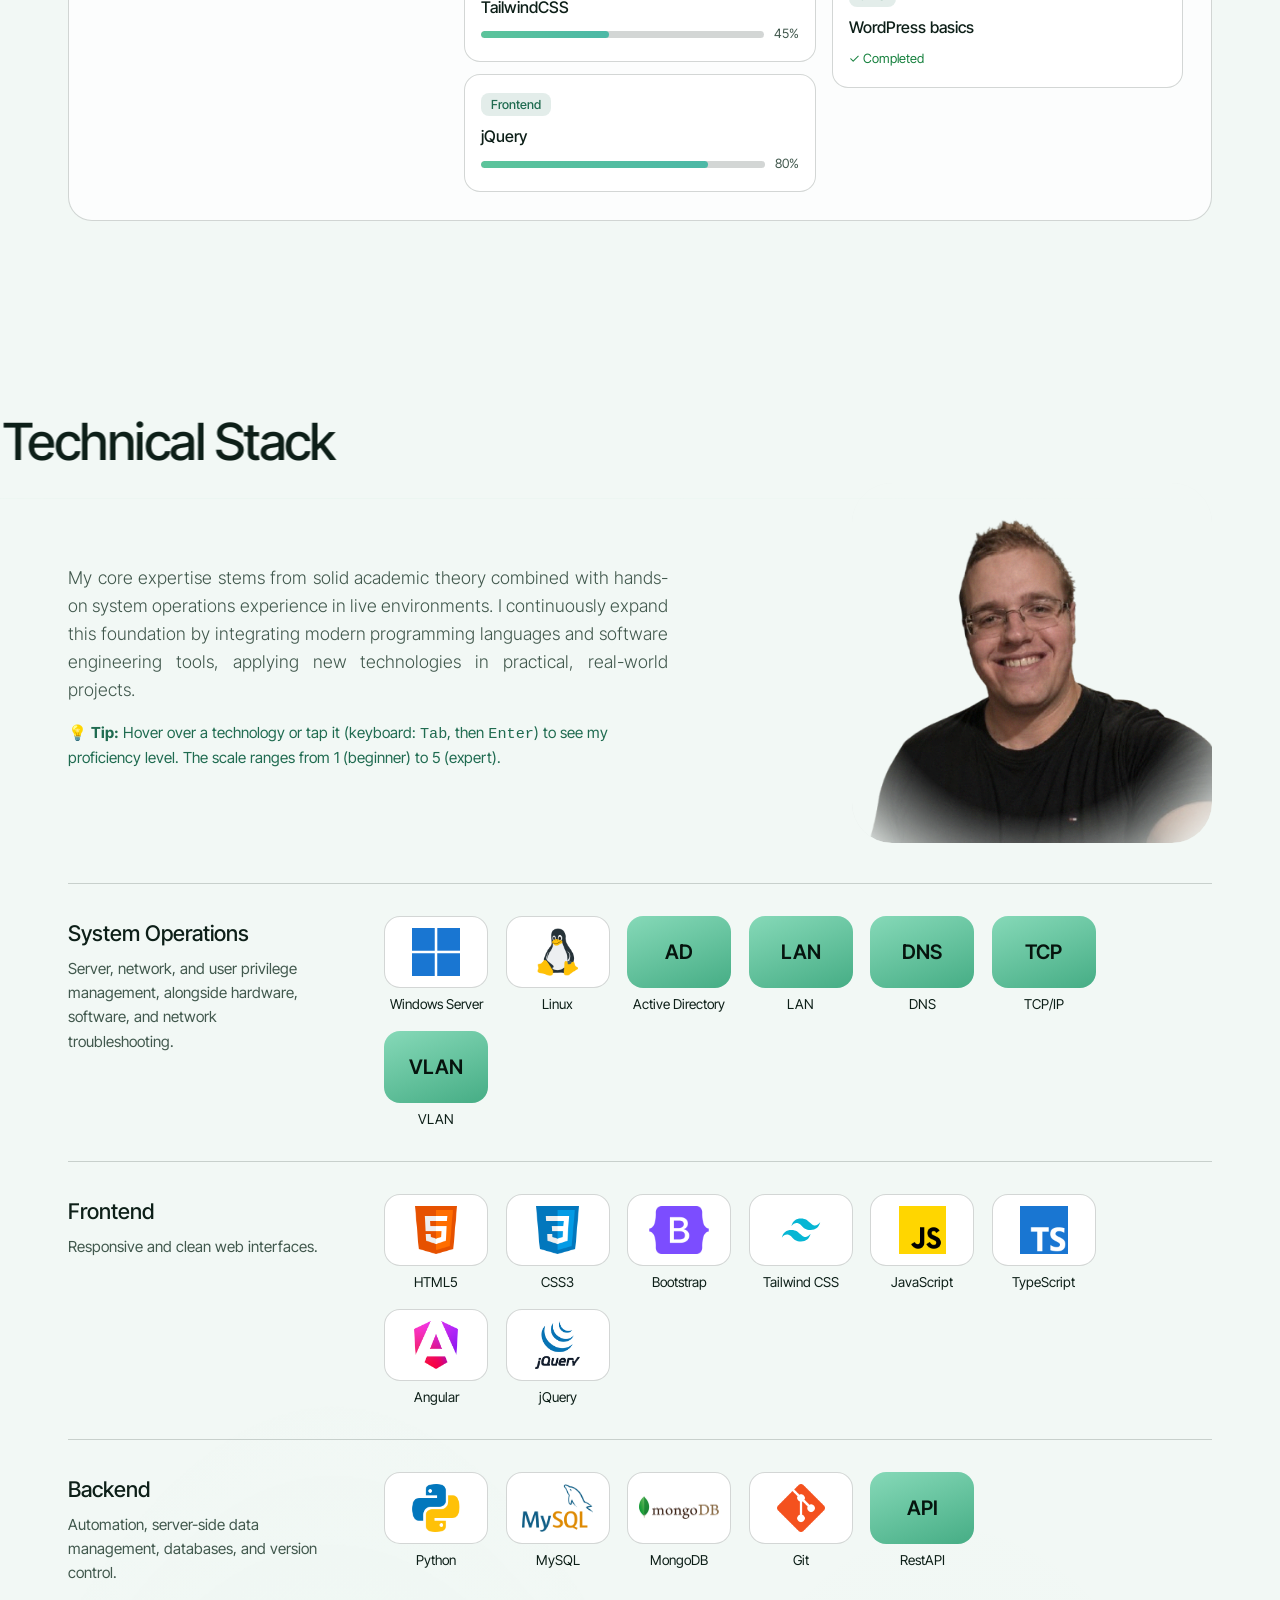
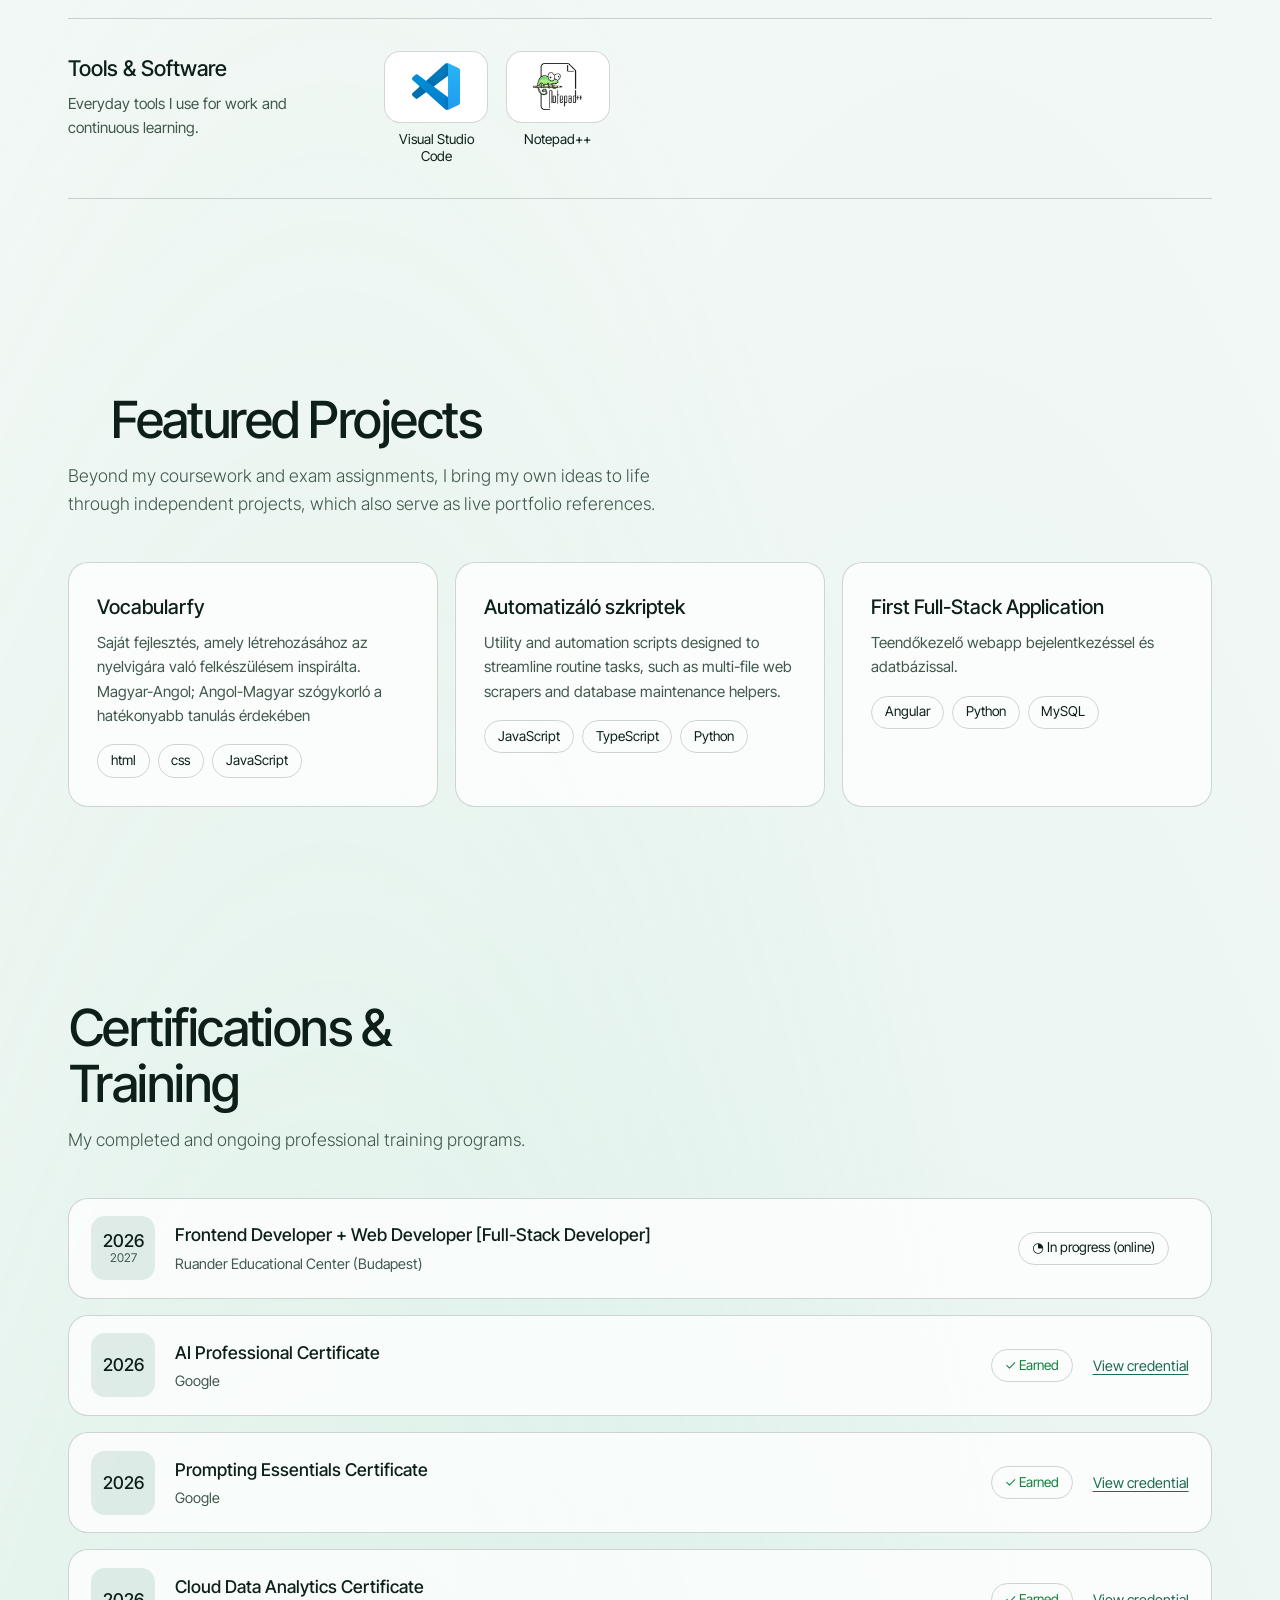
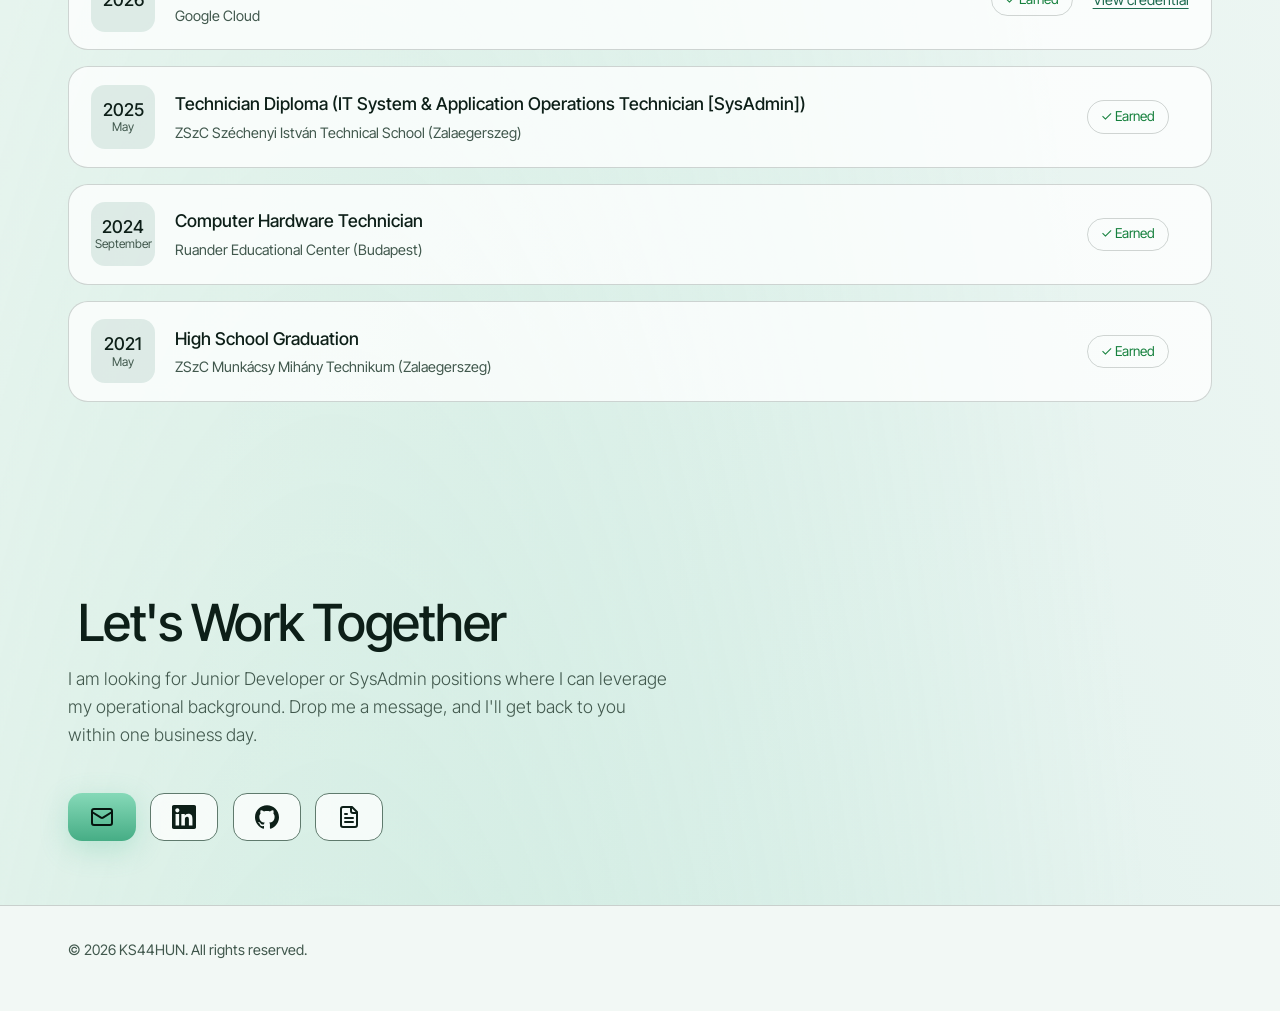
==== commit 7179eac8: "Egyébhibajavítások" ====
--- a/index.html
+++ b/index.html
@@ -163,4 +163,4 @@
 <script src="js/enhancements.js?v=20261016e"></script>
 <script src="js/back-to-top.js"></script>
 </body>
-</html>
+</html>
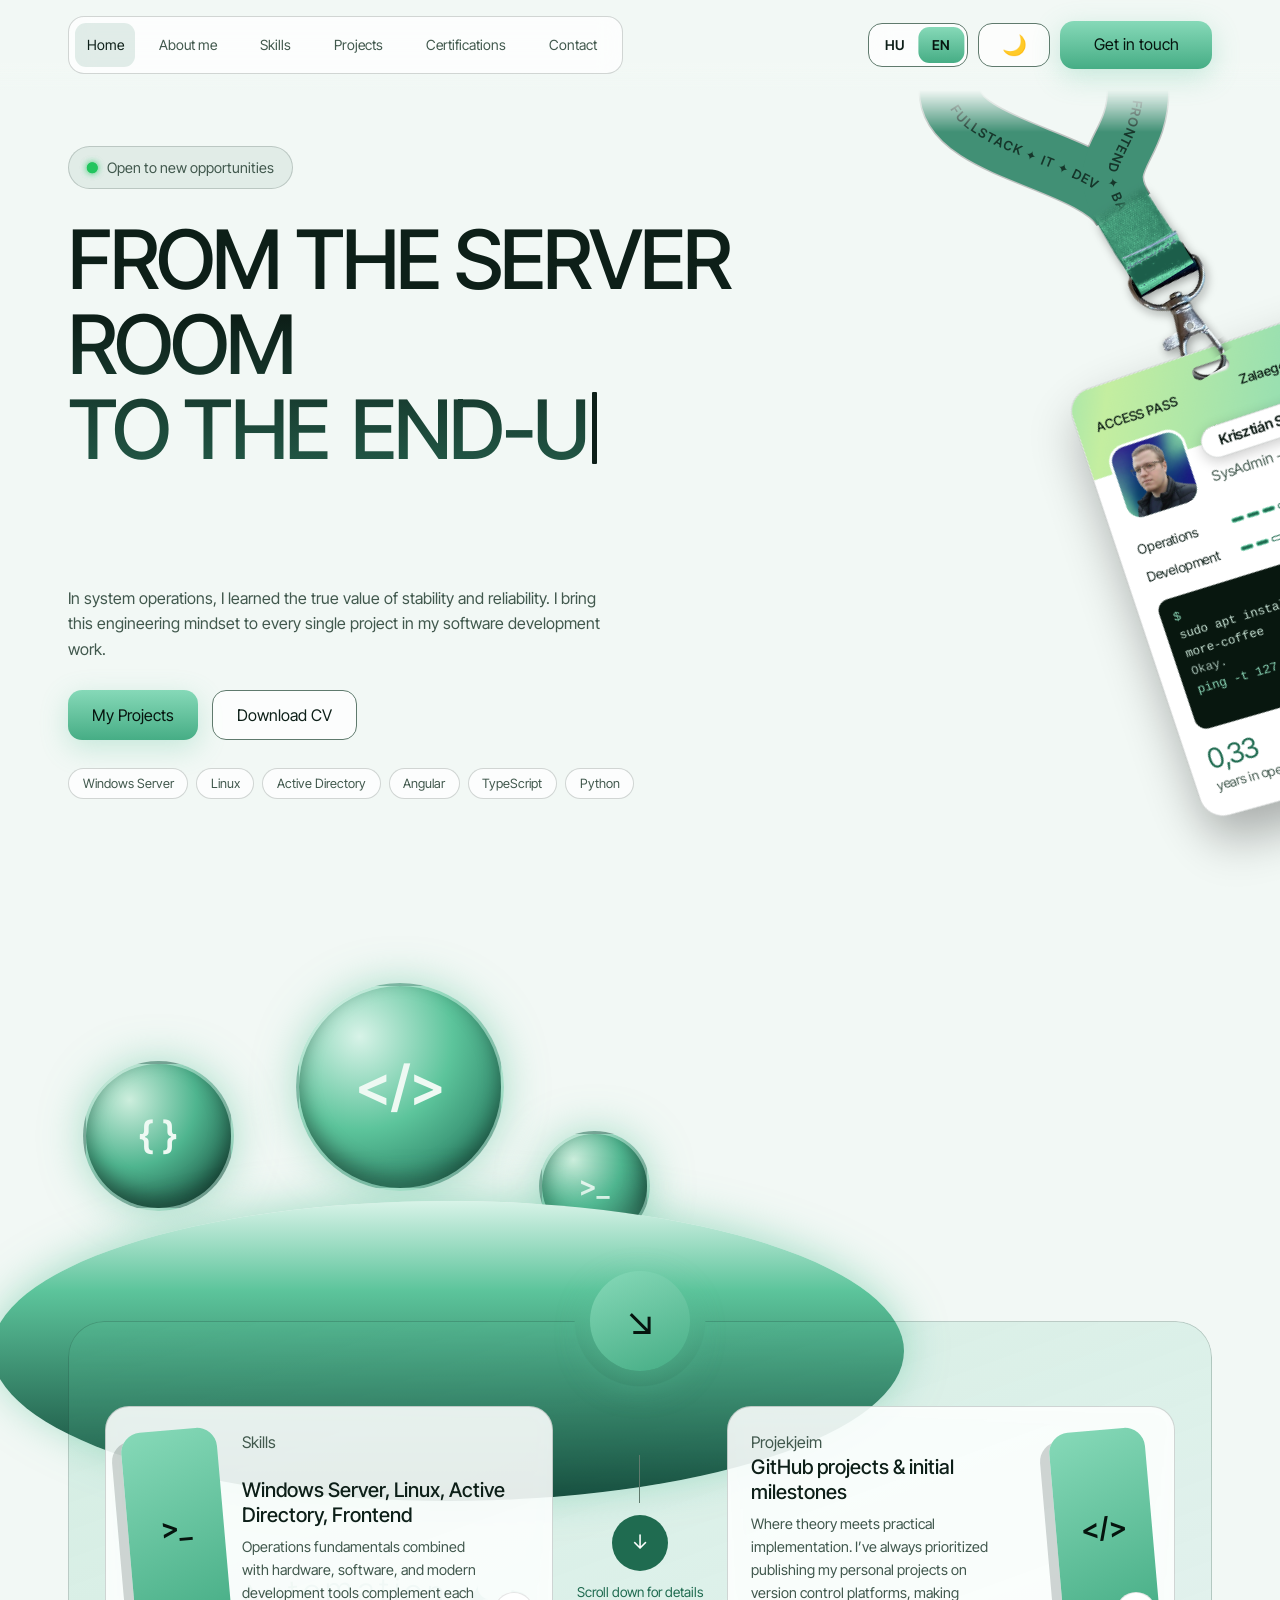
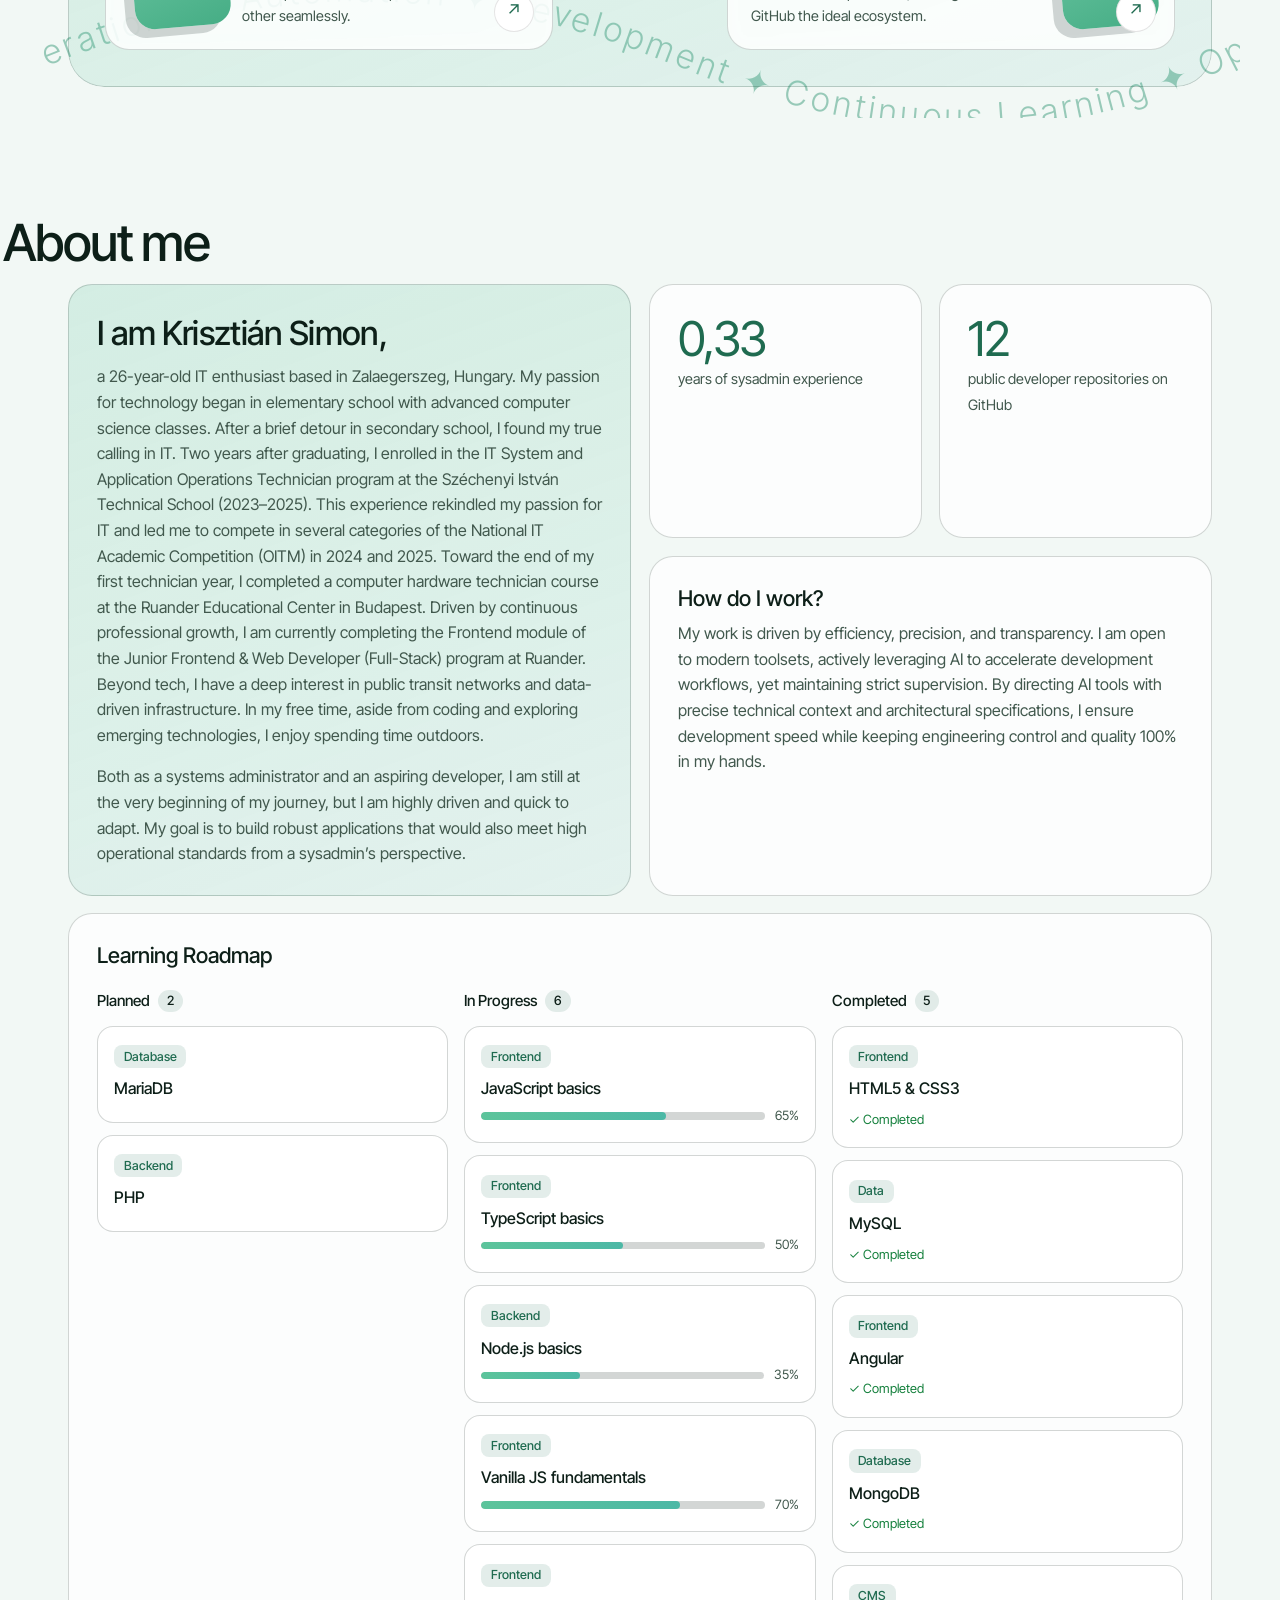
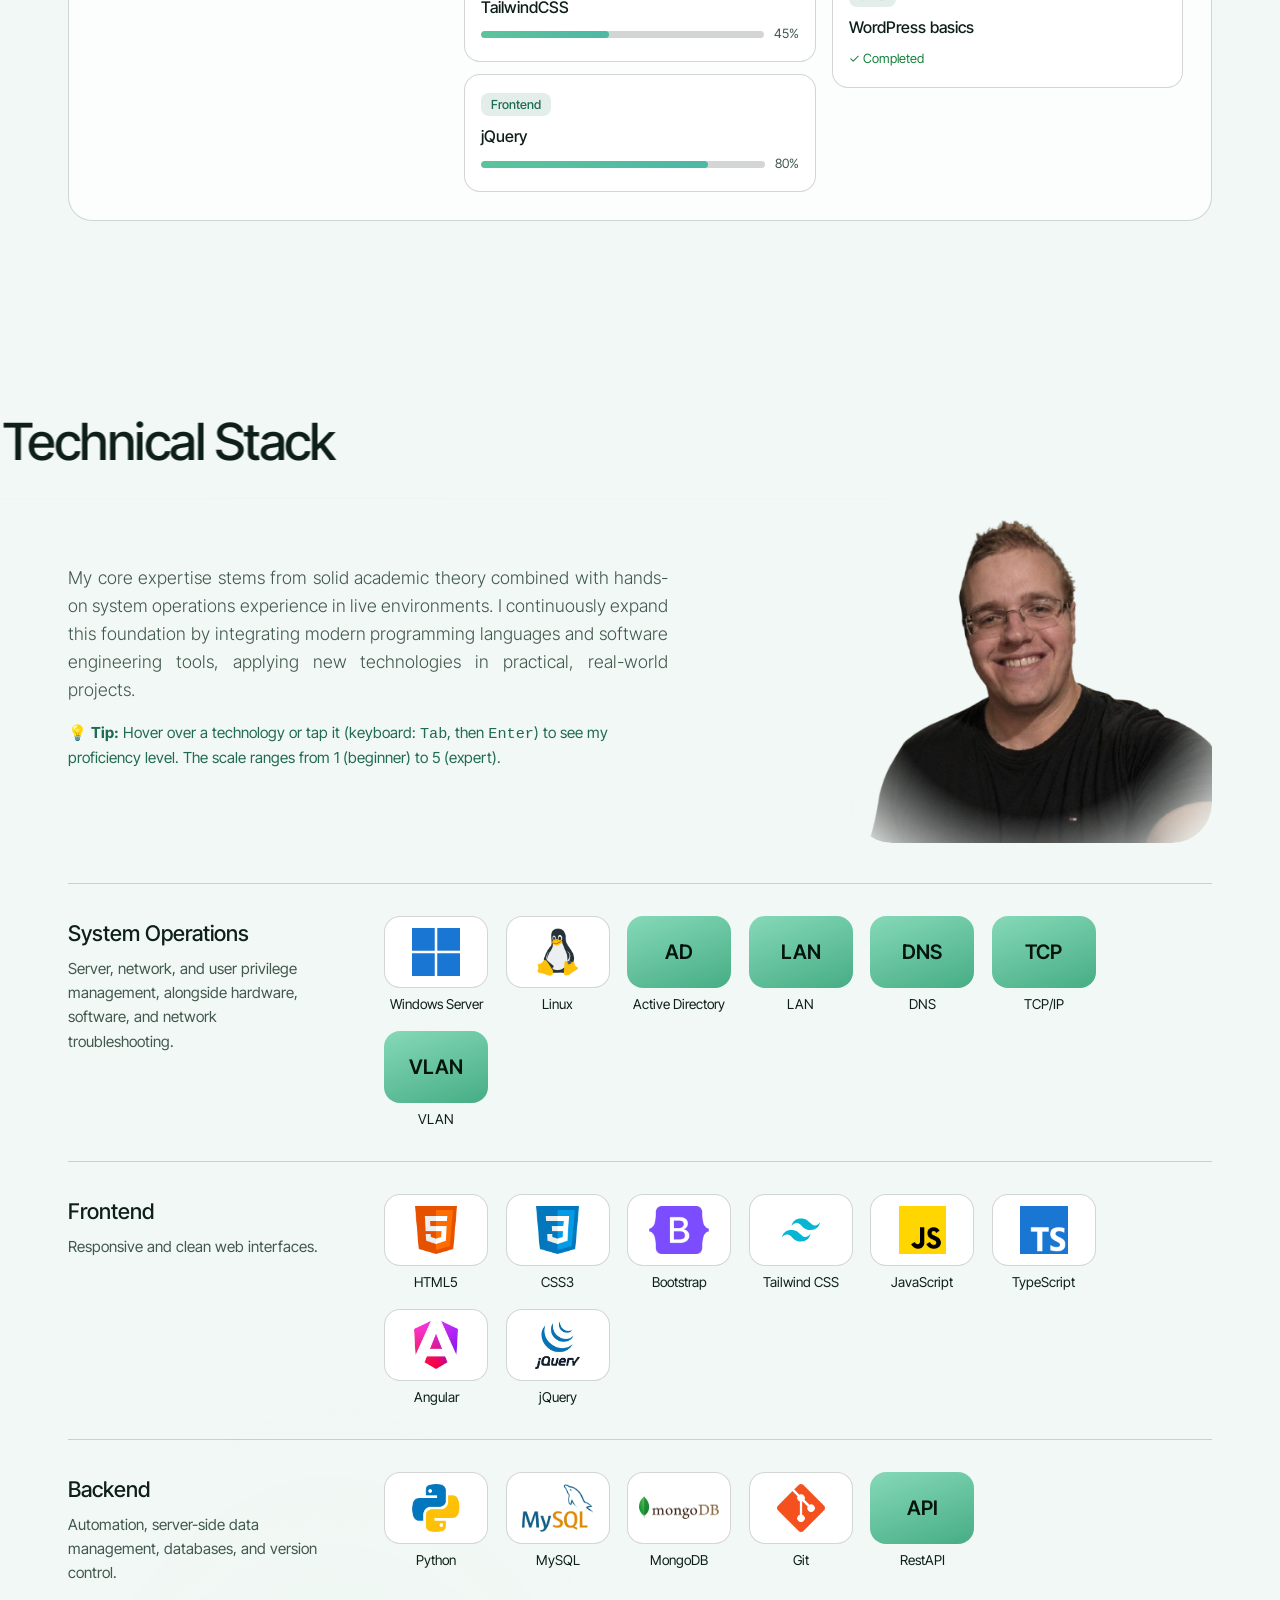
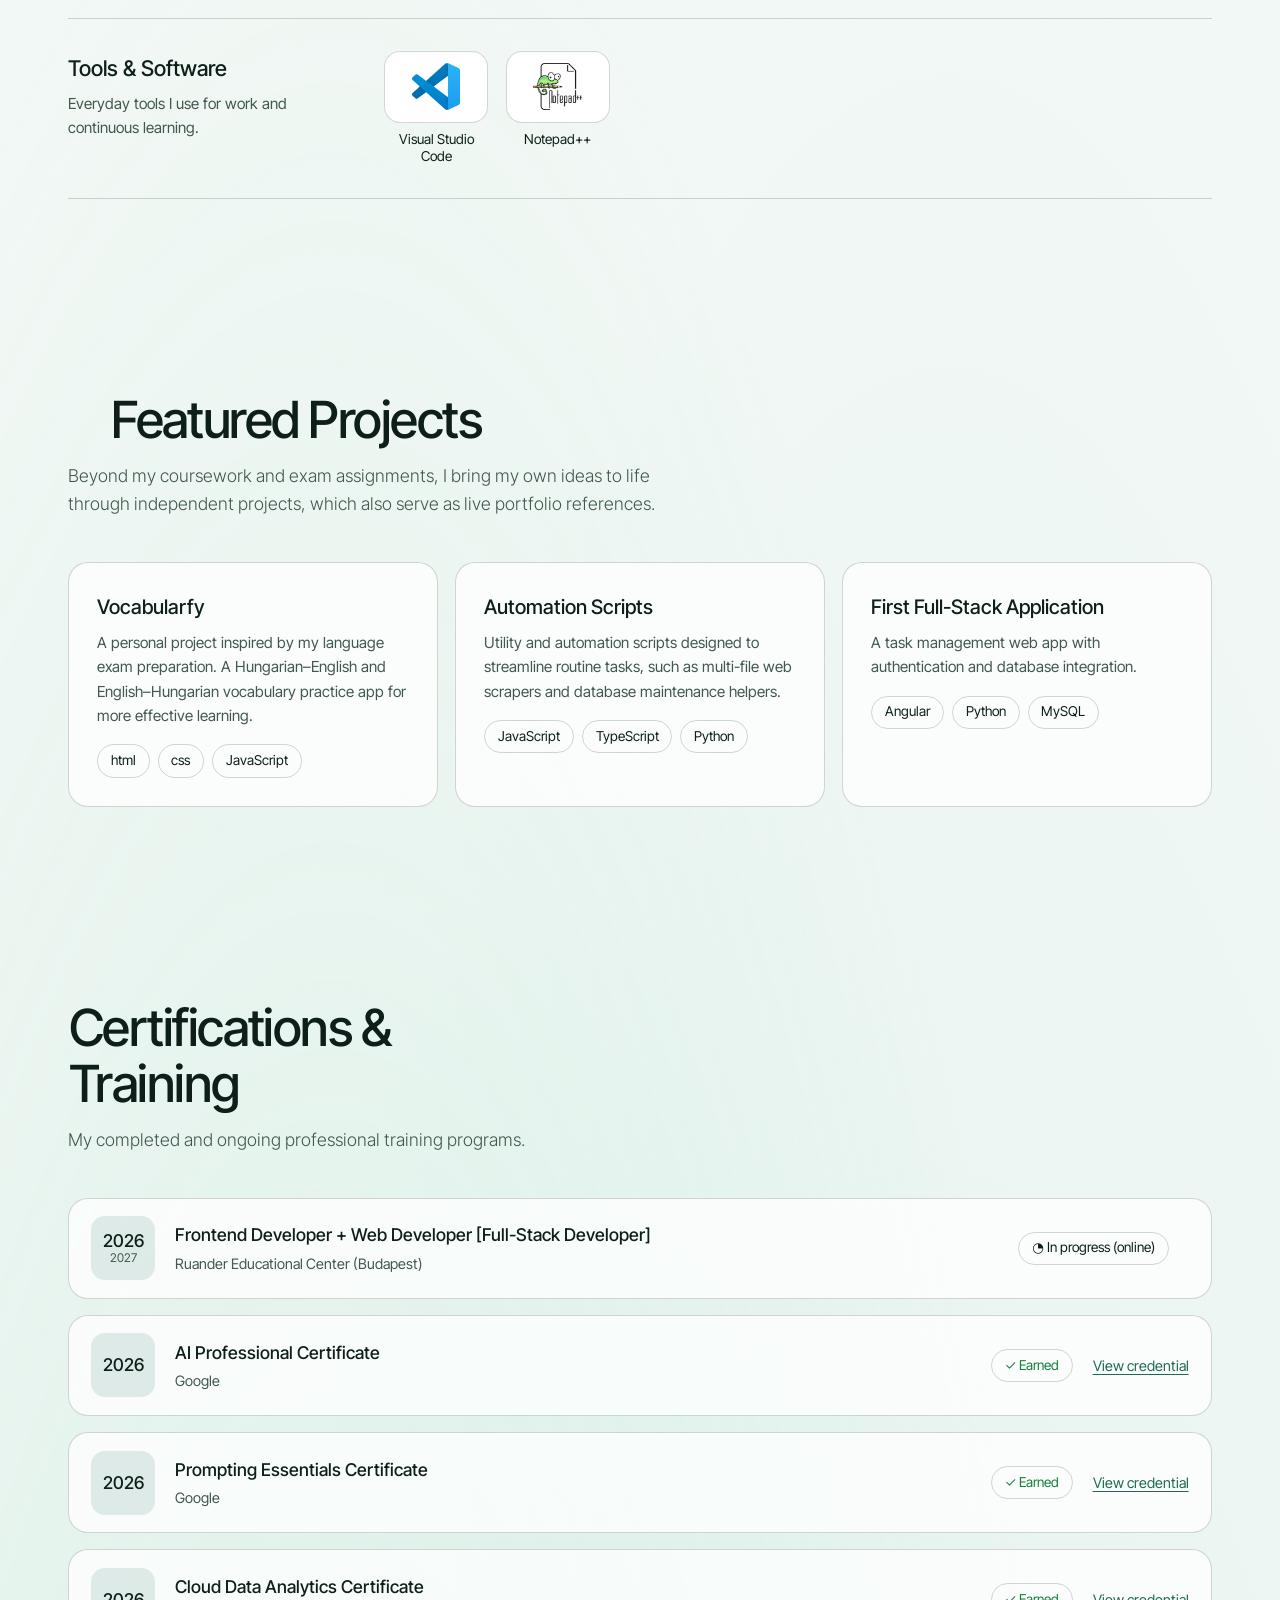
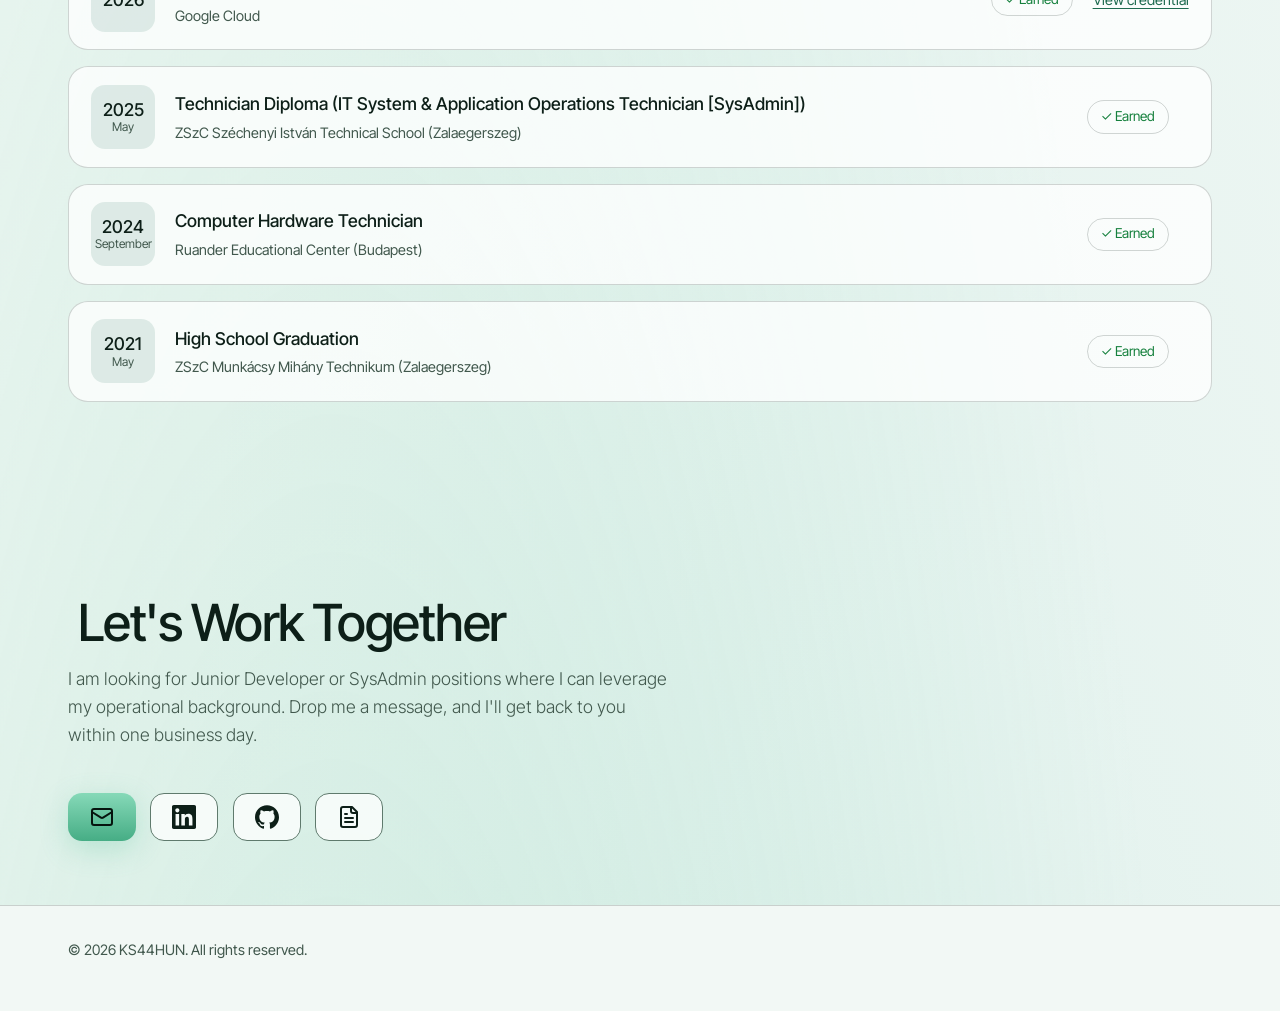
==== commit 707f94b0: "Animációk és fordítások javításai" ====
--- a/index.html
+++ b/index.html
@@ -152,15 +152,15 @@
 
 <footer><div class="wrap">© 2026 KS44HUN. Minden jog fenntartva.</div></footer>
 
-<script src="js/i18n-data.js"></script>
-<script src="js/i18n.js"></script>
+<script src="js/i18n-data.js?v=20261017fix2"></script>
+<script src="js/i18n.js?v=20261017hero3"></script>
 <script src="js/theme.js"></script>
-<script src="js/nav.js?v=20261016e"></script>
+<script src="js/nav.js?v=20261017fix2"></script>
 <script src="js/skills.js"></script>
 <script src="js/lanyard.js"></script>
 <script src="js/marquee.js"></script>
 <script src="js/main.js"></script>
-<script src="js/enhancements.js?v=20261016e"></script>
-<script src="js/back-to-top.js"></script>
+<script src="js/enhancements.js?v=20261017hero3"></script>
+<script src="js/back-to-top.js?v=20261017fix2"></script>
 </body>
 </html>
--- a/css/base.css
+++ b/css/base.css
@@ -11,7 +11,7 @@
 }
 
 html {
-  scroll-behavior: smooth;
+  scroll-behavior: auto;
   scroll-padding-top: 7rem;
   height: 100%;
 }
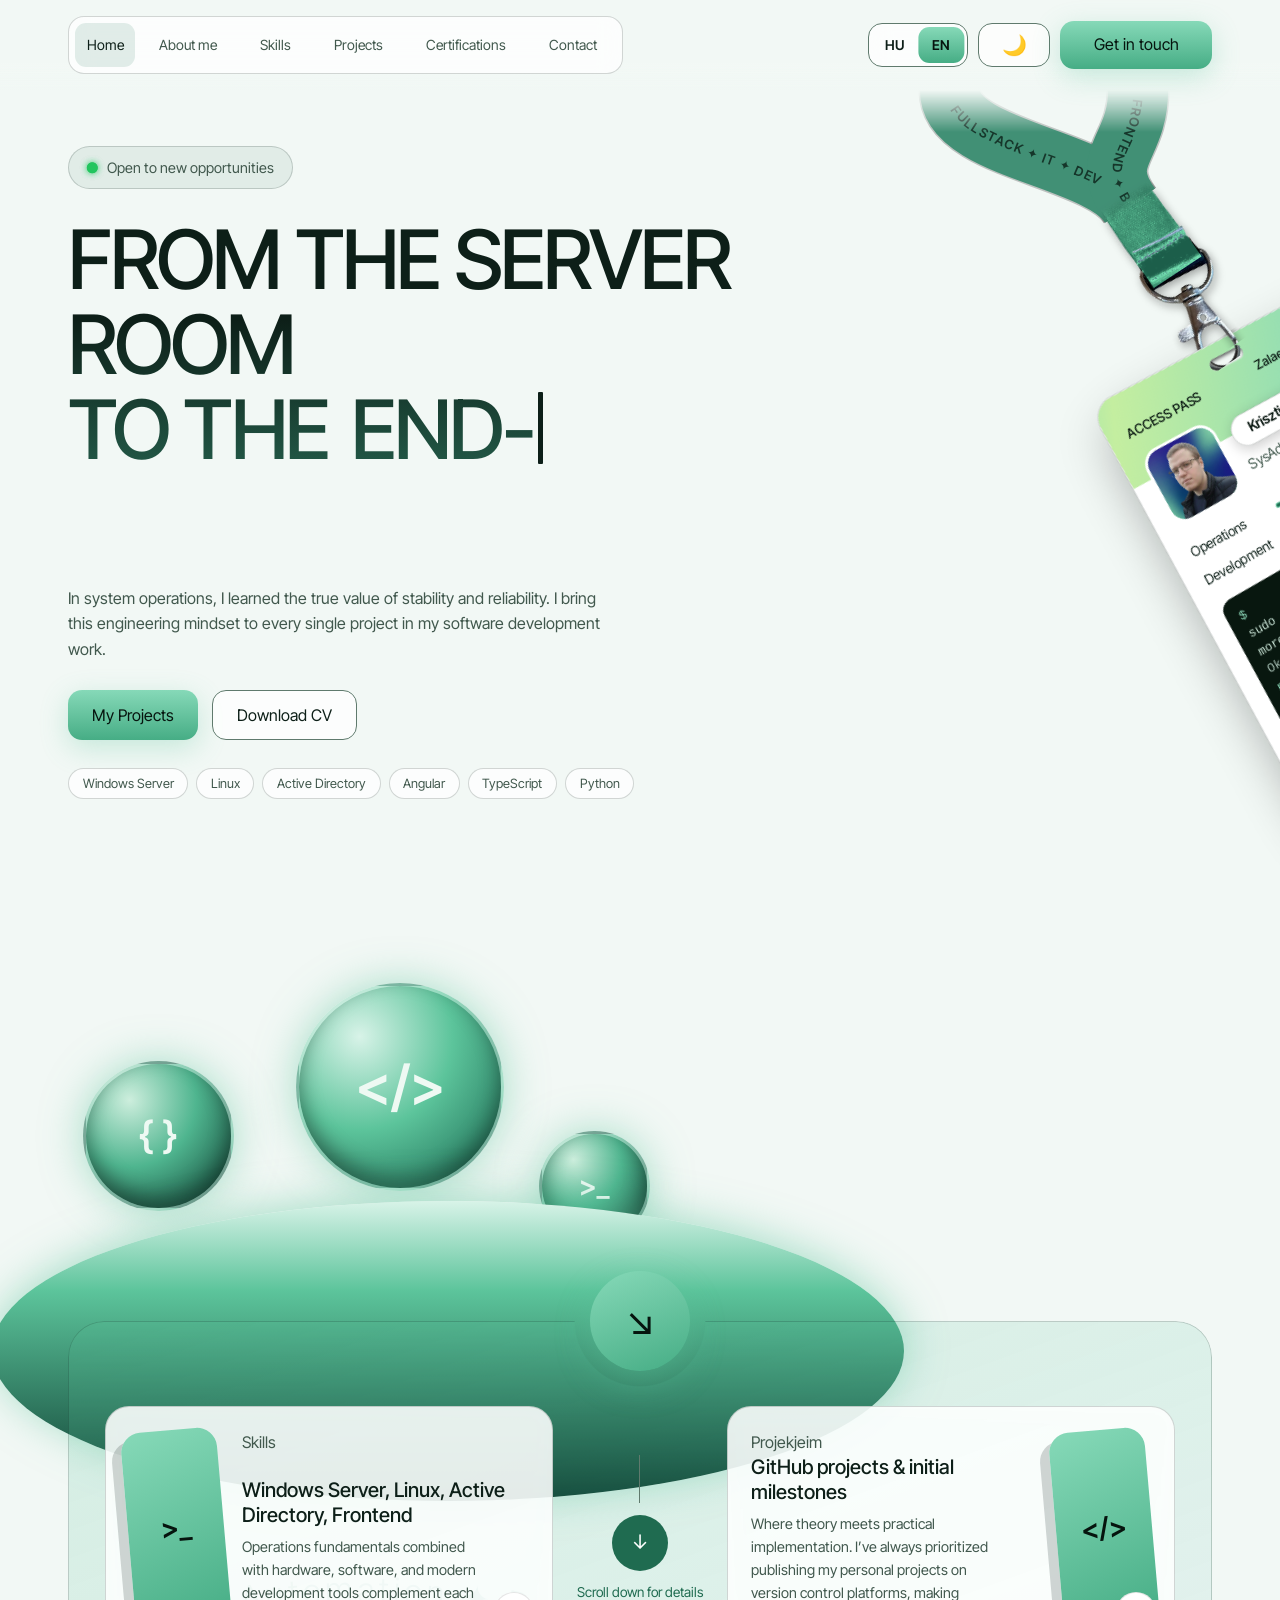
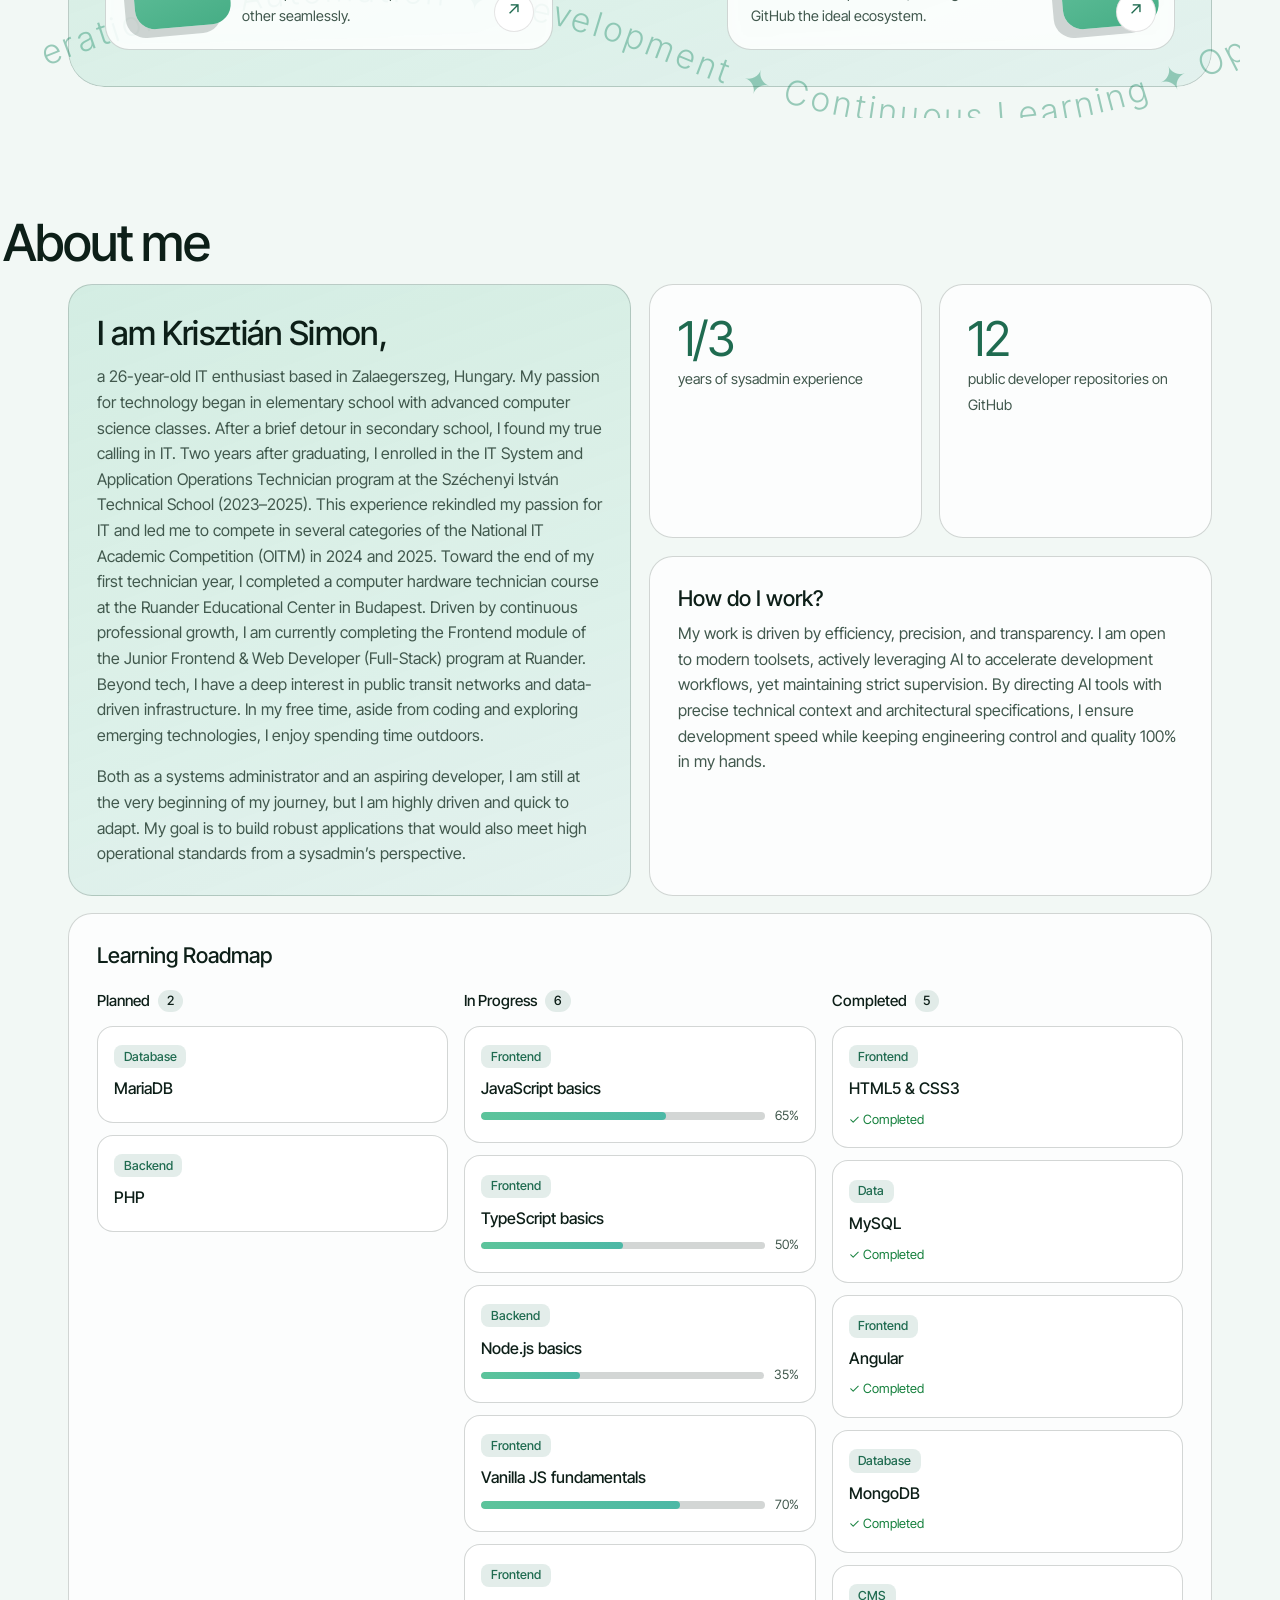
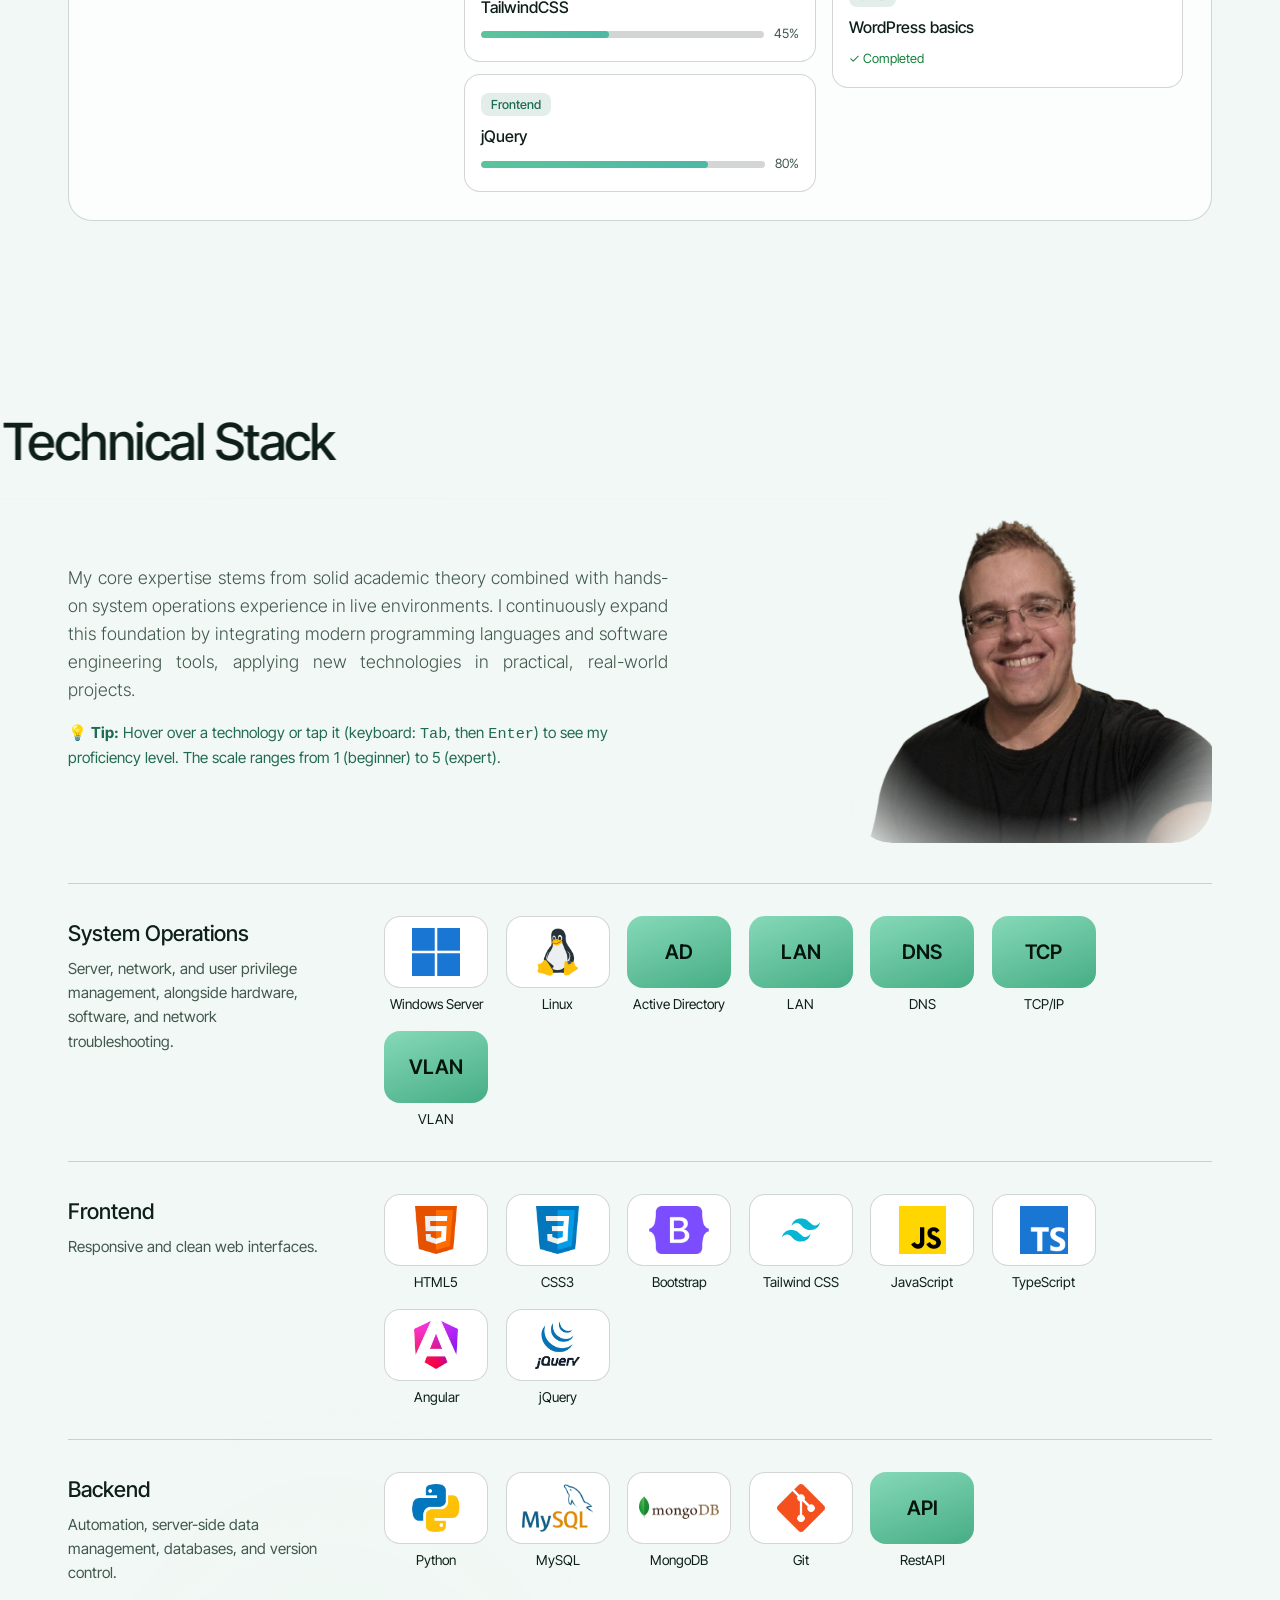
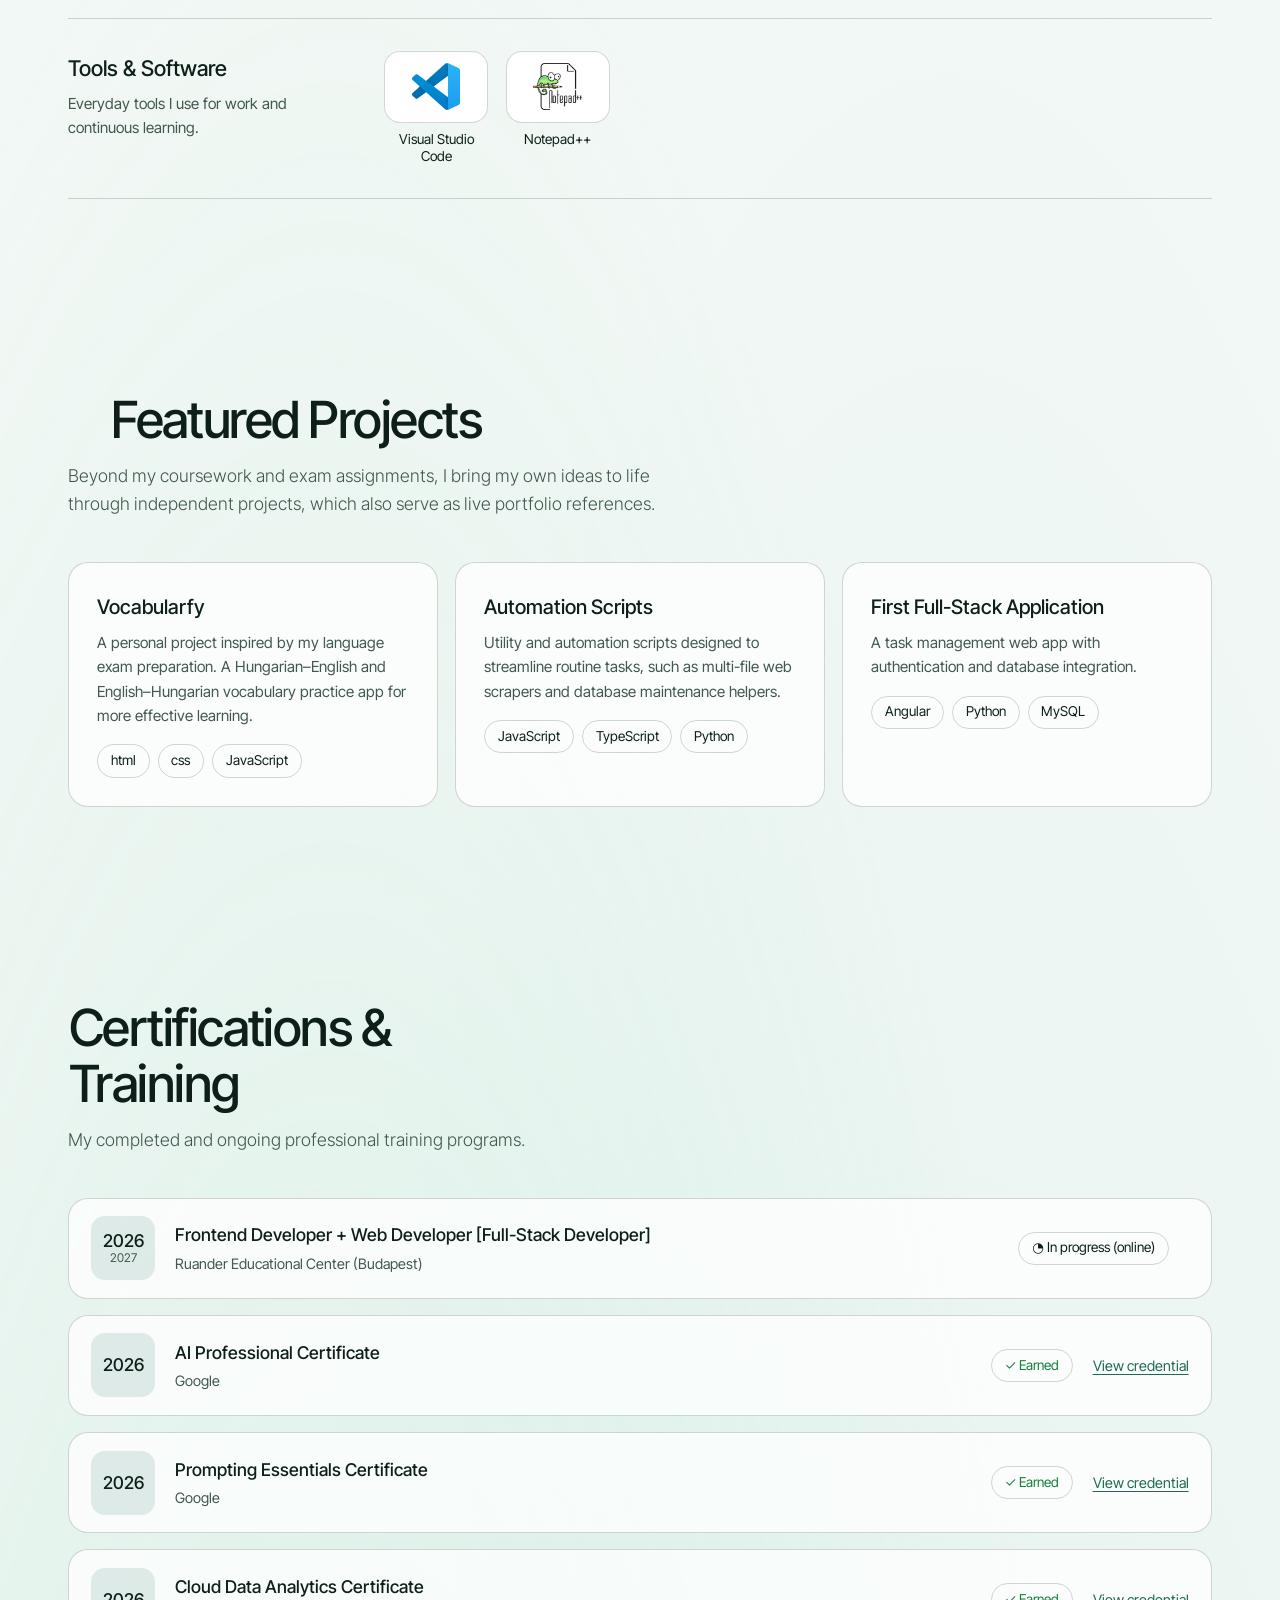
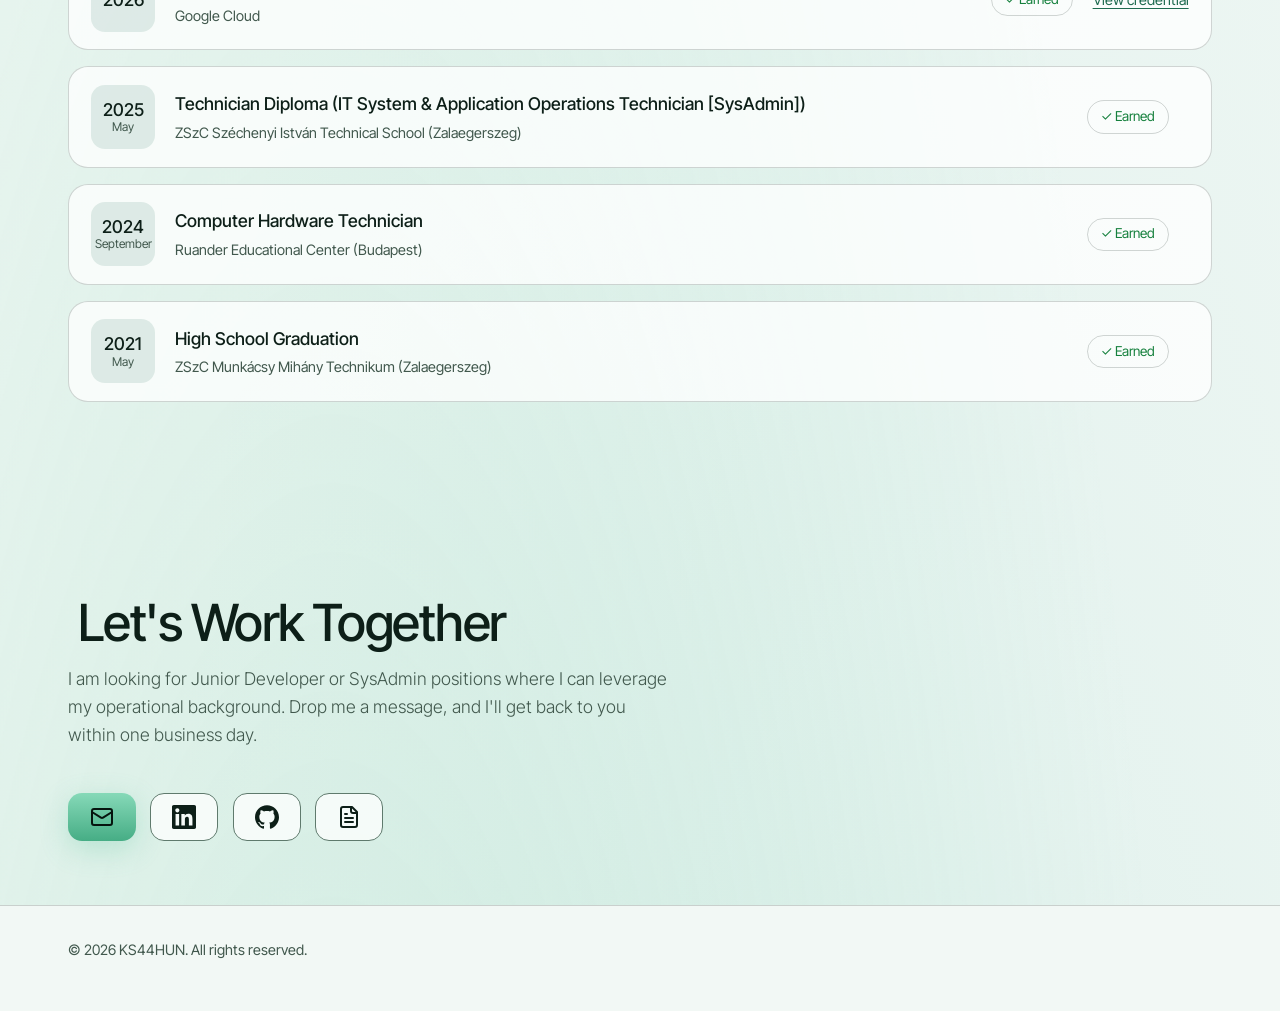
==== commit 91f9fd4b: "Kisebb text korrekció" ====
--- a/index.html
+++ b/index.html
@@ -69,7 +69,7 @@
               <li><span>Fejlesztés</span><span class="pips" aria-hidden="true"><i class="on"></i><i class="on"></i><i></i><i></i><i></i></span><em>Alapszint</em></li>
             </ul>
             <div class="term"><span class="pr">$</span> sudo apt install --fix-missing more-coffee<br><span class="out">Okay.</span><br><span class="pr">ping -t 127.0.0.1</span><br><span class="out"></span></div>
-            <div class="bs"><div><b>0,33</b><span>év üzemeltetés</span></div>
+            <div class="bs"><div><b>1/3</b><span>év üzemeltetés</span></div>
             <div class="ft"><span class="bc" aria-hidden="true"></span><code>ID HU-0001</code></div>
           </div></div>
         </div>
@@ -99,7 +99,7 @@
   <div class="bento">
 <div class="bx big"><h3>Simon Krisztián vagyok,</h3><p><span class="tr-about">26 éves, zalaegerszegi lakos. Az infromatika iránti érdeklődésem még általános iskolai tanulmányaim során kezdődött mindazzal, hogy emelt szintű informatikai órákra jártam. Egy kis középiskolai kitérő után rájöttem arra, hogy az IT-ben van az én utam. Ennek eredményeképpen az érettségim után 2 évvel beiratkoztam a Zalaegerszegi Szakképzési Centrum Széchenyi István Technikumába az új képzési rendszerben indul Rendszer- és Alkalmazásüzemeltető technikusi szakra 2023 és 2025 között. Az ott elsajított tudás egy remek kiindulási alap volt arra, hogy újra megszeretette velem az informatikát. Az elsajátított tudást szakmai versenyeken is kamatoztattam: 2024 és 2025-ben részt vettem az OITM (Országos Informatikai Tanulmányi Megmérettetésen) több kategóriában. A technikusi első évének végén a budapesti Ruander Oktatási Központban elvégeztem a számítógépszerői tanfolyamot. A szakmai és a személyes fejlődés jegyében szintén a Ruanderben tanulok ezúttal Junior Frontend + Webfejlesztő (Full stack) képzést, amelynek a Frontend moduljának a végén járok. Az informatika mellett mindig is szívügyemnek tekintettem a tömegközlekedést és az mögött álló adatokon alapuló infrastruktúrát. Szabadidőmben a kódolás és az új tippek, trükkök, technológiai megoldások nyomonkövetése mellett szeretek kimozdulni a szabadba is a számítógépek mellől.</span></p><p>Mind rendszergazdaként, mind fejlesztővé avanzsálva még nagyon az út elején járok, de lelkes és tanulékony vagyok. Olyan alkalmazásokat szeretnék építeni, amelyek üzemeltetőként is jól működnének.</p>
 </div>
-<div class="bx st"><b>0,33</b><span>év rendszergazdai tapasztalat</span></div>
+<div class="bx st"><b>1/3</b><span>év rendszergazdai tapasztalat</span></div>
 <div class="bx st"><b>12</b><span>saját fejlesztői repository GitHub-on</span></div>
 <div class="bx att"><h3>Hogyan is dolgozom?</h3><p>Munkámat a hatékonyság, a precizitás és az átláthatóság jellemzi. Nyitott vagyok a legújabb technológiákra: az AI-t aktívan használom a fejlesztés pörgetésére, de sosem adok neki 100% szabadságot. Részletes, pontos szakmai kontextussal és architekturális specifikációkkal irányítom az eszközt – így az AI gyorsítja a munkát, a mérnöki kontroll és a minőség viszont 100%-ban az én kezemben marad.</p></div>
 <div class="bx board"><h3>Tanulási tábla</h3><div class="cols"><div class="col"><h4>Tervezett <span class="n">2</span></h4><ul><li class="kc"><span class="tg">Adatbázis</span><strong>MariaDB</strong></li><li class="kc"><span class="tg">Backend</span><strong>PHP</strong></li></ul></div><div class="col"><h4>Tanulom <span class="n">6</span></h4><ul><li class="kc"><span class="tg">Frontend</span><strong>JavaScript alapok</strong><div class="pr"><div class="bar" role="progressbar" aria-label="JavaScript alapok haladás" aria-valuemin="0" aria-valuemax="100" aria-valuenow="65"><i style="width:65%"></i></div><span>65%</span></div></li><li class="kc"><span class="tg">Frontend</span><strong>TypeScript alapok</strong><div class="pr"><div class="bar" role="progressbar" aria-label="TypeScript alapok haladás" aria-valuemin="0" aria-valuemax="100" aria-valuenow="50"><i style="width:50%"></i></div><span>50%</span></div></li><li class="kc"><span class="tg">Backend</span><strong>Node.js alapok</strong><div class="pr"><div class="bar" role="progressbar" aria-label="Node.js alapok haladás" aria-valuemin="0" aria-valuemax="100" aria-valuenow="35"><i style="width:35%"></i></div><span>35%</span></div></li><li class="kc"><span class="tg">Frontend</span><strong>Vanilla JS alapok</strong><div class="pr"><div class="bar" role="progressbar" aria-label="Vanilla JS alapok haladás" aria-valuemin="0" aria-valuemax="100" aria-valuenow="70"><i style="width:70%"></i></div><span>70%</span></div></li><li class="kc"><span class="tg">Frontend</span><strong>TailwindCSS</strong><div class="pr"><div class="bar" role="progressbar" aria-label="TailwindCSS haladás" aria-valuemin="0" aria-valuemax="100" aria-valuenow="45"><i style="width:45%"></i></div><span>45%</span></div></li><li class="kc"><span class="tg">Frontend</span><strong>jQuery</strong><div class="pr"><div class="bar" role="progressbar" aria-label="jQuery haladás" aria-valuemin="0" aria-valuemax="100" aria-valuenow="80"><i style="width:80%"></i></div><span>80%</span></div></li></ul></div><div class="col"><h4>Kész <span class="n">5</span></h4><ul><li class="kc"><span class="tg">Frontend</span><strong>HTML 5 és CSS 3</strong><span class="dn">✓ Kész</span></li><li class="kc"><span class="tg">Adatok</span><strong>MySQL</strong><span class="dn">✓ Kész</span></li><li class="kc"><span class="tg">Frontend</span><strong>Angular</strong><span class="dn">✓ Kész</span></li><li class="kc"><span class="tg">Adatbázis</span><strong>MongoDB</strong><span class="dn">✓ Kész</span></li><li class="kc"><span class="tg">CMS</span><strong>WordPress alapok</strong><span class="dn">✓ Kész</span></li></ul></div></div></div>
